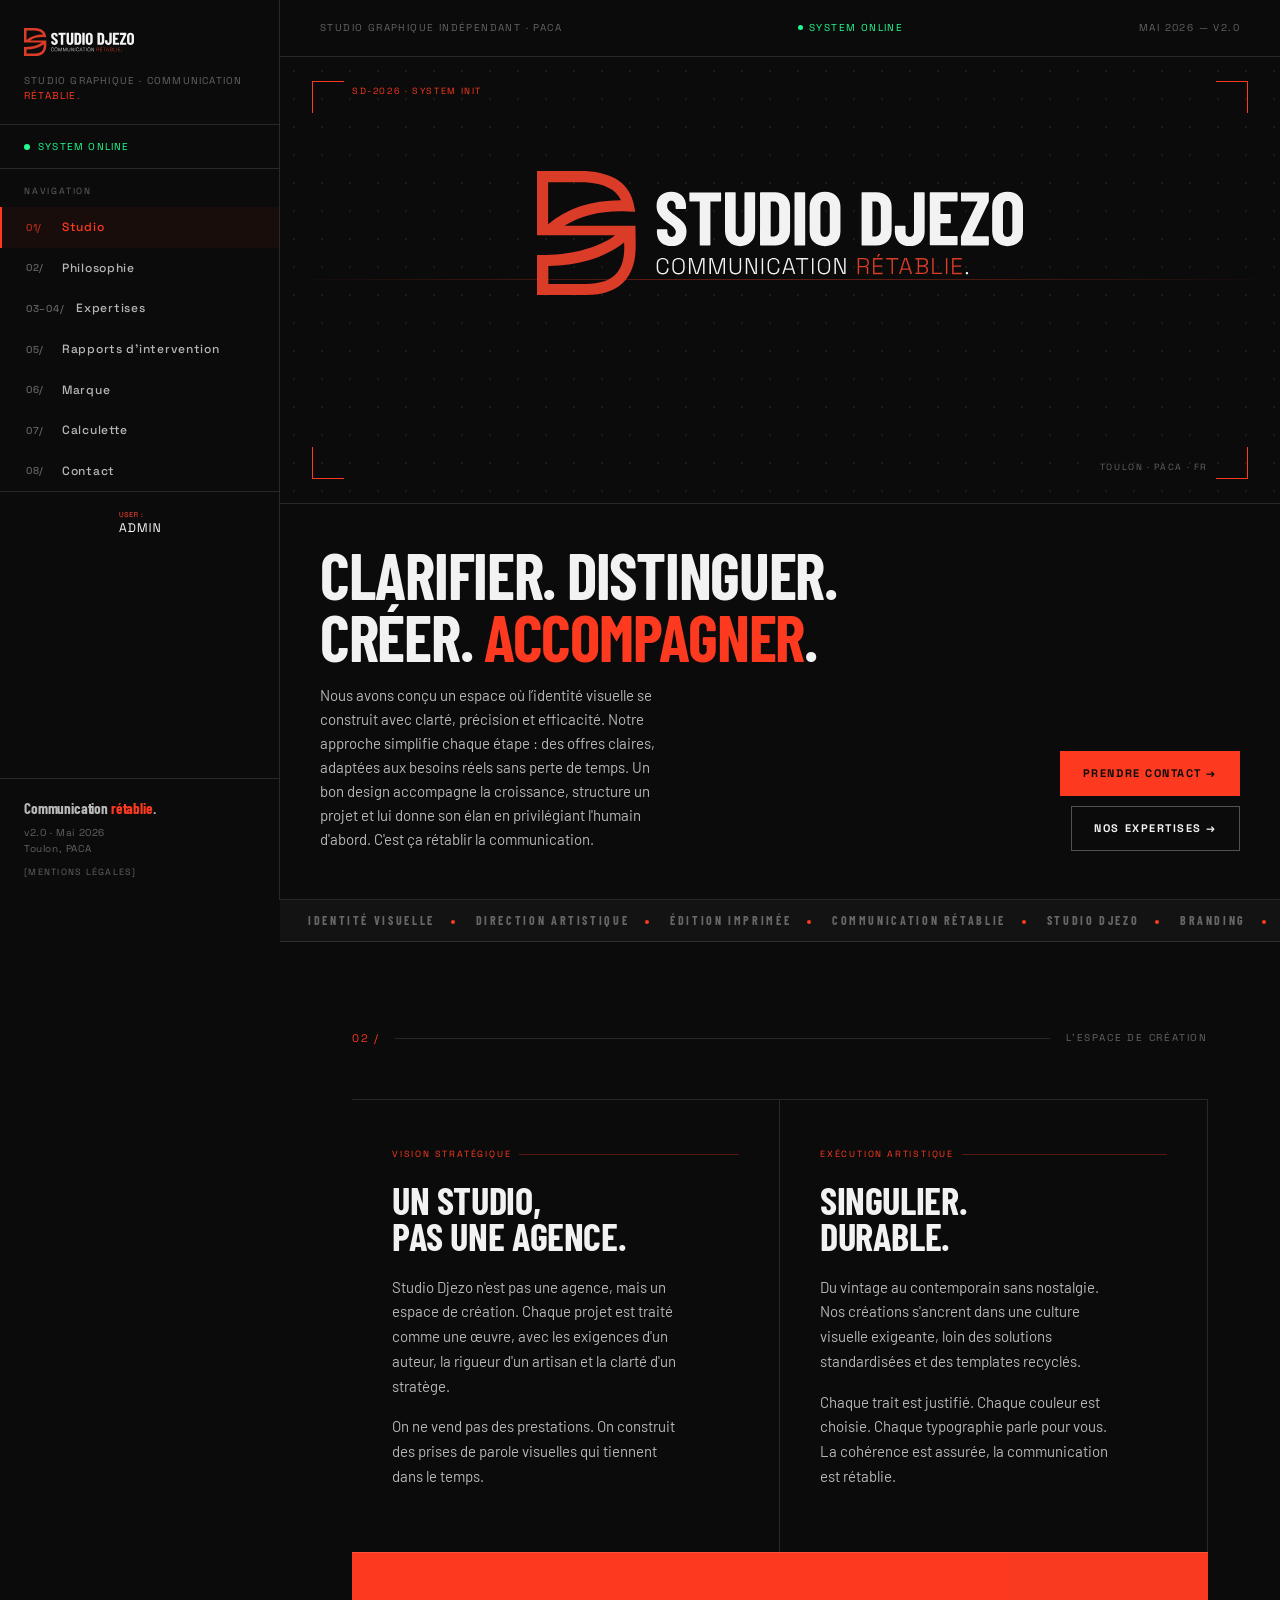
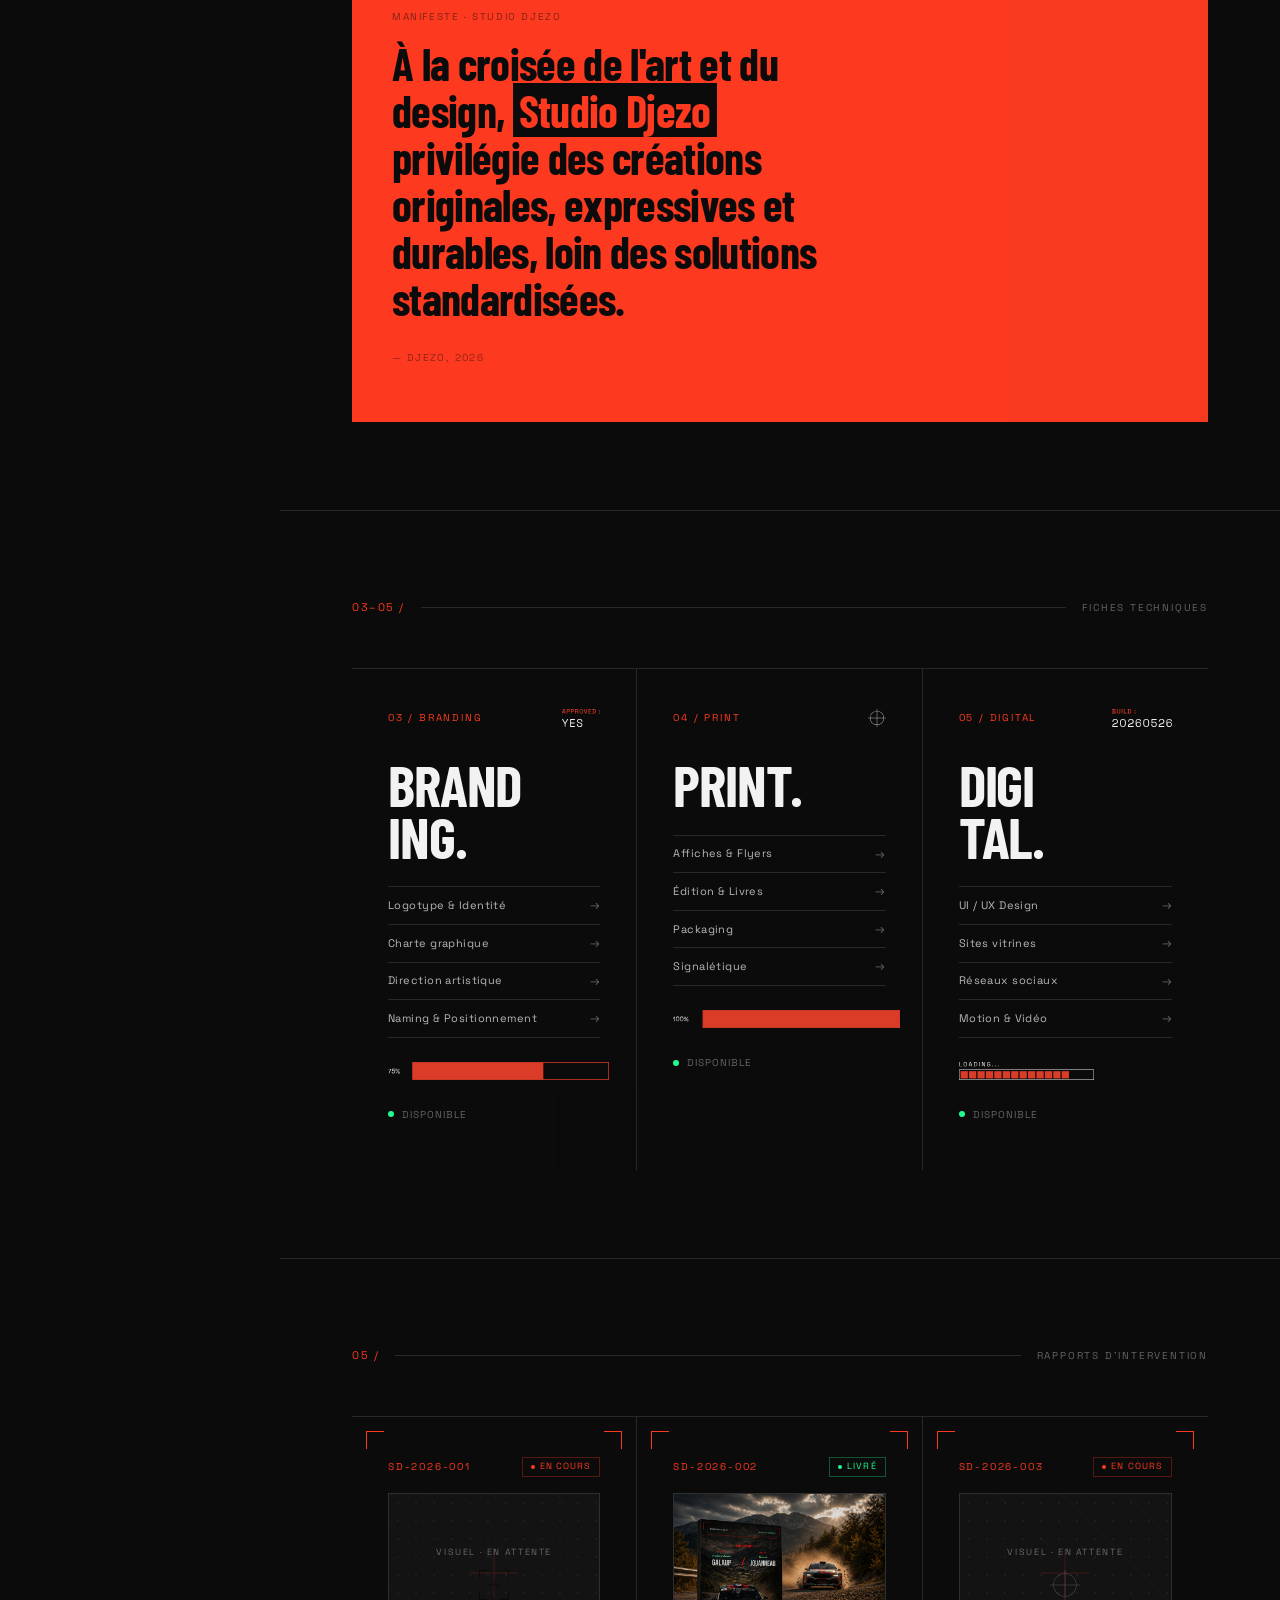
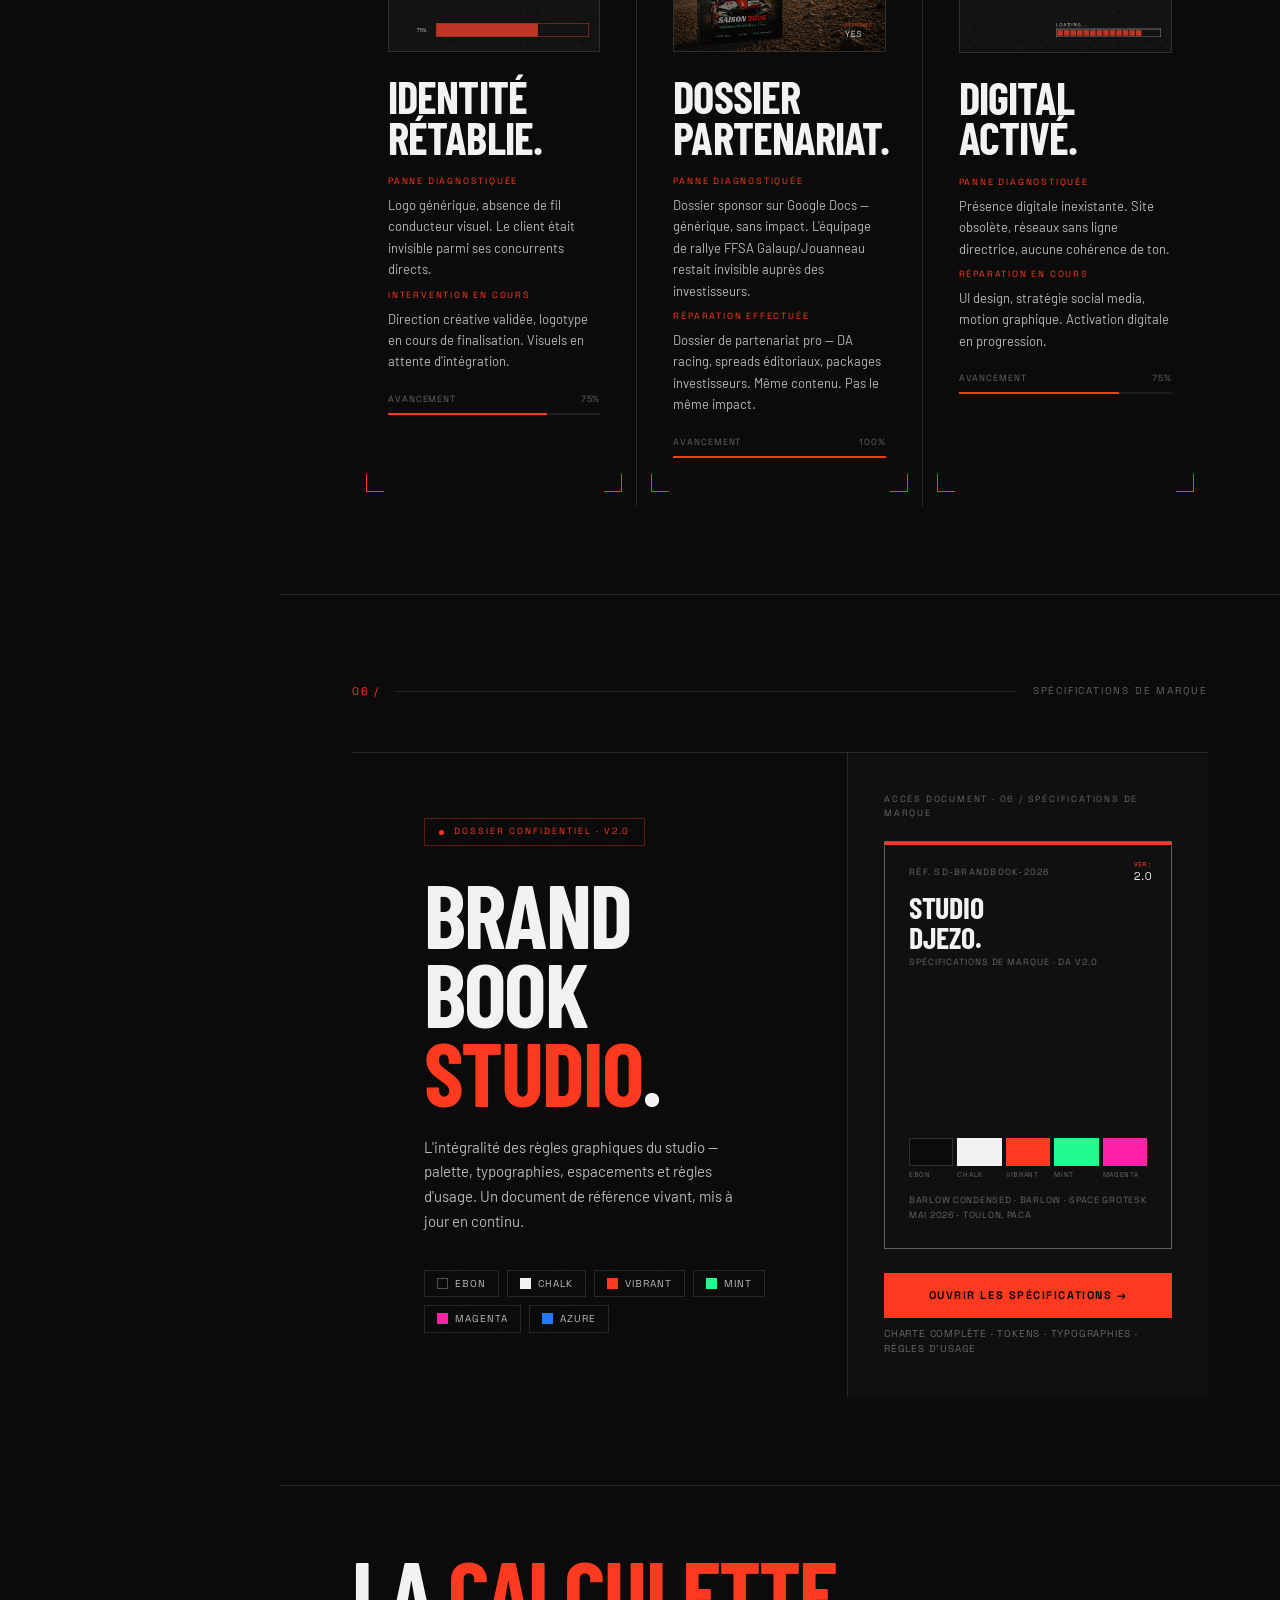
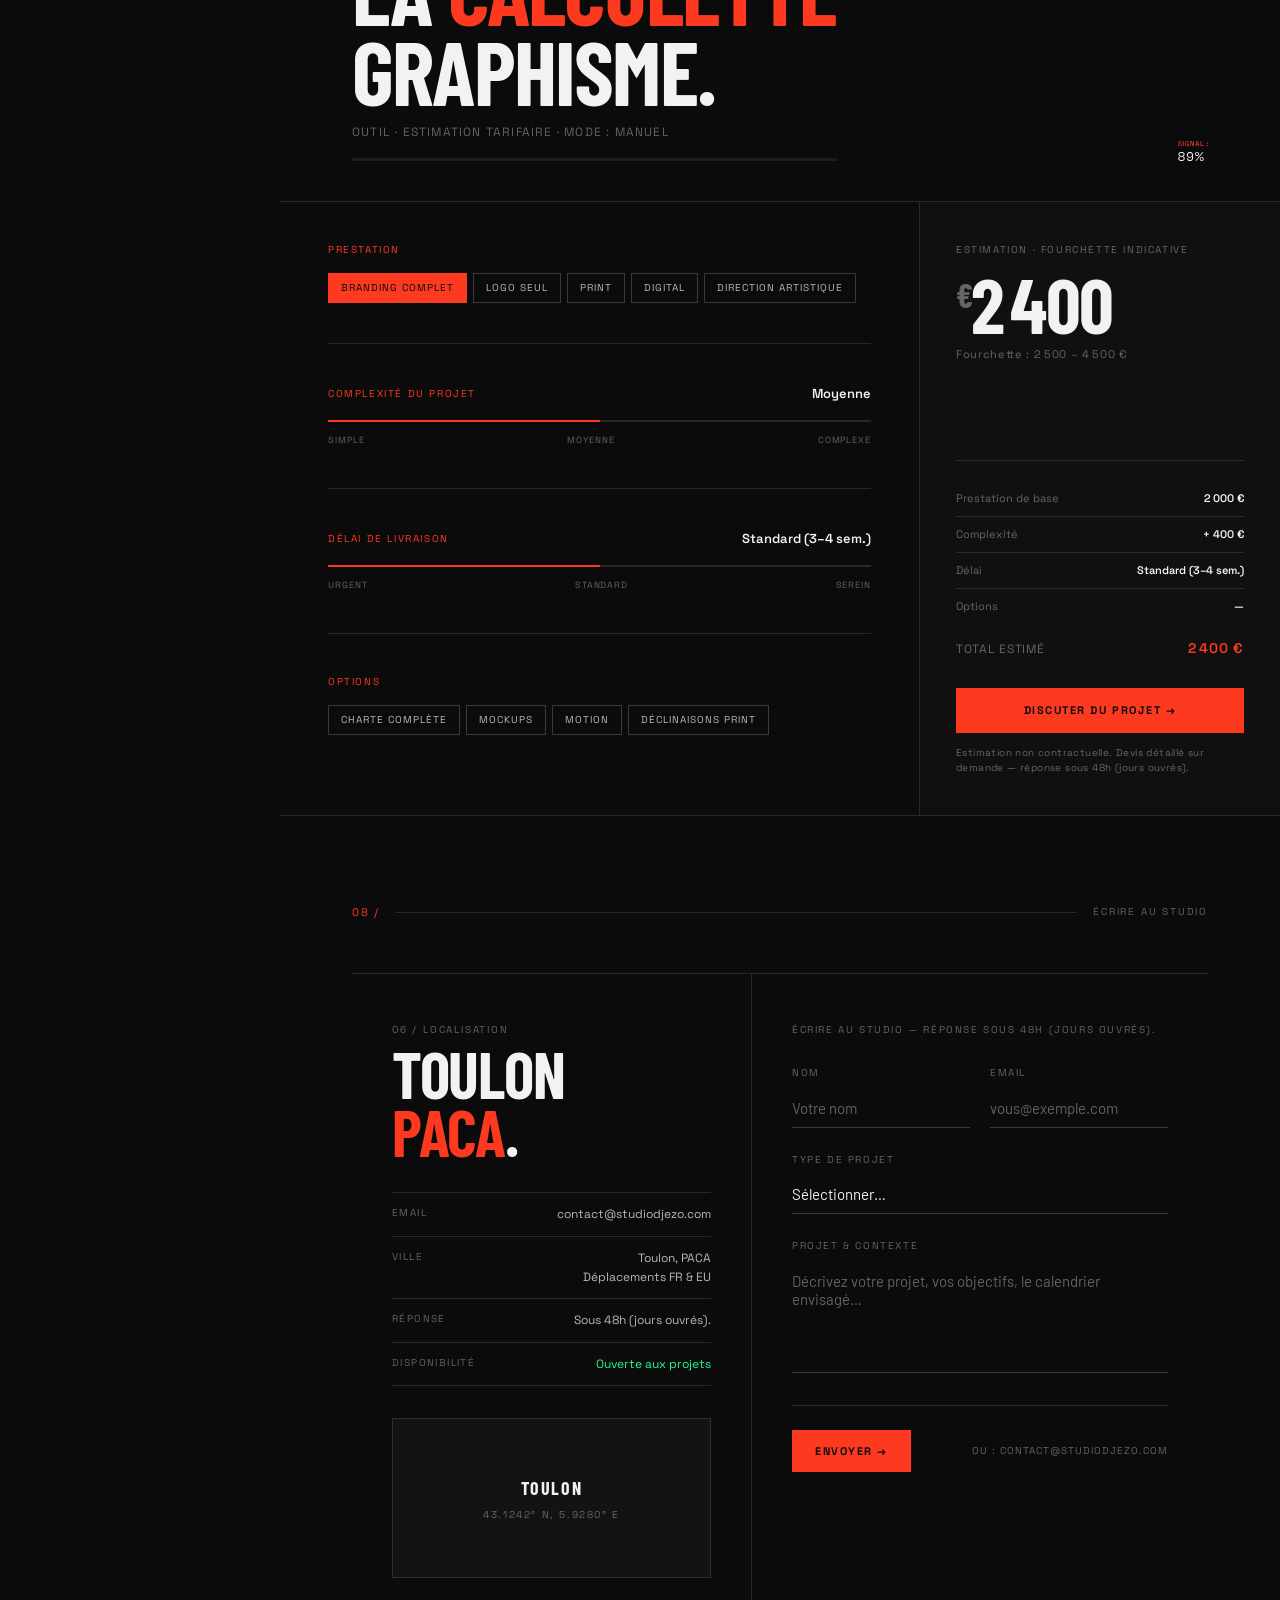
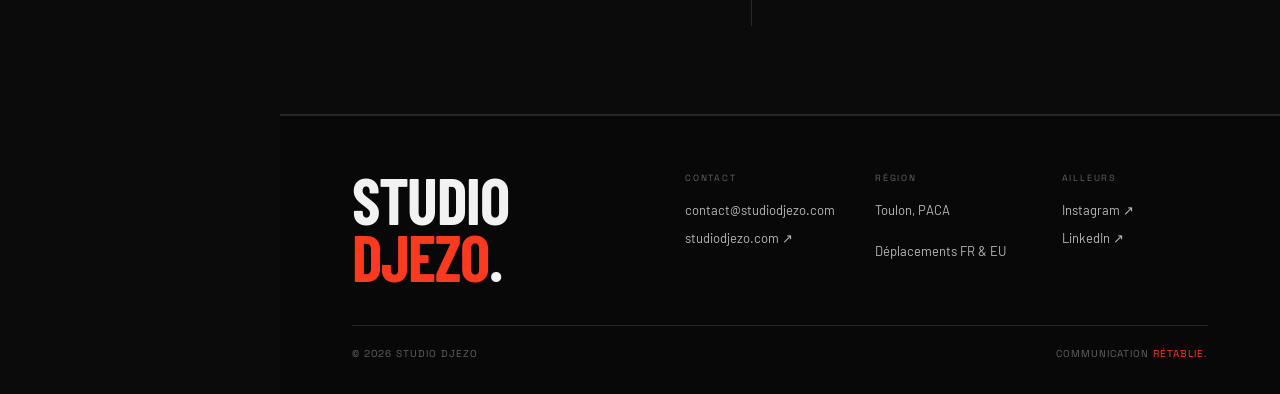
==== index.html @ 8d987d5e "Update index.html" ====
<!DOCTYPE html>
<html lang="fr">

<head>
  <meta charset="UTF-8">
  <meta name="viewport" content="width=device-width, initial-scale=1.0">
  <title>Studio Djezo — Communication rétablie.</title>
  <link rel="icon" type="image/svg+xml"
    href="[data-uri]">
  <link rel="stylesheet" href="colors_and_type.css">
  <style>
    /* ============================================================
   FONTS — Barlow Condensed (display) + Barlow (corps) + Space Grotesk (UI)
   Chargés via colors_and_type.css (Google Fonts import)
   ============================================================ */

    :root {
      --font-display: "Barlow Condensed", sans-serif;
      --font-sans: "Barlow", sans-serif;
      --font-ui: "Space Grotesk", sans-serif;
      --border: 1px solid rgba(242, 242, 242, 0.12);
      --border-strong: 1px solid rgba(242, 242, 242, 0.35);
      --hover: rgba(242, 242, 242, 0.04);
      --bg-card: rgba(242, 242, 242, 0.05);
      --bg-elev: rgba(242, 242, 242, 0.03);
      --text-dim: rgba(242, 242, 242, 0.75);
      --text-muted: rgba(242, 242, 242, 0.38);
      --ebon: #0B0B0B;
      --chalk: #F2F2F2;
      --vibrant: #FD3A20;
      --mint: #21FC91;
      --magenta: #FC21A5;
      --azure: #2179FC;
    }

    /* ============================================================
   RESET & BASE
   ============================================================ */
    *,
    *::before,
    *::after {
      box-sizing: border-box;
      margin: 0;
      padding: 0;
    }

    html {
      scroll-behavior: smooth;
    }

    body {
      background: var(--ebon);
      color: var(--chalk);
      font-family: var(--font-sans);
      font-size: 16px;
      line-height: 1.55;
      -webkit-font-smoothing: antialiased;
      overflow-x: hidden;
    }

    ::selection {
      background: var(--vibrant);
      color: var(--chalk);
    }

    /* ============================================================
   LAYOUT MONOLITHIQUE
   ============================================================ */
    .layout {
      display: grid;
      grid-template-columns: 280px 1fr;
      min-height: 100vh;
    }

    /* ============================================================
   SIDEBAR
   ============================================================ */
    .sidebar {
      position: sticky;
      top: 0;
      height: 100vh;
      border-right: var(--border);
      background: var(--ebon);
      display: flex;
      flex-direction: column;
      overflow-y: auto;
      z-index: 100;
    }

    .sb-brand {
      padding: 28px 24px 20px;
      border-bottom: var(--border);
    }

    .sb-logo {
      height: 28px;
      width: auto;
    }

    .sb-tagline {
      font-family: var(--font-ui);
      font-size: 10px;
      letter-spacing: 0.12em;
      text-transform: uppercase;
      color: var(--text-muted);
      margin-top: 10px;
    }

    .sb-tagline .accent {
      color: var(--vibrant);
    }

    .sb-status {
      padding: 14px 24px;
      border-bottom: var(--border);
      display: flex;
      align-items: center;
      gap: 8px;
    }

    .sb-status-dot {
      width: 6px;
      height: 6px;
      background: var(--mint);
      border-radius: 50%;
      animation: pulse 2s ease-in-out infinite;
    }

    @keyframes pulse {

      0%,
      100% {
        opacity: 1;
      }

      50% {
        opacity: 0.3;
      }
    }

    .sb-status-txt {
      font-family: var(--font-ui);
      font-size: 10px;
      letter-spacing: 0.12em;
      text-transform: uppercase;
      color: var(--mint);
    }

    .sb-nav-label {
      padding: 16px 24px 8px;
      font-family: var(--font-ui);
      font-size: 9px;
      letter-spacing: 0.2em;
      text-transform: uppercase;
      color: var(--text-muted);
    }

    .sb-nav {
      display: flex;
      flex-direction: column;
    }

    .sb-nav a {
      display: flex;
      align-items: center;
      gap: 12px;
      padding: 11px 24px;
      font-family: var(--font-ui);
      font-size: 12px;
      font-weight: 500;
      letter-spacing: 0.06em;
      text-decoration: none;
      color: var(--text-dim);
      border-left: 2px solid transparent;
      transition: color var(--dur-fast), border-color var(--dur-fast), background var(--dur-fast);
    }

    .sb-nav a:hover {
      color: var(--chalk);
      background: var(--hover);
    }

    .sb-nav a.active {
      color: var(--vibrant);
      border-left-color: var(--vibrant);
      background: rgba(253, 58, 32, 0.06);
    }

    .sb-nav a .nav-num {
      font-family: var(--font-ui);
      font-size: 10px;
      color: var(--text-muted);
      min-width: 24px;
    }

    .sb-nav a.active .nav-num {
      color: var(--vibrant);
      opacity: 0.7;
    }

    .sb-wip {
      padding: 20px 24px;
      border-top: var(--border);
      display: flex;
      flex-direction: column;
      gap: 8px;
    }

    .sb-wip img {
      height: 20px;
      width: auto;
    }

    .sb-foot {
      margin-top: auto;
      padding: 20px 24px;
      border-top: var(--border);
    }

    .sb-foot-tagline {
      font-family: var(--font-display);
      font-weight: 700;
      font-size: 15px;
      letter-spacing: -0.01em;
      line-height: 1.2;
      color: var(--text-dim);
    }

    .sb-foot-tagline .o {
      color: var(--vibrant);
    }

    .sb-foot-meta {
      font-family: var(--font-ui);
      font-size: 10px;
      color: var(--text-muted);
      margin-top: 8px;
      letter-spacing: 0.06em;
    }

    .sb-foot-legal {
      display: block;
      margin-top: 10px;
      font-family: var(--font-ui);
      font-size: 9px;
      letter-spacing: 0.14em;
      text-transform: uppercase;
      color: var(--text-muted);
      text-decoration: none;
      transition: color var(--dur-fast);
    }

    .sb-foot-legal:hover {
      color: var(--vibrant);
    }

    /* ============================================================
   MAIN
   ============================================================ */
    .main {
      min-width: 0;
    }

    /* ============================================================
   SECTION COMMON
   ============================================================ */
    .section {
      padding: 88px 72px;
      border-bottom: var(--border);
      position: relative;
    }

    .section-head {
      display: flex;
      align-items: center;
      gap: 16px;
      margin-bottom: 52px;
    }

    .section-num {
      font-family: var(--font-ui);
      font-size: 11px;
      letter-spacing: 0.14em;
      color: var(--vibrant);
    }

    .section-rule {
      flex: 1;
      height: 1px;
      background: rgba(242, 242, 242, 0.12);
    }

    .section-kicker {
      font-family: var(--font-ui);
      font-size: 10px;
      letter-spacing: 0.18em;
      text-transform: uppercase;
      color: var(--text-muted);
    }

    /* ============================================================
   01. HERO
   ============================================================ */
    .hero {
      min-height: 100vh;
      display: flex;
      flex-direction: column;
      justify-content: space-between;
      padding: 0;
      position: relative;
      overflow: hidden;
      border-bottom: var(--border);
      /* Reset typography cascade from colors_and_type.css .hero rule */
      font-family: var(--font-sans);
      font-size: 16px;
      font-weight: 400;
      line-height: 1.55;
      letter-spacing: 0;
      text-transform: none;
    }

    .hero-topbar {
      display: flex;
      justify-content: space-between;
      align-items: center;
      padding: 20px 40px;
      border-bottom: var(--border);
      font-family: var(--font-ui);
      font-size: 10px;
      letter-spacing: 0.14em;
      text-transform: uppercase;
      color: var(--text-muted);
    }

    .hero-topbar .live {
      color: var(--mint);
      display: flex;
      align-items: center;
      gap: 6px;
    }

    .hero-topbar .live::before {
      content: '';
      display: inline-block;
      width: 5px;
      height: 5px;
      background: var(--mint);
      border-radius: 50%;
    }

    .hero-body {
      flex: 1;
      display: grid;
      grid-template-rows: 1fr auto;
      position: relative;
    }

    /* ---- Hero Logo Stage ---- */
    .hero-logo-stage {
      position: relative;
      overflow: hidden;
      min-height: 340px;
      display: flex;
      align-items: center;
      justify-content: center;
      background: var(--ebon);
    }

    /* Dot pattern background */
    .hero-logo-stage::before {
      content: '';
      position: absolute;
      inset: 0;
      background-image: radial-gradient(circle, rgba(242, 242, 242, 0.07) 1px, transparent 1px);
      background-size: 28px 28px;
      pointer-events: none;
    }

    /* Scan line animation */
    .hero-scan-line {
      position: absolute;
      left: 0;
      right: 0;
      height: 1px;
      background: linear-gradient(90deg, transparent 0%, var(--vibrant) 40%, var(--vibrant) 60%, transparent 100%);
      opacity: 0.35;
      pointer-events: none;
      animation: scan-y 4s cubic-bezier(.4, 0, .6, 1) infinite;
    }

    @keyframes scan-y {
      0% {
        top: -2px;
        opacity: 0;
      }

      5% {
        opacity: 0.35;
      }

      95% {
        opacity: 0.35;
      }

      100% {
        top: 100%;
        opacity: 0;
      }
    }

    /* Corner brackets */
    .hero-bracket {
      position: absolute;
      width: 32px;
      height: 32px;
      pointer-events: none;
      opacity: 0;
      animation: bracket-in 0.4s var(--ease-out) forwards;
    }

    .hero-bracket.tl {
      top: 24px;
      left: 32px;
      border-top: 1px solid var(--vibrant);
      border-left: 1px solid var(--vibrant);
      animation-delay: 0.6s;
    }

    .hero-bracket.tr {
      top: 24px;
      right: 32px;
      border-top: 1px solid var(--vibrant);
      border-right: 1px solid var(--vibrant);
      animation-delay: 0.7s;
    }

    .hero-bracket.bl {
      bottom: 24px;
      left: 32px;
      border-bottom: 1px solid var(--vibrant);
      border-left: 1px solid var(--vibrant);
      animation-delay: 0.8s;
    }

    .hero-bracket.br {
      bottom: 24px;
      right: 32px;
      border-bottom: 1px solid var(--vibrant);
      border-right: 1px solid var(--vibrant);
      animation-delay: 0.9s;
    }

    @keyframes bracket-in {
      from {
        opacity: 0;
        transform: scale(0.6);
      }

      to {
        opacity: 1;
        transform: scale(1);
      }
    }

    /* WIP annotations */
    .hero-anno-tl {
      position: absolute;
      top: 28px;
      left: 72px;
      font-family: var(--font-ui);
      font-size: 9px;
      letter-spacing: 0.18em;
      text-transform: uppercase;
      color: var(--vibrant);
      opacity: 0;
      animation: fade-in-up 0.4s var(--ease-out) 1.1s forwards;
    }

    .hero-anno-br {
      position: absolute;
      bottom: 28px;
      right: 72px;
      font-family: var(--font-ui);
      font-size: 9px;
      letter-spacing: 0.18em;
      text-transform: uppercase;
      color: var(--text-muted);
      opacity: 0;
      animation: fade-in-up 0.4s var(--ease-out) 1.2s forwards;
      text-align: right;
    }

    @keyframes fade-in-up {
      from {
        opacity: 0;
        transform: translateY(6px);
      }

      to {
        opacity: 1;
        transform: translateY(0);
      }
    }

    /* The logo itself */
    .hero-logo-wrap {
      position: relative;
      z-index: 2;
      display: flex;
      flex-direction: column;
      align-items: center;
      gap: 0;
    }

    .hero-logo-img {
      width: clamp(220px, 38vw, 520px);
      height: auto;
      opacity: 0;
      animation: logo-reveal 0.7s var(--ease-out) 0.2s forwards;
    }

    @keyframes logo-reveal {
      from {
        opacity: 0;
        transform: translateY(12px) scaleX(0.97);
      }

      to {
        opacity: 1;
        transform: translateY(0) scaleX(1);
      }
    }

    /* Boot sequence lines below logo */
    .hero-boot-lines {
      margin-top: 20px;
      display: flex;
      flex-direction: column;
      gap: 4px;
      width: clamp(220px, 38vw, 520px);
    }

    .hero-boot-line {
      font-family: var(--font-ui);
      font-size: 10px;
      letter-spacing: 0.12em;
      color: var(--text-muted);
      display: flex;
      align-items: center;
      gap: 8px;
      opacity: 0;
      overflow: hidden;
      white-space: nowrap;
    }

    .hero-boot-line .bl-ok {
      color: var(--mint);
      flex-shrink: 0;
    }

    .hero-boot-line .bl-err {
      color: var(--vibrant);
      flex-shrink: 0;
    }

    .hero-boot-line .bl-bar {
      flex: 1;
      height: 1px;
      background: rgba(242, 242, 242, 0.08);
      position: relative;
      overflow: hidden;
    }

    .hero-boot-line .bl-bar::after {
      content: '';
      position: absolute;
      left: 0;
      top: 0;
      bottom: 0;
      width: 0%;
      background: var(--vibrant);
      transition: width 0.6s var(--ease-out);
    }

    .hero-boot-line.loaded .bl-bar::after {
      width: 100%;
    }

    .hero-wip-stack {
      position: absolute;
      top: 20px;
      right: 20px;
      display: flex;
      flex-direction: column;
      gap: 6px;
      pointer-events: none;
    }

    .hero-wip-stack img {
      height: 22px;
      width: auto;
    }

    .hero-text-block {
      padding: 40px 40px 48px;
      border-top: var(--border);
      display: grid;
      grid-template-columns: 1fr auto;
      gap: 40px;
      align-items: end;
    }

    .hero-headline {
      font-family: var(--font-display);
      font-weight: 700;
      font-size: clamp(38px, 5vw, 72px);
      line-height: 0.96;
      letter-spacing: -0.02em;
      text-transform: uppercase;
      color: var(--chalk);
      max-width: 18ch;
    }

    .hero-headline .hl-accent {
      color: var(--vibrant);
    }

    .hero-baseline {
      font-family: var(--font-display);
      font-weight: 700;
      font-size: clamp(22px, 2.5vw, 36px);
      letter-spacing: -0.01em;
      text-transform: uppercase;
      color: var(--text-muted);
      white-space: nowrap;
      text-align: right;
    }

    .hero-baseline .white-dot {
      color: var(--chalk);
    }

    .hero-sub {
      font-family: var(--font-sans);
      font-size: 15px;
      color: var(--text-dim);
      max-width: 44ch;
      margin-top: 16px;
      line-height: 1.6;
    }

    .hero-cta-group {
      display: flex;
      flex-direction: column;
      gap: 10px;
      align-items: flex-end;
      flex-shrink: 0;
    }

    .btn-primary {
      font-family: var(--font-ui);
      font-size: 11px;
      font-weight: 700;
      letter-spacing: 0.14em;
      text-transform: uppercase;
      color: var(--ebon);
      background: var(--vibrant);
      border: 1px solid var(--vibrant);
      padding: 13px 22px;
      cursor: pointer;
      text-decoration: none;
      display: inline-block;
      transition: background var(--dur-fast), color var(--dur-fast), border-color var(--dur-fast);
    }

    .btn-primary:hover {
      background: var(--chalk);
      border-color: var(--chalk);
      color: var(--ebon);
    }

    .btn-outline {
      font-family: var(--font-ui);
      font-size: 11px;
      font-weight: 700;
      letter-spacing: 0.14em;
      text-transform: uppercase;
      color: var(--chalk);
      background: transparent;
      border: 1px solid rgba(242, 242, 242, 0.3);
      padding: 13px 22px;
      cursor: pointer;
      text-decoration: none;
      display: inline-block;
      transition: background var(--dur-fast), color var(--dur-fast), border-color var(--dur-fast);
    }

    .btn-outline:hover {
      background: var(--chalk);
      color: var(--ebon);
      border-color: var(--chalk);
    }

    /* ============================================================
   MARQUEE
   ============================================================ */
    .marquee {
      overflow: hidden;
      white-space: nowrap;
      padding: 11px 0;
      border-bottom: var(--border);
      background: var(--bg-elev);
      font-family: var(--font-display);
      font-weight: 700;
      font-size: 12px;
      letter-spacing: 0.22em;
      text-transform: uppercase;
      color: var(--text-muted);
    }

    .marquee-track {
      display: inline-block;
      animation: marquee-scroll 36s linear infinite;
    }

    .marquee span {
      margin: 0 28px;
    }

    .marquee .mdot {
      display: inline-block;
      width: 4px;
      height: 4px;
      background: var(--vibrant);
      border-radius: 50%;
      vertical-align: middle;
      margin: 0 -12px;
    }

    @keyframes marquee-scroll {
      0% {
        transform: translateX(0);
      }

      100% {
        transform: translateX(-50%);
      }
    }

    /* ============================================================
   02. PHILOSOPHIE
   ============================================================ */
    .philosophie-grid {
      display: grid;
      grid-template-columns: 1fr 1fr;
      gap: 0;
      border-top: var(--border);
    }

    .philo-col {
      padding: 48px 40px;
      border-right: var(--border);
      position: relative;
    }

    .philo-col:last-child {
      border-right: 0;
    }

    .philo-col-label {
      font-family: var(--font-ui);
      font-size: 9px;
      letter-spacing: 0.2em;
      text-transform: uppercase;
      color: var(--vibrant);
      margin-bottom: 20px;
      display: flex;
      align-items: center;
      gap: 8px;
    }

    .philo-col-label::after {
      content: '';
      flex: 1;
      height: 1px;
      background: rgba(253, 58, 32, 0.3);
    }

    .philo-col h3 {
      font-family: var(--font-display);
      font-weight: 700;
      font-size: clamp(28px, 3vw, 44px);
      text-transform: uppercase;
      letter-spacing: -0.01em;
      line-height: 0.95;
      color: var(--chalk);
      margin-bottom: 20px;
    }

    .philo-col p {
      font-size: 15px;
      line-height: 1.65;
      color: var(--text-dim);
      max-width: 36ch;
    }

    .philo-manifest {
      grid-column: 1 / -1;
      padding: 56px 40px;
      background: var(--vibrant);
      border-top: var(--border);
      position: relative;
      overflow: hidden;
    }

    .philo-manifest-pattern {
      position: absolute;
      right: 0;
      top: 0;
      bottom: 0;
      width: 200px;
      background-image: url("assets/v2/wip/pattern-dots-orange.svg");
      background-size: 32px;
      opacity: 0.12;
    }

    .philo-manifest-label {
      font-family: var(--font-ui);
      font-size: 10px;
      letter-spacing: 0.16em;
      text-transform: uppercase;
      color: rgba(11, 11, 11, 0.5);
      margin-bottom: 16px;
    }

    .philo-manifest-quote {
      font-family: var(--font-display);
      font-weight: 700;
      font-size: clamp(28px, 3.5vw, 52px);
      letter-spacing: -0.015em;
      line-height: 1.05;
      color: var(--ebon);
      max-width: 22ch;
    }

    .philo-manifest-quote em {
      font-style: normal;
      background: var(--ebon);
      color: var(--vibrant);
      padding: 0 6px;
    }

    .philo-manifest-sig {
      margin-top: 28px;
      font-family: var(--font-ui);
      font-size: 10px;
      letter-spacing: 0.14em;
      text-transform: uppercase;
      color: rgba(11, 11, 11, 0.45);
    }

    /* ============================================================
   03-05. EXPERTISES
   ============================================================ */
    .expertises-grid {
      display: grid;
      grid-template-columns: repeat(3, 1fr);
      border-top: var(--border);
    }

    .expertise-card {
      padding: 40px 36px 48px;
      border-right: var(--border);
      position: relative;
      overflow: hidden;
      cursor: default;
      transition: background var(--dur-fast);
    }

    .expertise-card:last-child {
      border-right: 0;
    }

    .expertise-card:hover {
      background: var(--hover);
    }

    .exp-number {
      font-family: var(--font-ui);
      font-size: 10px;
      letter-spacing: 0.18em;
      text-transform: uppercase;
      color: var(--vibrant);
      margin-bottom: 32px;
      display: flex;
      align-items: center;
      justify-content: space-between;
    }

    .exp-number img {
      height: 18px;
      width: auto;
    }

    .exp-title {
      font-family: var(--font-display);
      font-weight: 700;
      font-size: clamp(40px, 4.5vw, 68px);
      text-transform: uppercase;
      letter-spacing: -0.02em;
      line-height: 0.9;
      color: var(--chalk);
      margin-bottom: 24px;
    }

    .exp-tags {
      display: flex;
      flex-direction: column;
      gap: 0;
      margin-bottom: 24px;
      border-top: var(--border);
    }

    .exp-tag {
      display: flex;
      align-items: center;
      justify-content: space-between;
      padding: 9px 0;
      border-bottom: var(--border);
      font-family: var(--font-ui);
      font-size: 11px;
      color: var(--text-dim);
      letter-spacing: 0.04em;
    }

    .exp-tag-arrow {
      color: var(--text-muted);
      font-size: 12px;
    }

    .exp-status {
      display: flex;
      align-items: center;
      gap: 8px;
      font-family: var(--font-ui);
      font-size: 10px;
      letter-spacing: 0.1em;
      text-transform: uppercase;
      color: var(--text-muted);
      margin-top: 20px;
    }

    .exp-status-dot {
      width: 6px;
      height: 6px;
      background: var(--mint);
      border-radius: 50%;
      flex-shrink: 0;
      animation: pulse 2s ease-in-out infinite;
    }

    .exp-pattern {
      position: absolute;
      bottom: 0;
      right: 0;
      width: 80px;
      height: 80px;
      opacity: 0.06;
      background-image: url("assets/v2/wip/pattern-diagonal-dark.svg");
      background-size: 20px;
    }

    /* ============================================================
   04. CALCULETTE — KEY FEATURE
   ============================================================ */
    .calculette-section {
      background: var(--ebon);
      border-bottom: var(--border);
      position: relative;
      overflow: hidden;
    }

    .calc-header {
      padding: 64px 72px 40px;
      border-bottom: var(--border);
      display: flex;
      justify-content: space-between;
      align-items: flex-end;
    }

    .calc-title-block {}

    .calc-title {
      font-family: var(--font-display);
      font-weight: 700;
      font-size: clamp(48px, 7vw, 96px);
      text-transform: uppercase;
      letter-spacing: -0.02em;
      line-height: 0.9;
      color: var(--chalk);
    }

    .calc-title .accent {
      color: var(--vibrant);
    }

    .calc-sub {
      font-family: var(--font-ui);
      font-size: 12px;
      letter-spacing: 0.1em;
      text-transform: uppercase;
      color: var(--text-muted);
      margin-top: 12px;
    }

    .calc-wip {
      display: flex;
      flex-direction: column;
      gap: 8px;
      align-items: flex-end;
    }

    .calc-wip img {
      height: 20px;
      width: auto;
    }

    .calc-body {
      display: grid;
      grid-template-columns: 1fr 360px;
      min-height: 500px;
    }

    .calc-controls {
      padding: 40px 48px;
      border-right: var(--border);
    }

    .calc-control-group {
      margin-bottom: 40px;
      padding-bottom: 40px;
      border-bottom: var(--border);
    }

    .calc-control-group:last-child {
      border-bottom: 0;
      margin-bottom: 0;
    }

    .calc-label {
      font-family: var(--font-ui);
      font-size: 10px;
      letter-spacing: 0.16em;
      text-transform: uppercase;
      color: var(--vibrant);
      margin-bottom: 16px;
      display: flex;
      align-items: center;
      justify-content: space-between;
    }

    .calc-label-val {
      font-family: var(--font-ui);
      font-size: 13px;
      font-weight: 600;
      color: var(--chalk);
      letter-spacing: 0;
      text-transform: none;
    }

    .calc-slider-track {
      position: relative;
      height: 2px;
      background: rgba(242, 242, 242, 0.12);
      margin: 12px 0;
    }

    .calc-slider-fill {
      position: absolute;
      left: 0;
      top: 0;
      height: 2px;
      background: var(--vibrant);
      pointer-events: none;
    }

    .calc-slider {
      position: absolute;
      left: 0;
      top: 50%;
      transform: translateY(-50%);
      width: 100%;
      height: 24px;
      opacity: 0;
      cursor: pointer;
      margin: 0;
      -webkit-appearance: none;
    }

    .calc-options {
      display: flex;
      flex-wrap: wrap;
      gap: 6px;
      margin-top: 4px;
    }

    .calc-option {
      font-family: var(--font-ui);
      font-size: 10px;
      letter-spacing: 0.1em;
      text-transform: uppercase;
      padding: 6px 12px;
      border: 1px solid rgba(242, 242, 242, 0.2);
      cursor: pointer;
      color: var(--text-dim);
      background: transparent;
      transition: all var(--dur-fast);
      user-select: none;
    }

    .calc-option:hover {
      border-color: rgba(242, 242, 242, 0.5);
      color: var(--chalk);
    }

    .calc-option.active {
      background: var(--vibrant);
      border-color: var(--vibrant);
      color: var(--ebon);
    }

    .calc-result {
      padding: 40px 36px;
      display: flex;
      flex-direction: column;
      justify-content: space-between;
      background: rgba(242, 242, 242, 0.02);
    }

    .calc-result-label {
      font-family: var(--font-ui);
      font-size: 10px;
      letter-spacing: 0.16em;
      text-transform: uppercase;
      color: var(--text-muted);
      margin-bottom: 12px;
    }

    .calc-result-price {
      font-family: var(--font-display);
      font-weight: 700;
      font-size: clamp(56px, 6vw, 88px);
      letter-spacing: -0.02em;
      line-height: 0.9;
      color: var(--chalk);
    }

    .calc-result-price .cur {
      font-size: 0.45em;
      color: var(--text-muted);
      vertical-align: top;
      margin-top: 10px;
      display: inline-block;
    }

    .calc-result-range {
      font-family: var(--font-ui);
      font-size: 11px;
      color: var(--text-muted);
      margin-top: 8px;
      letter-spacing: 0.06em;
    }

    .calc-result-breakdown {
      margin-top: 32px;
      border-top: var(--border);
      padding-top: 20px;
      display: flex;
      flex-direction: column;
      gap: 0;
    }

    .calc-breakdown-row {
      display: flex;
      justify-content: space-between;
      align-items: center;
      padding: 9px 0;
      border-bottom: var(--border);
      font-family: var(--font-ui);
      font-size: 11px;
      color: var(--text-muted);
    }

    .calc-breakdown-row:last-child {
      border-bottom: 0;
    }

    .calc-breakdown-val {
      color: var(--chalk);
      font-weight: 600;
    }

    .calc-breakdown-total {
      display: flex;
      justify-content: space-between;
      align-items: center;
      padding: 14px 0 0;
      font-family: var(--font-ui);
      font-size: 12px;
      letter-spacing: 0.06em;
      text-transform: uppercase;
      color: var(--text-muted);
    }

    .calc-breakdown-total .calc-breakdown-val {
      color: var(--vibrant);
      font-size: 14px;
    }

    .calc-cta {
      margin-top: 28px;
    }

    .calc-cta .btn-primary {
      width: 100%;
      text-align: center;
      display: block;
    }

    .calc-disclaimer {
      font-family: var(--font-ui);
      font-size: 10px;
      color: var(--text-muted);
      margin-top: 12px;
      letter-spacing: 0.04em;
      line-height: 1.5;
    }

    .calc-progress-bar {
      height: 3px;
      background: rgba(242, 242, 242, 0.08);
      margin-top: 16px;
      position: relative;
      overflow: hidden;
    }

    .calc-progress-bar::after {
      content: '';
      position: absolute;
      left: -100%;
      top: 0;
      width: 40%;
      height: 100%;
      background: var(--vibrant);
      animation: progress-scan 3s ease-in-out infinite;
    }

    @keyframes progress-scan {
      0% {
        left: -40%;
      }

      100% {
        left: 100%;
      }
    }

    /* ============================================================
   05. CONTACT
   ============================================================ */
    .contact-layout {
      display: grid;
      grid-template-columns: 1fr 1fr;
      gap: 0;
      border-top: var(--border);
    }

    .contact-info {
      padding: 48px 40px;
      border-right: var(--border);
      display: flex;
      flex-direction: column;
      justify-content: space-between;
    }

    .contact-location-label {
      font-family: var(--font-ui);
      font-size: 10px;
      letter-spacing: 0.18em;
      text-transform: uppercase;
      color: var(--text-muted);
      margin-bottom: 8px;
    }

    .contact-city {
      font-family: var(--font-display);
      font-weight: 700;
      font-size: clamp(40px, 5vw, 72px);
      text-transform: uppercase;
      letter-spacing: -0.02em;
      line-height: 0.9;
      color: var(--chalk);
    }

    .contact-city .accent {
      color: var(--vibrant);
    }

    .contact-details {
      margin-top: 32px;
      display: flex;
      flex-direction: column;
      gap: 0;
    }

    .contact-detail-row {
      display: flex;
      align-items: flex-start;
      justify-content: space-between;
      padding: 12px 0;
      border-bottom: var(--border);
    }

    .contact-detail-row:first-child {
      border-top: var(--border);
    }

    .contact-detail-label {
      font-family: var(--font-ui);
      font-size: 10px;
      letter-spacing: 0.14em;
      text-transform: uppercase;
      color: var(--text-muted);
    }

    .contact-detail-val {
      font-family: var(--font-ui);
      font-size: 12px;
      color: var(--text-dim);
      text-align: right;
    }

    .contact-detail-val a {
      color: inherit;
      text-decoration: none;
    }

    .contact-detail-val a:hover {
      color: var(--vibrant);
    }

    .contact-map-placeholder {
      margin-top: 32px;
      height: 160px;
      background: rgba(242, 242, 242, 0.03);
      border: var(--border);
      display: flex;
      align-items: center;
      justify-content: center;
      position: relative;
      overflow: hidden;
    }

    .contact-map-inner {
      font-family: var(--font-ui);
      font-size: 10px;
      letter-spacing: 0.16em;
      text-transform: uppercase;
      color: var(--text-muted);
      text-align: center;
    }

    .contact-map-cross {
      position: absolute;
      top: 50%;
      left: 50%;
      transform: translate(-50%, -50%);
      opacity: 0.25;
    }

    .contact-map-cross img {
      width: 60px;
      height: 60px;
    }

    .contact-form {
      padding: 48px 40px;
    }

    .contact-form-label {
      font-family: var(--font-ui);
      font-size: 10px;
      letter-spacing: 0.16em;
      text-transform: uppercase;
      color: var(--text-muted);
      margin-bottom: 28px;
    }

    .form-grid {
      display: flex;
      flex-direction: column;
      gap: 24px;
    }

    .form-row {
      display: grid;
      grid-template-columns: 1fr 1fr;
      gap: 20px;
    }

    .field {
      display: flex;
      flex-direction: column;
      gap: 8px;
    }

    .field label {
      font-family: var(--font-ui);
      font-size: 10px;
      letter-spacing: 0.16em;
      text-transform: uppercase;
      color: var(--text-muted);
    }

    .field input,
    .field textarea,
    .field select {
      background: transparent;
      border: 0;
      border-bottom: 1px solid rgba(242, 242, 242, 0.2);
      padding: 10px 0;
      font-family: var(--font-sans);
      font-size: 15px;
      color: var(--chalk);
      outline: 0;
      resize: none;
      border-radius: 0;
      appearance: none;
      transition: border-color var(--dur-fast);
    }

    .field input::placeholder,
    .field textarea::placeholder {
      color: var(--text-muted);
    }

    .field input:focus,
    .field textarea:focus,
    .field select:focus {
      border-bottom-color: var(--vibrant);
    }

    .field-wide {
      grid-column: 1 / -1;
    }

    .field select option {
      background: #1a1a1a;
      color: var(--chalk);
    }

    .form-foot {
      display: flex;
      align-items: center;
      justify-content: space-between;
      margin-top: 8px;
      padding-top: 24px;
      border-top: var(--border);
    }

    .form-hint {
      font-family: var(--font-ui);
      font-size: 10px;
      letter-spacing: 0.1em;
      text-transform: uppercase;
      color: var(--text-muted);
    }

    #form-sent {
      display: none;
    }

    #form-error {
      display: none;
      margin-top: 16px;
      padding: 12px 16px;
      border: 1px solid var(--vibrant);
      font-family: var(--font-ui);
      font-size: 10px;
      letter-spacing: 0.1em;
      text-transform: uppercase;
      color: var(--vibrant);
    }

    .sent-block {
      display: flex;
      align-items: center;
      gap: 20px;
      padding: 28px 0;
    }

    .sent-check {
      width: 56px;
      height: 56px;
      background: var(--vibrant);
      color: var(--ebon);
      display: flex;
      align-items: center;
      justify-content: center;
      font-family: var(--font-display);
      font-size: 28px;
      font-weight: 700;
      flex-shrink: 0;
    }

    .sent-text {
      font-family: var(--font-display);
      font-weight: 700;
      font-size: 32px;
      line-height: 1;
      text-transform: uppercase;
      color: var(--chalk);
    }

    /* ============================================================
   FOOTER
   ============================================================ */
    .footer {
      background: #080808;
      padding: 56px 72px 32px;
      border-top: var(--border);
    }

    .footer-top {
      display: grid;
      grid-template-columns: 2fr 1fr 1fr 1fr;
      gap: 40px;
      padding-bottom: 40px;
      border-bottom: var(--border);
    }

    .footer-big {
      font-family: var(--font-display);
      font-weight: 700;
      font-size: clamp(40px, 5vw, 72px);
      text-transform: uppercase;
      letter-spacing: -0.02em;
      line-height: 0.88;
    }

    .footer-big span {
      display: block;
      color: var(--chalk);
    }

    .footer-big span:last-child {
      color: var(--vibrant);
    }

    .footer-col {
      display: flex;
      flex-direction: column;
      gap: 8px;
    }

    .footer-col-label {
      font-family: var(--font-ui);
      font-size: 9px;
      letter-spacing: 0.2em;
      text-transform: uppercase;
      color: var(--text-muted);
      margin-bottom: 6px;
    }

    .footer-col a,
    .footer-col p {
      font-size: 13px;
      color: var(--text-dim);
      text-decoration: none;
      font-family: var(--font-sans);
    }

    .footer-col a:hover {
      color: var(--vibrant);
    }

    .footer-btm {
      display: flex;
      justify-content: space-between;
      align-items: center;
      padding-top: 20px;
      font-family: var(--font-ui);
      font-size: 10px;
      letter-spacing: 0.1em;
      text-transform: uppercase;
      color: var(--text-muted);
    }

    .footer-btm .tagline .o {
      color: var(--vibrant);
    }

    /* ============================================================
   MOBILE — burger sidebar
   ============================================================ */
    .mobile-topbar {
      display: none;
      position: sticky;
      top: 0;
      z-index: 200;
      background: var(--ebon);
      border-bottom: var(--border);
      padding: 0 20px;
      height: 52px;
      align-items: center;
      justify-content: space-between;
    }

    .mobile-topbar img {
      height: 24px;
    }

    .burger {
      background: transparent;
      border: var(--border);
      padding: 8px 12px;
      cursor: pointer;
      display: flex;
      flex-direction: column;
      gap: 4px;
    }

    .burger span {
      display: block;
      width: 18px;
      height: 1.5px;
      background: var(--chalk);
      transition: all var(--dur-fast);
    }

    .mobile-menu {
      display: none;
      position: fixed;
      inset: 52px 0 0 0;
      z-index: 150;
      background: var(--ebon);
      border-top: var(--border);
      padding: 24px 20px;
      flex-direction: column;
      gap: 4px;
    }

    .mobile-menu.open {
      display: flex;
    }

    .mobile-menu a {
      display: flex;
      align-items: center;
      gap: 12px;
      padding: 14px 0;
      border-bottom: var(--border);
      font-family: var(--font-ui);
      font-size: 14px;
      font-weight: 600;
      text-decoration: none;
      color: var(--chalk);
      letter-spacing: 0.04em;
    }

    .mobile-menu a:hover {
      color: var(--vibrant);
    }

    .mobile-menu .mn-num {
      font-size: 10px;
      color: var(--text-muted);
      min-width: 28px;
    }

    /* ============================================================
   REVEAL ANIMATIONS
   ============================================================ */
    .reveal {
      opacity: 0;
      transform: translateY(16px);
      transition: opacity var(--dur-slow) var(--ease-out), transform var(--dur-slow) var(--ease-out);
    }

    .reveal.visible {
      opacity: 1;
      transform: translateY(0);
    }

    /* ============================================================
   RESPONSIVE
   ============================================================ */
    @media (max-width: 1100px) {
      .section {
        padding: 64px 40px;
      }

      .hero-text-block {
        padding: 32px 32px 40px;
      }

      .calc-header {
        padding: 48px 40px 32px;
      }

      .calc-body {
        grid-template-columns: 1fr;
      }

      .calc-result {
        border-top: var(--border);
        border-right: 0;
      }

      .footer {
        padding: 48px 40px 28px;
      }
    }

    @media (max-width: 900px) {
      .layout {
        grid-template-columns: 1fr;
      }

      .sidebar {
        display: none;
      }

      .mobile-topbar {
        display: flex;
      }

      .hero-text-block {
        grid-template-columns: 1fr;
        gap: 24px;
      }

      .hero-headline {
        max-width: none;
      }

      .hero-baseline {
        text-align: left;
      }

      .hero-cta-group {
        align-items: flex-start;
        flex-direction: row;
      }

      .philosophie-grid {
        grid-template-columns: 1fr;
      }

      .philo-col {
        border-right: 0;
        border-bottom: var(--border);
      }

      .expertises-grid {
        grid-template-columns: 1fr;
      }

      .expertise-card {
        border-right: 0;
        border-bottom: var(--border);
      }

      .contact-layout {
        grid-template-columns: 1fr;
      }

      .contact-info {
        border-right: 0;
        border-bottom: var(--border);
      }

      .footer-top {
        grid-template-columns: 1fr 1fr;
      }

      .section {
        padding: 48px 24px;
      }

      .calc-header {
        padding: 40px 24px 28px;
      }

      .calc-controls {
        padding: 32px 24px;
      }

      .calc-result {
        padding: 32px 24px;
      }

      .contact-info,
      .contact-form {
        padding: 36px 24px;
      }

      .footer {
        padding: 40px 24px 24px;
      }
    }

    @media (max-width: 600px) {
      .hero-topbar {
        padding: 14px 20px;
      }

      .hero-text-block {
        padding: 24px 20px 32px;
      }

      .hero-image-block {
        min-height: 280px;
      }

      .form-row {
        grid-template-columns: 1fr;
      }

      .footer-top {
        grid-template-columns: 1fr;
      }

      .hero-cta-group {
        flex-direction: column;
      }
    }

    /* ============================================================
   05. RAPPORTS D'INTERVENTION
   ============================================================ */
    .rapports-grid {
      display: grid;
      grid-template-columns: repeat(3, 1fr);
      border-top: var(--border);
    }

    .rapport-card {
      padding: 40px 36px 48px;
      border-right: var(--border);
      position: relative;
      overflow: hidden;
      transition: background var(--dur-fast);
    }

    .rapport-card:last-child {
      border-right: 0;
    }

    .rapport-card:hover {
      background: var(--hover);
    }

    .rapport-bracket {
      position: absolute;
      width: 18px;
      height: 18px;
      pointer-events: none;
    }

    .rapport-bracket.tl {
      top: 14px;
      left: 14px;
      border-top: 1px solid var(--vibrant);
      border-left: 1px solid var(--vibrant);
    }

    .rapport-bracket.tr {
      top: 14px;
      right: 14px;
      border-top: 1px solid var(--vibrant);
      border-right: 1px solid var(--vibrant);
    }

    .rapport-bracket.bl {
      bottom: 14px;
      left: 14px;
      border-bottom: 1px solid var(--vibrant);
      border-left: 1px solid var(--vibrant);
    }

    .rapport-bracket.br {
      bottom: 14px;
      right: 14px;
      border-bottom: 1px solid var(--vibrant);
      border-right: 1px solid var(--vibrant);
    }

    .rapport-id {
      font-family: var(--font-ui);
      font-size: 10px;
      letter-spacing: 0.18em;
      text-transform: uppercase;
      color: var(--vibrant);
      margin-bottom: 16px;
      display: flex;
      align-items: center;
      justify-content: space-between;
    }

    .rapport-status-ok {
      font-family: var(--font-ui);
      font-size: 9px;
      letter-spacing: 0.12em;
      text-transform: uppercase;
      color: var(--mint);
      border: 1px solid rgba(33, 252, 145, 0.3);
      padding: 2px 8px;
      display: flex;
      align-items: center;
      gap: 5px;
    }

    .rapport-status-ok::before {
      content: '';
      width: 4px;
      height: 4px;
      background: var(--mint);
      border-radius: 50%;
    }

    .rapport-status-wip {
      font-family: var(--font-ui);
      font-size: 9px;
      letter-spacing: 0.12em;
      text-transform: uppercase;
      color: var(--vibrant);
      border: 1px solid rgba(253, 58, 32, 0.3);
      padding: 2px 8px;
      display: flex;
      align-items: center;
      gap: 5px;
    }

    .rapport-status-wip::before {
      content: '';
      width: 4px;
      height: 4px;
      background: var(--vibrant);
      border-radius: 50%;
      animation: pulse 2s ease-in-out infinite;
    }

    .rapport-visual {
      width: 100%;
      aspect-ratio: 4/3;
      background: var(--bg-elev);
      border: var(--border);
      position: relative;
      overflow: hidden;
      margin-bottom: 24px;
    }

    .rapport-visual::before {
      content: '';
      position: absolute;
      inset: 0;
      background-image: radial-gradient(circle, rgba(242, 242, 242, 0.045) 1px, transparent 1px);
      background-size: 18px 18px;
      pointer-events: none;
    }

    .rapport-visual-stripes {
      position: absolute;
      inset: 0;
      background-image: repeating-linear-gradient(45deg, transparent, transparent 22px,
          rgba(242, 242, 242, 0.012) 22px, rgba(242, 242, 242, 0.012) 23px);
    }

    .rapport-visual-cross {
      position: absolute;
      top: 50%;
      left: 50%;
      transform: translate(-50%, -50%);
      width: 48px;
      height: 48px;
      opacity: 0.18;
    }

    .rapport-visual-cross::before,
    .rapport-visual-cross::after {
      content: '';
      position: absolute;
      background: var(--vibrant);
    }

    .rapport-visual-cross::before {
      width: 1px;
      height: 100%;
      left: 50%;
      transform: translateX(-50%);
    }

    .rapport-visual-cross::after {
      height: 1px;
      width: 100%;
      top: 50%;
      transform: translateY(-50%);
    }

    .rapport-visual-inner {
      position: absolute;
      inset: 0;
      display: flex;
      align-items: center;
      justify-content: center;
      z-index: 2;
    }

    .rapport-visual-label {
      font-family: var(--font-ui);
      font-size: 9px;
      letter-spacing: 0.18em;
      text-transform: uppercase;
      color: var(--text-muted);
      text-align: center;
    }

    .rapport-visual-wip {
      position: absolute;
      bottom: 8px;
      right: 10px;
      z-index: 3;
    }

    .rapport-visual-wip img {
      height: 14px;
      width: auto;
      opacity: 0.85;
    }

    .rapport-title {
      font-family: var(--font-display);
      font-weight: 700;
      font-size: clamp(32px, 3.5vw, 52px);
      text-transform: uppercase;
      letter-spacing: -0.02em;
      line-height: 0.9;
      color: var(--chalk);
      margin-bottom: 18px;
    }

    .rapport-brief-kicker {
      font-family: var(--font-ui);
      font-size: 9px;
      letter-spacing: 0.2em;
      text-transform: uppercase;
      color: var(--vibrant);
      margin-bottom: 6px;
    }

    .rapport-brief {
      font-family: var(--font-sans);
      font-size: 13px;
      line-height: 1.65;
      color: var(--text-dim);
      margin-bottom: 8px;
    }

    .rapport-progress-wrap {
      margin-top: 20px;
    }

    .rapport-progress-head {
      display: flex;
      justify-content: space-between;
      font-family: var(--font-ui);
      font-size: 9px;
      letter-spacing: 0.1em;
      text-transform: uppercase;
      color: var(--text-muted);
      margin-bottom: 6px;
    }

    .rapport-progress-bar {
      height: 2px;
      background: rgba(242, 242, 242, 0.08);
      position: relative;
    }

    .rapport-progress-fill {
      position: absolute;
      left: 0;
      top: 0;
      bottom: 0;
      background: var(--vibrant);
    }

    /* ---- Rapport card links ---- */
    a.rapport-card {
      display: block;
      text-decoration: none;
      color: inherit;
      cursor: crosshair;
    }

    .rapport-hover-overlay {
      position: absolute;
      bottom: 48px;
      left: 50%;
      transform: translateX(-50%) translateY(10px);
      opacity: 0;
      transition: opacity 0.18s ease, transform 0.18s ease;
      z-index: 5;
      pointer-events: none;
      white-space: nowrap;
    }

    .rapport-hover-overlay span {
      font-family: var(--font-ui);
      font-size: 9px;
      letter-spacing: 0.22em;
      text-transform: uppercase;
      color: var(--vibrant);
      border: 1px solid rgba(253, 58, 32, 0.5);
      padding: 6px 16px;
      background: var(--ebon);
      display: inline-flex;
      align-items: center;
      gap: 8px;
    }

    .rapport-hover-overlay span::before {
      content: '→';
    }

    a.rapport-card:hover .rapport-hover-overlay {
      opacity: 1;
      transform: translateX(-50%) translateY(0);
    }

    a.rapport-card:hover {
      background: var(--hover);
    }

    /* ============================================================
   06. SPÉCIFICATIONS DE MARQUE (BRANDBOOK CTA)
   ============================================================ */
    .brandbook-section {
      border-bottom: var(--border);
    }

    .brandbook-inner {
      display: grid;
      grid-template-columns: 1fr 360px;
      border-top: var(--border);
      min-height: 500px;
    }

    .brandbook-left {
      padding: 64px 72px;
      border-right: var(--border);
      display: flex;
      flex-direction: column;
      justify-content: space-between;
      position: relative;
      overflow: hidden;
    }

    .brandbook-left::before {
      content: '';
      position: absolute;
      inset: 0;
      background-image: repeating-linear-gradient(-45deg, transparent, transparent 36px,
          rgba(242, 242, 242, 0.016) 36px, rgba(242, 242, 242, 0.016) 37px);
      pointer-events: none;
    }

    .bb-stamp {
      display: inline-flex;
      align-items: center;
      gap: 10px;
      border: 1px solid rgba(253, 58, 32, 0.35);
      padding: 6px 14px;
      width: fit-content;
      margin-bottom: 28px;
      position: relative;
      z-index: 2;
    }

    .bb-stamp-dot {
      width: 5px;
      height: 5px;
      background: var(--vibrant);
      border-radius: 50%;
    }

    .bb-stamp-txt {
      font-family: var(--font-ui);
      font-size: 9px;
      letter-spacing: 0.22em;
      text-transform: uppercase;
      color: var(--vibrant);
    }

    .brandbook-headline {
      font-family: var(--font-display);
      font-weight: 700;
      font-size: clamp(56px, 7vw, 96px);
      text-transform: uppercase;
      letter-spacing: -0.02em;
      line-height: 0.88;
      color: var(--chalk);
      position: relative;
      z-index: 2;
      margin-bottom: 24px;
    }

    .brandbook-headline em {
      font-style: normal;
      color: var(--vibrant);
    }

    .brandbook-sub {
      font-family: var(--font-sans);
      font-size: 15px;
      line-height: 1.65;
      color: var(--text-dim);
      max-width: 42ch;
      position: relative;
      z-index: 2;
      margin-bottom: 36px;
    }

    .bb-tokens {
      display: flex;
      flex-wrap: wrap;
      gap: 8px;
      position: relative;
      z-index: 2;
    }

    .bb-token {
      display: flex;
      align-items: center;
      gap: 7px;
      border: var(--border);
      padding: 5px 12px;
      font-family: var(--font-ui);
      font-size: 10px;
      letter-spacing: 0.1em;
      text-transform: uppercase;
      color: var(--text-dim);
      transition: border-color var(--dur-fast);
    }

    .bb-token:hover {
      border-color: rgba(242, 242, 242, 0.35);
      color: var(--chalk);
    }

    .bb-token-swatch {
      width: 11px;
      height: 11px;
      flex-shrink: 0;
    }

    .brandbook-right {
      padding: 40px 36px;
      display: flex;
      flex-direction: column;
      justify-content: space-between;
      background: rgba(242, 242, 242, 0.02);
    }

    .bb-dossier-label {
      font-family: var(--font-ui);
      font-size: 9px;
      letter-spacing: 0.2em;
      text-transform: uppercase;
      color: var(--text-muted);
      margin-bottom: 20px;
    }

    .bb-cover {
      flex: 1;
      border: var(--border-strong);
      position: relative;
      overflow: hidden;
      margin-bottom: 24px;
      padding: 24px;
      display: flex;
      flex-direction: column;
      justify-content: space-between;
      min-height: 260px;
    }

    .bb-cover::before {
      content: '';
      position: absolute;
      top: 0;
      left: 0;
      right: 0;
      height: 3px;
      background: var(--vibrant);
    }

    .bb-cover-wip {
      position: absolute;
      top: 20px;
      right: 20px;
      display: flex;
      flex-direction: column;
      gap: 6px;
    }

    .bb-cover-wip img {
      height: 18px;
      width: auto;
    }

    .bb-cover-ref {
      font-family: var(--font-ui);
      font-size: 9px;
      letter-spacing: 0.14em;
      text-transform: uppercase;
      color: var(--text-muted);
    }

    .bb-cover-title {
      font-family: var(--font-display);
      font-weight: 700;
      font-size: 30px;
      text-transform: uppercase;
      letter-spacing: -0.01em;
      line-height: 1;
      color: var(--chalk);
      margin-top: 12px;
    }

    .bb-cover-subtitle {
      font-family: var(--font-ui);
      font-size: 9px;
      letter-spacing: 0.1em;
      text-transform: uppercase;
      color: var(--text-muted);
      margin-top: 4px;
    }

    .bb-cover-swatches {
      display: flex;
      gap: 4px;
      margin-top: 20px;
    }

    .bb-swatch-wrap {
      flex: 1;
    }

    .bb-swatch {
      height: 28px;
    }

    .bb-swatch-name {
      font-family: var(--font-ui);
      font-size: 7px;
      letter-spacing: 0.1em;
      text-transform: uppercase;
      color: var(--text-muted);
      margin-top: 4px;
      white-space: nowrap;
    }

    .bb-cover-meta {
      font-family: var(--font-ui);
      font-size: 9px;
      letter-spacing: 0.08em;
      text-transform: uppercase;
      color: var(--text-muted);
      line-height: 1.7;
      margin-top: 12px;
    }

    .bb-cta-hint {
      font-family: var(--font-ui);
      font-size: 10px;
      letter-spacing: 0.08em;
      text-transform: uppercase;
      color: var(--text-muted);
      margin-top: 8px;
    }

    @media (max-width: 1100px) {
      .rapports-grid {
        grid-template-columns: 1fr;
      }

      .rapport-card {
        border-right: 0;
        border-bottom: var(--border);
      }

      .brandbook-inner {
        grid-template-columns: 1fr;
      }

      .brandbook-left {
        padding: 48px 40px;
        border-right: 0;
        border-bottom: var(--border);
      }
    }

    @media (max-width: 900px) {
      .brandbook-left {
        padding: 40px 24px;
      }

      .brandbook-right {
        padding: 36px 24px;
      }
    }
  </style>
</head>

<body>

  <!-- ========== MOBILE TOPBAR ========== -->
  <div class="mobile-topbar">
    <img src="assets/v2/sd-logo-h-main-chalk.svg" alt="Studio Djezo">
    <button class="burger" id="burgerBtn" aria-label="Menu">
      <span></span><span></span><span></span>
    </button>
  </div>

  <nav class="mobile-menu" id="mobileMenu">
    <a href="#hero" onclick="closeMobile()"><span class="mn-num">01/</span>Studio</a>
    <a href="#philosophie" onclick="closeMobile()"><span class="mn-num">02/</span>Philosophie</a>
    <a href="#expertises" onclick="closeMobile()"><span class="mn-num">03–04/</span>Expertises</a>
    <a href="#interventions" onclick="closeMobile()"><span class="mn-num">05/</span>Rapports d'intervention</a>
    <a href="#brandbook" onclick="closeMobile()"><span class="mn-num">06/</span>Marque</a>
    <a href="#calculette" onclick="closeMobile()"><span class="mn-num">07/</span>Calculette</a>
    <a href="#contact" onclick="closeMobile()"><span class="mn-num">08/</span>Contact</a>
  </nav>

  <!-- ========== LAYOUT ========== -->
  <div class="layout">

    <!-- ========== SIDEBAR ========== -->
    <aside class="sidebar" id="sidebar">
      <div class="sb-brand">
        <img class="sb-logo" src="assets/v2/sd-logo-h-main-chalk.svg" alt="Studio Djezo">
        <div class="sb-tagline">Studio graphique · Communication <span class="accent">rétablie</span>.</div>
      </div>

      <div class="sb-status">
        <div class="sb-status-dot"></div>
        <div class="sb-status-txt">System Online</div>
      </div>

      <div class="sb-nav-label">Navigation</div>
      <nav class="sb-nav" id="sbnav">
        <a href="#hero" class="active"><span class="nav-num">01/</span>Studio</a>
        <a href="#philosophie"><span class="nav-num">02/</span>Philosophie</a>
        <a href="#expertises"><span class="nav-num">03–04/</span>Expertises</a>
        <a href="#interventions"><span class="nav-num">05/</span>Rapports d'intervention</a>
        <a href="#brandbook"><span class="nav-num">06/</span>Marque</a>
        <a href="#calculette"><span class="nav-num">07/</span>Calculette</a>
        <a href="#contact"><span class="nav-num">08/</span>Contact</a>
      </nav>

      <div class="sb-wip">
        <img src="assets/v2/wip/label-user-admin-orange.svg" alt="v2.0">
      </div>

      <div class="sb-foot">
        <div class="sb-foot-tagline">Communication <span class="o">rétablie</span>.</div>
        <div class="sb-foot-meta">v2.0 · Mai 2026<br>Toulon, PACA</div>
        <a href="legal.html" class="sb-foot-legal">[Mentions légales]</a>
      </div>
    </aside>

    <!-- ========== MAIN ========== -->
    <main class="main" id="main">

      <!-- ============================================================
         01. HERO
         ============================================================ -->
      <section id="hero" data-screen-label="01 Studio">
        <div class="hero">
          <div class="hero-topbar">
            <span>Studio graphique indépendant · PACA</span>
            <span class="live">System online</span>
            <span>MAI 2026 — V2.0</span>
          </div>

          <div class="hero-body">
            <!-- Logo stage animé -->
            <div class="hero-logo-stage">
              <div class="hero-scan-line"></div>

              <!-- Brackets de focus -->
              <div class="hero-bracket tl"></div>
              <div class="hero-bracket tr"></div>
              <div class="hero-bracket bl"></div>
              <div class="hero-bracket br"></div>

              <!-- Annotations techniques -->
              <div class="hero-anno-tl">SD-2026 · SYSTEM INIT</div>
              <div class="hero-anno-br">Toulon · PACA · FR</div>


              <!-- Logo + boot lines -->
              <div class="hero-logo-wrap">
                <img class="hero-logo-img" src="assets/v2/sd-logo-h-main-chalk.svg" alt="Studio Djezo">
                <div class="hero-boot-lines" id="bootLines">
                  <div class="hero-boot-line" data-delay="900">
                    <span class="bl-ok">✓</span>
                    <span>Identité visuelle</span>
                    <span class="bl-bar"></span>
                  </div>
                  <div class="hero-boot-line" data-delay="1100">
                    <span class="bl-ok">✓</span>
                    <span>Direction artistique</span>
                    <span class="bl-bar"></span>
                  </div>
                  <div class="hero-boot-line" data-delay="1300">
                    <span class="bl-ok">✓</span>
                    <span>Print &amp; Édition</span>
                    <span class="bl-bar"></span>
                  </div>
                  <div class="hero-boot-line" data-delay="1500">
                    <span class="bl-err">→</span>
                    <span>Communication rétablie.</span>
                    <span class="bl-bar"></span>
                  </div>
                </div>
              </div>
            </div>

            <div class="hero-text-block">
              <div>
                <div class="hero-headline reveal">
                  Clarifier. Distinguer.<br>
                  Créer. <span class="hl-accent">Accompagner</span>.
                </div>
                <div class="hero-sub reveal" style="transition-delay:80ms">
                  Nous avons conçu un espace où l’identité visuelle se construit avec clarté, précision et efficacité.
                  Notre approche simplifie chaque étape : des offres claires, adaptées aux besoins réels sans perte de
                  temps.

                  Un bon design accompagne la croissance, structure un
                  projet et lui donne son élan en privilégiant l'humain d'abord. C'est ça rétablir la
                  communication.
                </div>
              </div>
              <div class="hero-cta-group reveal" style="transition-delay:160ms">
                <a href="#contact" class="btn-primary">Prendre contact →</a>
                <a href="#expertises" class="btn-outline">Nos expertises →</a>
              </div>
            </div>
          </div>
        </div>
      </section>

      <!-- MARQUEE -->
      <div class="marquee">
        <div class="marquee-track">
          <span>Identité visuelle</span><span class="mdot"></span>
          <span>Direction artistique</span><span class="mdot"></span>
          <span>Édition imprimée</span><span class="mdot"></span>
          <span>Communication rétablie</span><span class="mdot"></span>
          <span>Studio Djezo</span><span class="mdot"></span>
          <span>Branding</span><span class="mdot"></span>
          <span>Print</span><span class="mdot"></span>
          <span>Digital</span><span class="mdot"></span>
          <span>Logo</span><span class="mdot"></span>
          <span>Projet éditoriaux</span><span class="mdot"></span>
          <span>Flyers</span><span class="mdot"></span>
          <span>Toulon · PACA</span><span class="mdot"></span>
          <span>Identité visuelle</span><span class="mdot"></span>
          <span>Direction artistique</span><span class="mdot"></span>
          <span>Édition imprimée</span><span class="mdot"></span>
          <span>Communication rétablie</span><span class="mdot"></span>
          <span>Studio Djezo</span><span class="mdot"></span>
          <span>Branding</span><span class="mdot"></span>
          <span>Print</span><span class="mdot"></span>
          <span>Digital</span><span class="mdot"></span>
          <span>Logo</span><span class="mdot"></span>
          <span>Projet éditoriaux</span><span class="mdot"></span>
          <span>Flyers</span><span class="mdot"></span>
          <span>Toulon · PACA</span><span class="mdot"></span>
        </div>
      </div>

      <!-- ============================================================
         02. PHILOSOPHIE
         ============================================================ -->
      <section class="section" id="philosophie" data-screen-label="02 Philosophie">
        <div class="section-head">
          <span class="section-num">02 /</span>
          <span class="section-rule"></span>
          <span class="section-kicker">L'espace de création</span>
        </div>

        <div class="philosophie-grid reveal">
          <div class="philo-col">
            <div class="philo-col-label">Vision stratégique</div>
            <h3>Un studio,<br>pas une agence.</h3>
            <p>Studio Djezo n'est pas une agence, mais un espace de création. Chaque projet est traité comme une œuvre,
              avec les exigences d'un auteur, la rigueur d'un artisan et la clarté d'un stratège.</p>
            <p style="margin-top:16px">On ne vend pas des prestations. On construit des prises de parole visuelles qui
              tiennent dans le temps.</p>
          </div>
          <div class="philo-col">
            <div class="philo-col-label">Exécution artistique</div>
            <h3>Singulier.<br>Durable.</h3>
            <p>Du vintage au contemporain sans nostalgie. Nos créations s'ancrent dans une culture visuelle exigeante,
              loin des solutions standardisées et des templates recyclés.</p>
            <p style="margin-top:16px">Chaque trait est justifié. Chaque couleur est choisie. Chaque typographie parle
              pour vous. La cohérence est assurée, la communication est rétablie.</p>
          </div>

          <div class="philo-manifest">
            <div class="philo-manifest-pattern"></div>
            <div class="philo-manifest-label">Manifeste · Studio Djezo</div>
            <div class="philo-manifest-quote">
              À la croisée de l'art et du design, <em>Studio Djezo</em> privilégie des créations originales, expressives
              et durables, loin des solutions standardisées.
            </div>
            <div class="philo-manifest-sig">— Djezo, 2026</div>
          </div>
        </div>
      </section>

      <!-- ============================================================
         03-05. EXPERTISES
         ============================================================ -->
      <section class="section" id="expertises" data-screen-label="03 Expertises">
        <div class="section-head">
          <span class="section-num">03–05 /</span>
          <span class="section-rule"></span>
          <span class="section-kicker">Fiches techniques</span>
        </div>

        <div class="expertises-grid reveal">
          <!-- 03 BRANDING -->
          <div class="expertise-card">
            <div class="exp-number">
              <span>03 / Branding</span>
              <img src="assets/v2/wip/label-approved-yes-orange.svg" alt="">
            </div>
            <div class="exp-title">Brand<br>ing.</div>
            <div class="exp-tags">
              <div class="exp-tag"><span>Logotype & Identité</span><span class="exp-tag-arrow">→</span></div>
              <div class="exp-tag"><span>Charte graphique</span><span class="exp-tag-arrow">→</span></div>
              <div class="exp-tag"><span>Direction artistique</span><span class="exp-tag-arrow">→</span></div>
              <div class="exp-tag"><span>Naming & Positionnement</span><span class="exp-tag-arrow">→</span></div>
            </div>
            <img src="assets/v2/wip/bar-progress-75-orange.svg" style="height:18px;width:auto" alt="">
            <div class="exp-status">
              <span class="exp-status-dot"></span>
              Disponible
            </div>
            <div class="exp-pattern"></div>
          </div>

          <!-- 04 PRINT -->
          <div class="expertise-card">
            <div class="exp-number">
              <span>04 / Print</span>
              <img src="assets/v2/wip/marker-focus-brackets-white.svg" alt="">
            </div>
            <div class="exp-title">Print.</div>
            <div class="exp-tags">
              <div class="exp-tag"><span>Affiches & Flyers</span><span class="exp-tag-arrow">→</span></div>
              <div class="exp-tag"><span>Édition & Livres</span><span class="exp-tag-arrow">→</span></div>
              <div class="exp-tag"><span>Packaging</span><span class="exp-tag-arrow">→</span></div>
              <div class="exp-tag"><span>Signalétique</span><span class="exp-tag-arrow">→</span></div>
            </div>
            <img src="assets/v2/wip/bar-progress-100-orange.svg" style="height:18px;width:auto" alt="">
            <div class="exp-status">
              <span class="exp-status-dot"></span>
              Disponible
            </div>
            <div class="exp-pattern"></div>
          </div>

          <!-- 05 DIGITAL -->
          <div class="expertise-card">
            <div class="exp-number">
              <span>05 / Digital</span>
              <img src="assets/v2/wip/label-build-version-orange.svg" alt="">
            </div>
            <div class="exp-title">Digi<br>tal.</div>
            <div class="exp-tags">
              <div class="exp-tag"><span>UI / UX Design</span><span class="exp-tag-arrow">→</span></div>
              <div class="exp-tag"><span>Sites vitrines</span><span class="exp-tag-arrow">→</span></div>
              <div class="exp-tag"><span>Réseaux sociaux</span><span class="exp-tag-arrow">→</span></div>
              <div class="exp-tag"><span>Motion & Vidéo</span><span class="exp-tag-arrow">→</span></div>
            </div>
            <img src="assets/v2/wip/bar-loading-orange.svg" style="height:18px;width:auto" alt="">
            <div class="exp-status">
              <span class="exp-status-dot"></span>
              Disponible
            </div>
            <div class="exp-pattern"></div>
          </div>
        </div>
      </section>

      <!-- ============================================================
         05. RAPPORTS D'INTERVENTION (PORTFOLIO)
         ============================================================ -->
      <section class="section" id="interventions" data-screen-label="05 Interventions">
        <div class="section-head">
          <span class="section-num">05 /</span>
          <span class="section-rule"></span>
          <span class="section-kicker">Rapports d'intervention</span>
        </div>

        <div class="rapports-grid reveal">

          <!-- SD-2026-001 -->
          <a href="interventions/projet-01.html" class="rapport-card">
            <div class="rapport-bracket tl"></div>
            <div class="rapport-bracket tr"></div>
            <div class="rapport-bracket bl"></div>
            <div class="rapport-bracket br"></div>

            <div class="rapport-id">
              <span>SD-2026-001</span>
              <div class="rapport-status-wip">En cours</div>
            </div>

            <div class="rapport-visual">
              <div class="rapport-visual-stripes"></div>
              <div class="rapport-visual-cross"></div>
              <div class="rapport-visual-inner">
                <div>
                  <div class="rapport-visual-label">Visuel · En attente</div>
                  <div style="display:flex;justify-content:center;margin-top:10px">
                    <img src="assets/v2/wip/marker-focus-brackets-orange.svg"
                      style="height:30px;width:auto;opacity:0.55" alt="">
                  </div>
                </div>
              </div>
              <div class="rapport-visual-wip">
                <img src="assets/v2/wip/bar-progress-75-orange.svg" alt="">
              </div>
            </div>

            <div class="rapport-title">Identité<br>Rétablie.</div>

            <div class="rapport-brief-kicker">Panne diagnostiquée</div>
            <div class="rapport-brief">Logo générique, absence de fil conducteur visuel. Le client était invisible parmi
              ses concurrents directs.</div>

            <div class="rapport-brief-kicker">Intervention en cours</div>
            <div class="rapport-brief">Direction créative validée, logotype en cours de finalisation. Visuels en attente d'intégration.</div>

            <div class="rapport-progress-wrap">
              <div class="rapport-progress-head"><span>Avancement</span><span>75%</span></div>
              <div class="rapport-progress-bar">
                <div class="rapport-progress-fill" style="width:75%"></div>
              </div>
            </div>
            <div class="rapport-hover-overlay"><span>Voir le rapport</span></div>
          </a>

          <!-- SD-2026-002 -->
          <a href="interventions/projet-02.html" class="rapport-card">
            <div class="rapport-bracket tl"></div>
            <div class="rapport-bracket tr"></div>
            <div class="rapport-bracket bl"></div>
            <div class="rapport-bracket br"></div>

            <div class="rapport-id">
              <span>SD-2026-002</span>
              <div class="rapport-status-ok">Livré</div>
            </div>

            <div class="rapport-visual">
              <img src="assets/v2/imagery/projet2/principal.png" alt="Dossier Galaup / Jouanneau — Saison 2026"
                style="position:absolute;inset:0;width:100%;height:100%;object-fit:cover;object-position:center;z-index:1;display:block">
              <div
                style="position:absolute;inset:0;background:linear-gradient(to bottom,rgba(11,11,11,0.15) 0%,rgba(11,11,11,0) 45%,rgba(11,11,11,0.45) 100%);z-index:2;pointer-events:none">
              </div>
              <div class="rapport-visual-wip" style="z-index:3">
                <img src="assets/v2/wip/label-approved-yes-orange.svg" alt="">
              </div>
            </div>

            <div class="rapport-title">Dossier<br>Partenariat.</div>

            <div class="rapport-brief-kicker">Panne diagnostiquée</div>
            <div class="rapport-brief">Dossier sponsor sur Google Docs — générique, sans impact. L'équipage de rallye
              FFSA Galaup/Jouanneau restait invisible auprès des investisseurs.</div>

            <div class="rapport-brief-kicker">Réparation effectuée</div>
            <div class="rapport-brief">Dossier de partenariat pro — DA racing, spreads éditoriaux, packages
              investisseurs. Même contenu. Pas le même impact.</div>

            <div class="rapport-progress-wrap">
              <div class="rapport-progress-head"><span>Avancement</span><span>100%</span></div>
              <div class="rapport-progress-bar">
                <div class="rapport-progress-fill" style="width:100%"></div>
              </div>
            </div>
            <div class="rapport-hover-overlay"><span>Voir le rapport</span></div>
          </a>

          <!-- SD-2026-003 -->
          <a href="interventions/projet-03.html" class="rapport-card">
            <div class="rapport-bracket tl"></div>
            <div class="rapport-bracket tr"></div>
            <div class="rapport-bracket bl"></div>
            <div class="rapport-bracket br"></div>

            <div class="rapport-id">
              <span>SD-2026-003</span>
              <div class="rapport-status-wip">En cours</div>
            </div>

            <div class="rapport-visual">
              <div class="rapport-visual-stripes"></div>
              <div class="rapport-visual-cross"></div>
              <div class="rapport-visual-inner">
                <div>
                  <div class="rapport-visual-label">Visuel · En attente</div>
                  <div style="display:flex;justify-content:center;margin-top:10px">
                    <img src="assets/v2/wip/marker-focus-brackets-white.svg" style="height:30px;width:auto;opacity:0.25"
                      alt="">
                  </div>
                </div>
              </div>
              <div class="rapport-visual-wip">
                <img src="assets/v2/wip/bar-loading-orange.svg" alt="">
              </div>
            </div>

            <div class="rapport-title">Digital<br>Activé.</div>

            <div class="rapport-brief-kicker">Panne diagnostiquée</div>
            <div class="rapport-brief">Présence digitale inexistante. Site obsolète, réseaux sans ligne directrice,
              aucune cohérence de ton.</div>

            <div class="rapport-brief-kicker">Réparation en cours</div>
            <div class="rapport-brief">UI design, stratégie social media, motion graphique. Activation digitale en
              progression.</div>

            <div class="rapport-progress-wrap">
              <div class="rapport-progress-head"><span>Avancement</span><span>75%</span></div>
              <div class="rapport-progress-bar">
                <div class="rapport-progress-fill" style="width:75%"></div>
              </div>
            </div>
            <div class="rapport-hover-overlay"><span>Voir le rapport</span></div>
          </a>

        </div>
      </section>

      <!-- ============================================================
         06. SPÉCIFICATIONS DE MARQUE (BRANDBOOK CTA)
         ============================================================ -->
      <section class="section brandbook-section" id="brandbook" data-screen-label="06 Marque">
        <div class="section-head">
          <span class="section-num">06 /</span>
          <span class="section-rule"></span>
          <span class="section-kicker">Spécifications de marque</span>
        </div>

        <div class="brandbook-inner reveal">

          <!-- GAUCHE — présentation éditoriale -->
          <div class="brandbook-left">
            <div>
              <div class="bb-stamp">
                <div class="bb-stamp-dot"></div>
                <div class="bb-stamp-txt">Dossier confidentiel · v2.0</div>
              </div>
              <div class="brandbook-headline">Brand<br>Book<br><em>Studio<span
                    style="color:var(--chalk);display:inline">.</span></em></div>
              <div class="brandbook-sub">L'intégralité des règles graphiques du studio — palette, typographies,
                espacements et règles d'usage. Un document de référence vivant, mis à jour en continu.</div>
            </div>
            <div class="bb-tokens">
              <div class="bb-token">
                <div class="bb-token-swatch" style="background:#0B0B0B;border:1px solid rgba(242,242,242,0.3)"></div>
                Ebon
              </div>
              <div class="bb-token">
                <div class="bb-token-swatch" style="background:#F2F2F2"></div>Chalk
              </div>
              <div class="bb-token">
                <div class="bb-token-swatch" style="background:#FD3A20;border-color:transparent"></div>Vibrant
              </div>
              <div class="bb-token">
                <div class="bb-token-swatch" style="background:#21FC91;border-color:transparent"></div>Mint
              </div>
              <div class="bb-token">
                <div class="bb-token-swatch" style="background:#FC21A5;border-color:transparent"></div>Magenta
              </div>
              <div class="bb-token">
                <div class="bb-token-swatch" style="background:#2179FC;border-color:transparent"></div>Azure
              </div>
            </div>
          </div>

          <!-- DROITE — couverture dossier + CTA -->
          <div class="brandbook-right">
            <div class="bb-dossier-label">Accès document · 06 / Spécifications de marque</div>

            <div class="bb-cover">
              <div class="bb-cover-wip">
                <img src="assets/v2/wip/label-version-20-orange.svg" alt="">
              </div>
              <div>
                <div class="bb-cover-ref">Réf. SD-BRANDBOOK-2026</div>
                <div class="bb-cover-title">Studio<br>Djezo.</div>
                <div class="bb-cover-subtitle">Spécifications de marque · DA v2.0</div>
              </div>
              <div>
                <div class="bb-cover-swatches">
                  <div class="bb-swatch-wrap">
                    <div class="bb-swatch" style="background:#0B0B0B;border:1px solid rgba(242,242,242,0.15)"></div>
                    <div class="bb-swatch-name">Ebon</div>
                  </div>
                  <div class="bb-swatch-wrap">
                    <div class="bb-swatch" style="background:#F2F2F2"></div>
                    <div class="bb-swatch-name">Chalk</div>
                  </div>
                  <div class="bb-swatch-wrap">
                    <div class="bb-swatch" style="background:#FD3A20"></div>
                    <div class="bb-swatch-name">Vibrant</div>
                  </div>
                  <div class="bb-swatch-wrap">
                    <div class="bb-swatch" style="background:#21FC91"></div>
                    <div class="bb-swatch-name">Mint</div>
                  </div>
                  <div class="bb-swatch-wrap">
                    <div class="bb-swatch" style="background:#FC21A5"></div>
                    <div class="bb-swatch-name">Magenta</div>
                  </div>
                </div>
                <div class="bb-cover-meta">
                  Barlow Condensed · Barlow · Space Grotesk<br>
                  Mai 2026 · Toulon, PACA
                </div>
              </div>
            </div>

            <a href="brandbook/index.html" target="_blank" rel="noopener noreferrer" class="btn-primary" style="display:block;text-align:center;">
    Ouvrir les spécifications →</a>
            <div class="bb-cta-hint">Charte complète · Tokens · Typographies · Règles d'usage</div>
          </div>

        </div>
      </section>

      <!-- ============================================================
         07. CALCULETTE GRAPHISME
         ============================================================ -->
      <section class="calculette-section" id="calculette" data-screen-label="07 Calculette">
        <div class="calc-header">
          <div class="calc-title-block">
            <div class="calc-title">La <span class="accent">Calculette</span><br>Graphisme.</div>
            <div class="calc-sub">Outil · Estimation tarifaire · Mode : Manuel</div>
            <div class="calc-progress-bar"></div>
          </div>
          <div class="calc-wip">
            <img src="assets/v2/wip/label-signal-85-orange.svg" alt="">
          </div>
        </div>

        <div class="calc-body">
          <div class="calc-controls">

            <!-- Prestation -->
            <div class="calc-control-group">
              <div class="calc-label">
                <span>Prestation</span>
              </div>
              <div class="calc-options" id="prestOptions">
                <div class="calc-option active" data-val="branding">Branding complet</div>
                <div class="calc-option" data-val="logo">Logo seul</div>
                <div class="calc-option" data-val="print">Print</div>
                <div class="calc-option" data-val="digital">Digital</div>
                <div class="calc-option" data-val="da">Direction artistique</div>
              </div>
            </div>

            <!-- Complexité -->
            <div class="calc-control-group">
              <div class="calc-label">
                <span>Complexité du projet</span>
                <span class="calc-label-val" id="complexiteVal">Moyenne</span>
              </div>
              <div class="calc-slider-track">
                <div class="calc-slider-fill" id="complexiteFill" style="width:50%"></div>
                <input class="calc-slider" type="range" min="1" max="3" step="1" value="2" id="complexiteRange">
              </div>
              <div
                style="display:flex;justify-content:space-between;margin-top:4px;font-family:var(--font-ui);font-size:9px;letter-spacing:0.1em;text-transform:uppercase;color:var(--text-muted)">
                <span>Simple</span><span>Moyenne</span><span>Complexe</span>
              </div>
            </div>

            <!-- Délai -->
            <div class="calc-control-group">
              <div class="calc-label">
                <span>Délai de livraison</span>
                <span class="calc-label-val" id="delaiVal">Standard (3–4 sem.)</span>
              </div>
              <div class="calc-slider-track">
                <div class="calc-slider-fill" id="delaiFill" style="width:50%"></div>
                <input class="calc-slider" type="range" min="1" max="3" step="1" value="2" id="delaiRange">
              </div>
              <div
                style="display:flex;justify-content:space-between;margin-top:4px;font-family:var(--font-ui);font-size:9px;letter-spacing:0.1em;text-transform:uppercase;color:var(--text-muted)">
                <span>Urgent</span><span>Standard</span><span>Serein</span>
              </div>
            </div>

            <!-- Options -->
            <div class="calc-control-group">
              <div class="calc-label"><span>Options</span></div>
              <div class="calc-options" id="optionsList">
                <div class="calc-option" data-val="charte">Charte complète</div>
                <div class="calc-option" data-val="mockup">Mockups</div>
                <div class="calc-option" data-val="motion">Motion</div>
                <div class="calc-option" data-val="print-col">Déclinaisons print</div>
              </div>
            </div>

          </div>

          <!-- RÉSULTAT -->
          <div class="calc-result">
            <div>
              <div class="calc-result-label">Estimation · Fourchette indicative</div>
              <div class="calc-result-price">
                <span class="cur">€</span><span id="priceDisplay">2 800</span>
              </div>
              <div class="calc-result-range" id="priceRange">Fourchette : 2 500 – 3 200 €</div>
            </div>

            <div>
              <div class="calc-result-breakdown">
                <div class="calc-breakdown-row">
                  <span>Prestation de base</span>
                  <span class="calc-breakdown-val" id="bdBase">2 000 €</span>
                </div>
                <div class="calc-breakdown-row">
                  <span>Complexité</span>
                  <span class="calc-breakdown-val" id="bdComplexite">+ 400 €</span>
                </div>
                <div class="calc-breakdown-row">
                  <span>Délai</span>
                  <span class="calc-breakdown-val" id="bdDelai">Standard</span>
                </div>
                <div class="calc-breakdown-row">
                  <span>Options</span>
                  <span class="calc-breakdown-val" id="bdOptions">— €</span>
                </div>
              </div>
              <div class="calc-breakdown-total">
                <span>Total estimé</span>
                <span class="calc-breakdown-val" id="bdTotal">2 800 €</span>
              </div>

              <div class="calc-cta">
                <a href="#contact" class="btn-primary">Discuter du projet →</a>
              </div>
              <div class="calc-disclaimer">
                Estimation non contractuelle. Devis détaillé sur demande — réponse sous 48h (jours ouvrés).
              </div>
            </div>
          </div>
        </div>
      </section>

      <!-- ============================================================
         07. CONTACT
         ============================================================ -->
      <section class="section" id="contact" data-screen-label="08 Contact">
        <div class="section-head">
          <span class="section-num">08 /</span>
          <span class="section-rule"></span>
          <span class="section-kicker">Écrire au studio</span>
        </div>

        <div class="contact-layout reveal">
          <!-- Infos -->
          <div class="contact-info">
            <div>
              <div class="contact-location-label">06 / Localisation</div>
              <div class="contact-city">Toulon<br><span class="accent">PACA</span><span
                  style="color:var(--chalk)">.</span></div>
            </div>
            <div>
              <div class="contact-details">
                <div class="contact-detail-row">
                  <span class="contact-detail-label">Email</span>
                  <span class="contact-detail-val"><a
                      href="mailto:contact@studiodjezo.com">contact@studiodjezo.com</a></span>
                </div>
                <div class="contact-detail-row">
                  <span class="contact-detail-label">Ville</span>
                  <span class="contact-detail-val">Toulon, PACA<br>Déplacements FR &amp; EU</span>
                </div>
                <div class="contact-detail-row">
                  <span class="contact-detail-label">Réponse</span>
                  <span class="contact-detail-val">Sous 48h (jours ouvrés).</span>
                </div>
                <div class="contact-detail-row">
                  <span class="contact-detail-label">Disponibilité</span>
                  <span class="contact-detail-val" style="color:var(--mint)">Ouverte aux projets</span>
                </div>
              </div>
              <div class="contact-map-placeholder">
                <div class="contact-map-cross">
                  <img src="assets/v2/wip/marker-cross-white.svg" alt="">
                </div>
                <div class="contact-map-inner">
                  <div
                    style="font-family:var(--font-display);font-weight:700;font-size:18px;text-transform:uppercase;color:var(--chalk);margin-bottom:4px">
                    Toulon</div>
                  <div>43.1242° N, 5.9280° E</div>
                </div>
              </div>
            </div>
          </div>

          <!-- Formulaire -->
          <div class="contact-form">
            <div class="contact-form-label">Écrire au studio — Réponse sous 48h (jours ouvrés).</div>

            <div id="form-area">
              <form id="contact-form" class="form-grid" onsubmit="submitForm(event)" novalidate>
                <div class="form-row">
                  <div class="field">
                    <label for="f-nom">Nom</label>
                    <input id="f-nom" name="nom" type="text" placeholder="Votre nom" required>
                  </div>
                  <div class="field">
                    <label for="f-email">Email</label>
                    <input id="f-email" name="email" type="email" placeholder="vous@exemple.com" required>
                  </div>
                </div>
                <div class="field field-wide">
                  <label for="f-type">Type de projet</label>
                  <select id="f-type" name="type_projet">
                    <option value="">Sélectionner…</option>
                    <option>Identité visuelle / Branding</option>
                    <option>Print &amp; Édition</option>
                    <option>Digital / Site web</option>
                    <option>Direction artistique</option>
                    <option>Autre</option>
                  </select>
                </div>
                <div class="field field-wide">
                  <label for="f-msg">Projet &amp; contexte</label>
                  <textarea id="f-msg" name="message" rows="5"
                    placeholder="Décrivez votre projet, vos objectifs, le calendrier envisagé…" required></textarea>
                </div>
                <div class="form-foot">
                  <button id="form-btn" type="submit" class="btn-primary">Envoyer →</button>
                  <span class="form-hint">Ou : contact@studiodjezo.com</span>
                </div>
              </form>
              <div id="form-error">Erreur d'envoi — Réessayez ou écrivez à contact@studiodjezo.com</div>
            </div>

            <div id="form-sent">
              <div class="sent-block">
                <div class="sent-check">✓</div>
                <div class="sent-text">Message<br>envoyé.</div>
              </div>
              <div
                style="margin-top:8px;font-family:var(--font-ui);font-size:11px;letter-spacing:0.1em;text-transform:uppercase;color:var(--text-muted)">
                À très vite — Studio Djezo.</div>
            </div>
          </div>
        </div>
      </section>

      <!-- ============================================================
         FOOTER
         ============================================================ -->
      <footer class="footer" data-screen-label="Footer">
        <div class="footer-top">
          <div class="footer-big"><span>Studio</span><span>Djezo<span
                style="color:var(--chalk);display:inline">.</span></span></div>
          <div class="footer-col">
            <div class="footer-col-label">Contact</div>
            <a href="mailto:contact@studiodjezo.com">contact@studiodjezo.com</a>
            <a href="https://studiodjezo.com" target="_blank">studiodjezo.com ↗</a>
          </div>
          <div class="footer-col">
            <div class="footer-col-label">Région</div>
            <p>Toulon, PACA</p>
            <p>Déplacements FR &amp; EU</p>
          </div>
          <div class="footer-col">
            <div class="footer-col-label">Ailleurs</div>
            <a target="_blank" href="https://www.instagram.com/studiodjezo/">Instagram ↗</a>
            <a target="_blank" href="https://www.linkedin.com/company/studio-djezo/">LinkedIn ↗</a>
          </div>
        </div>
        <div class="footer-btm">
          <span>© 2026 Studio Djezo</span>
          <span class="tagline">Communication <span class="o">rétablie</span>.</span>
        </div>
      </footer>

    </main>
  </div>

  <script>
    /* ============================================================
       BOOT SEQUENCE — rejoue à chaque fois que le hero devient visible
       ============================================================ */
    let bootTimeouts = [];

    function playBootSequence() {
      // Annule tout timer en cours
      bootTimeouts.forEach(clearTimeout);
      bootTimeouts = [];

      const lines = document.querySelectorAll('.hero-boot-line');

      // Reset immédiat
      lines.forEach(line => {
        line.style.transition = 'none';
        line.style.opacity = '0';
        line.classList.remove('loaded');
      });

      // Relance après un micro-délai pour que le reset soit peint
      requestAnimationFrame(() => {
        requestAnimationFrame(() => {
          lines.forEach(line => {
            const delay = parseInt(line.dataset.delay) || 900;
            const t1 = setTimeout(() => {
              line.style.transition = 'opacity 0.3s ease';
              line.style.opacity = '1';
              const t2 = setTimeout(() => line.classList.add('loaded'), 80);
              bootTimeouts.push(t2);
            }, delay);
            bootTimeouts.push(t1);
          });
        });
      });
    }

    // Observer sur le hero : joue à l'entrée, reset à la sortie
    const heroEl = document.getElementById('hero');
    let heroHasPlayed = false;

    const bootObserver = new IntersectionObserver(entries => {
      entries.forEach(entry => {
        if (entry.isIntersecting) {
          // Rejoue uniquement si on revient dessus (pas le tout premier chargement géré ci-dessous)
          if (heroHasPlayed) playBootSequence();
          heroHasPlayed = true;
        }
      });
    }, { threshold: 0.4 });

    if (heroEl) bootObserver.observe(heroEl);

    // Premier lancement au chargement
    playBootSequence();

    /* ============================================================
       SCROLL SPY + REVEAL
       ============================================================ */
    const navLinks = document.querySelectorAll('.sb-nav a');
    const sections = ['hero', 'philosophie', 'expertises', 'interventions', 'brandbook', 'calculette', 'contact'];

    function setActive(id) {
      navLinks.forEach(a => {
        a.classList.toggle('active', a.getAttribute('href') === '#' + id);
      });
    }

    const spyObserver = new IntersectionObserver(entries => {
      entries.forEach(e => {
        if (e.isIntersecting) setActive(e.target.id);
      });
    }, { threshold: 0.25 });

    sections.forEach(id => {
      const el = document.getElementById(id);
      if (el) spyObserver.observe(el);
    });

    navLinks.forEach(a => {
      a.addEventListener('click', e => {
        e.preventDefault();
        const id = a.getAttribute('href').slice(1);
        const el = document.getElementById(id);
        if (el) {
          const top = el.getBoundingClientRect().top + window.scrollY - 0;
          window.scrollTo({ top, behavior: 'smooth' });
        }
        setActive(id);
      });
    });

    /* ============================================================
       REVEAL ON SCROLL
       ============================================================ */
    const revealEls = document.querySelectorAll('.reveal');
    const revealObserver = new IntersectionObserver(entries => {
      entries.forEach(e => {
        if (e.isIntersecting) {
          e.target.classList.add('visible');
          revealObserver.unobserve(e.target);
        }
      });
    }, { threshold: 0.1 });
    revealEls.forEach(el => revealObserver.observe(el));

    // Trigger visible for elements already in view
    setTimeout(() => {
      revealEls.forEach(el => {
        const rect = el.getBoundingClientRect();
        if (rect.top < window.innerHeight) el.classList.add('visible');
      });
    }, 100);

    /* ============================================================
       MOBILE MENU
       ============================================================ */
    const burgerBtn = document.getElementById('burgerBtn');
    const mobileMenu = document.getElementById('mobileMenu');

    burgerBtn.addEventListener('click', () => {
      mobileMenu.classList.toggle('open');
    });

    function closeMobile() {
      mobileMenu.classList.remove('open');
    }

    /* ============================================================
       CALCULETTE
       ============================================================ */
    const PRESTATION_BASE = {
      branding: { base: 2000, label: 'Branding complet', min: 2500, max: 4500 },
      logo: { base: 800, label: 'Logo seul', min: 700, max: 1600 },
      print: { base: 600, label: 'Print', min: 500, max: 1800 },
      digital: { base: 1500, label: 'Digital', min: 1200, max: 3500 },
      da: { base: 1200, label: 'Direction artistique', min: 1000, max: 2800 },
    };

    const COMPLEXITE = {
      1: { mult: 0.8, label: 'Simple', add: 0 },
      2: { mult: 1.0, label: 'Moyenne', add: 400 },
      3: { mult: 1.35, label: 'Complexe', add: 900 },
    };

    const DELAI = {
      1: { mult: 1.25, label: 'Urgent (+25%)', add: 0 },
      2: { mult: 1.0, label: 'Standard (3–4 sem.)', add: 0 },
      3: { mult: 0.95, label: 'Serein (–5%)', add: 0 },
    };

    const OPTIONS_PRICE = {
      charte: 400,
      mockup: 250,
      motion: 600,
      'print-col': 350,
    };

    let currentPrestation = 'branding';
    let currentComplexite = 2;
    let currentDelai = 2;
    let activeOptions = new Set();

    function formatPrice(n) {
      return Math.round(n).toLocaleString('fr-FR').replace(/\s/g, '\u202f');
    }

    function updateCalc() {
      const prest = PRESTATION_BASE[currentPrestation];
      const comp = COMPLEXITE[currentComplexite];
      const delai = DELAI[currentDelai];

      let base = prest.base;
      let complexiteAdd = comp.add;
      let optionsTotal = 0;
      activeOptions.forEach(k => { optionsTotal += (OPTIONS_PRICE[k] || 0); });

      let total = (base + complexiteAdd + optionsTotal) * delai.mult;
      let minP = prest.min * comp.mult * delai.mult + optionsTotal;
      let maxP = prest.max * comp.mult * delai.mult + optionsTotal;

      document.getElementById('priceDisplay').textContent = formatPrice(total);
      document.getElementById('priceRange').textContent = `Fourchette : ${formatPrice(minP)} – ${formatPrice(maxP)} €`;
      document.getElementById('bdBase').textContent = formatPrice(base) + ' €';
      document.getElementById('bdComplexite').textContent = complexiteAdd ? '+ ' + formatPrice(complexiteAdd) + ' €' : '—';
      document.getElementById('bdDelai').textContent = delai.label;
      document.getElementById('bdOptions').textContent = optionsTotal ? '+ ' + formatPrice(optionsTotal) + ' €' : '—';
      document.getElementById('bdTotal').textContent = formatPrice(total) + ' €';
    }

    // Prestation options
    document.querySelectorAll('#prestOptions .calc-option').forEach(opt => {
      opt.addEventListener('click', () => {
        document.querySelectorAll('#prestOptions .calc-option').forEach(o => o.classList.remove('active'));
        opt.classList.add('active');
        currentPrestation = opt.dataset.val;
        updateCalc();
      });
    });

    // Complexité slider
    const compRange = document.getElementById('complexiteRange');
    const compFill = document.getElementById('complexiteFill');
    const compVal = document.getElementById('complexiteVal');
    compRange.addEventListener('input', () => {
      currentComplexite = parseInt(compRange.value);
      const pct = ((currentComplexite - 1) / 2) * 100;
      compFill.style.width = pct + '%';
      compVal.textContent = COMPLEXITE[currentComplexite].label;
      updateCalc();
    });

    // Délai slider
    const delaiRange = document.getElementById('delaiRange');
    const delaiFill = document.getElementById('delaiFill');
    const delaiVal = document.getElementById('delaiVal');
    delaiRange.addEventListener('input', () => {
      currentDelai = parseInt(delaiRange.value);
      const pct = ((currentDelai - 1) / 2) * 100;
      delaiFill.style.width = pct + '%';
      delaiVal.textContent = DELAI[currentDelai].label;
      updateCalc();
    });

    // Options (multi-select)
    document.querySelectorAll('#optionsList .calc-option').forEach(opt => {
      opt.addEventListener('click', () => {
        const k = opt.dataset.val;
        if (activeOptions.has(k)) {
          activeOptions.delete(k);
          opt.classList.remove('active');
        } else {
          activeOptions.add(k);
          opt.classList.add('active');
        }
        updateCalc();
      });
    });

    updateCalc();

    /* ============================================================
       CONTACT FORM
       ============================================================ */
    async function submitForm(e) {
      e.preventDefault();

      const form = document.getElementById('contact-form');
      const btn = document.getElementById('form-btn');
      const errDiv = document.getElementById('form-error');

      if (!form.checkValidity()) {
        form.reportValidity();
        return;
      }

      btn.disabled = true;
      btn.textContent = 'Envoi en cours…';
      errDiv.style.display = 'none';

      const data = {
        nom: document.getElementById('f-nom').value,
        email: document.getElementById('f-email').value,
        type_projet: document.getElementById('f-type').value,
        message: document.getElementById('f-msg').value,
      };

      try {
        const res = await fetch('https://formspree.io/f/xpqbrbbo', {
          method: 'POST',
          headers: { 'Accept': 'application/json', 'Content-Type': 'application/json' },
          body: JSON.stringify(data),
        });

        if (res.ok) {
          document.getElementById('form-area').style.display = 'none';
          document.getElementById('form-sent').style.display = 'block';
        } else {
          throw new Error('server');
        }
      } catch {
        btn.disabled = false;
        btn.textContent = 'Envoyer →';
        errDiv.style.display = 'block';
      }
    }
  </script>
</body>

</html>
---- colors_and_type.css ----
/* ============================================================
   Studio Djezo — Design Tokens (DA v2.0)
   ------------------------------------------------------------
   Source of truth: studio-djezo-brandbook.html (April 2026)
   
   FONT SYSTEM (Trio):
   - Titres / Impact: "Barlow Condensed" (Google Fonts)
   - Corps de texte / Editorial: "Barlow" (Google Fonts)
   - Interface / Logo: "Space Grotesk" (Google Fonts)
   ============================================================ */

@import url('https://fonts.googleapis.com/css2?family=Barlow+Condensed:wght@400;500;700;800;900&family=Barlow:ital,wght@0,400;0,500;0,700;1,400&family=Space+Grotesk:wght@400;500;600;700&display=swap');

/* -----  If you install the real fonts, uncomment these -----
@font-face {
  font-family: "Aktiv Grotesk";
  src: url("./fonts/AktivGrotesk-Regular.woff2") format("woff2");
  font-weight: 400; font-style: normal; font-display: swap;
}
@font-face {
  font-family: "Aktiv Grotesk";
  src: url("./fonts/AktivGrotesk-Bold.woff2") format("woff2");
  font-weight: 700; font-style: normal; font-display: swap;
}
@font-face {
  font-family: "Bryant Compressed";
  src: url("./fonts/BryantCompressed-Bold.woff2") format("woff2");
  font-weight: 700; font-style: normal; font-display: swap;
}
------------------------------------------------------------- */

:root {
  /* ---------- Base palette (DA v2.0) ---------- */
  --dj-black:    #0B0B0B;   /* Noir Ebon (Profondeur) */
  --dj-white:    #F2F2F2;   /* Blanc Chalk (Confort) */
  --dj-red:      #FD3A20;   /* Pantone Bright Red C — primary accent */

  /* ---------- Secondary palette (par touches) ---------- */
  --dj-green:    #21FC91;
  --dj-magenta:  #FC21A5;
  --dj-yellow:   #FFE828;
  --dj-blue:     #2179FC;

  /* ---------- Semantic surface + text (Dark Default) ---------- */
  --bg:          var(--dj-black);
  --bg-inverse:  var(--dj-white);
  --fg1:         var(--dj-white);   /* primary text */
  --fg2:         #e5e5e5;           /* near-white, subtle variation */
  --fg3:         #888888;           /* secondary / meta text */
  --fg-inverse:  var(--dj-black);
  --accent:      var(--dj-red);
  --rule:        var(--dj-white);
  --rule-subtle: #2a2a2a;

  /* ---------- Typography families (Trio v2.0) ---------- */
  --font-display: "Barlow Condensed", sans-serif;
  --font-sans:    "Barlow", sans-serif;
  --font-ui:      "Space Grotesk", sans-serif;
  --font-mono:    ui-monospace, "SFMono-Regular", "JetBrains Mono", Menlo, monospace;

  /* ---------- Type scale (fluid, generous) ---------- */
  --fs-hero:   clamp(72px, 12vw, 220px);   /* display / poster headline */
  --fs-h1:     clamp(48px, 7vw, 104px);
  --fs-h2:     clamp(36px, 5vw, 72px);
  --fs-h3:     clamp(24px, 3vw, 40px);
  --fs-h4:     22px;
  --fs-body:   17px;
  --fs-small:  14px;
  --fs-xs:     12px;

  /* ---------- Weights ---------- */
  --fw-reg:    400;
  --fw-med:    500;
  --fw-semi:   600;
  --fw-bold:   700;
  --fw-black:  900;

  /* ---------- Line heights ---------- */
  --lh-tight:    0.9;    /* display */
  --lh-snug:     1.05;
  --lh-body:     1.5;
  --lh-loose:    1.7;

  /* ---------- Tracking ---------- */
  --tr-tight:    -0.02em;
  --tr-normal:   0;
  --tr-caps:     0.08em;  /* used for small uppercase labels */

  /* ---------- Spacing (8-pt base) ---------- */
  --sp-1:  4px;
  --sp-2:  8px;
  --sp-3:  12px;
  --sp-4:  16px;
  --sp-5:  24px;
  --sp-6:  32px;
  --sp-7:  48px;
  --sp-8:  64px;
  --sp-9:  96px;
  --sp-10: 128px;

  /* ---------- Radius ---------- */
  --radius-0: 0px;      /* default — Djezo is overwhelmingly flat/square */
  --radius-sm: 2px;
  --radius-md: 6px;
  --radius-pill: 999px; /* used sparingly, on badges */

  /* ---------- Borders ---------- */
  --border-hair:  1px solid var(--rule-subtle);
  --border-rule:  2px solid var(--rule);
  --border-bold:  4px solid var(--rule);

  /* ---------- Shadows ---------- */
  --shadow-0: none;
  --shadow-1: 0 1px 0 var(--dj-black);
  --shadow-hard: 6px 6px 0 var(--dj-black); /* offset shadow */

  /* ---------- Motion ---------- */
  --ease-standard: cubic-bezier(.2,.8,.2,1);
  --ease-out:      cubic-bezier(.16,1,.3,1);
  --dur-fast:   120ms;
  --dur-base:   220ms;
  --dur-slow:   420ms;
}

/* ============================================================
   Semantic element defaults
   ============================================================ */

html, body {
  background: var(--bg);
  color: var(--fg1);
  font-family: var(--font-sans);
  font-size: var(--fs-body);
  line-height: var(--lh-body);
  -webkit-font-smoothing: antialiased;
  text-rendering: optimizeLegibility;
}

h1, h2, h3, h4, .display {
  font-family: var(--font-display);
  font-weight: var(--fw-bold);
  letter-spacing: var(--tr-tight);
  line-height: var(--lh-tight);
  text-transform: uppercase;
  margin: 0;
}

h1 { font-size: var(--fs-h1); }
h2 { font-size: var(--fs-h2); }
h3 { font-size: var(--fs-h3); line-height: var(--lh-snug); }
h4 { font-size: var(--fs-h4); line-height: var(--lh-snug); letter-spacing: var(--tr-normal); }

.hero {
  font-family: var(--font-display);
  font-weight: var(--fw-black);
  font-size: var(--fs-hero);
  line-height: var(--lh-tight);
  letter-spacing: var(--tr-tight);
  text-transform: uppercase;
}

p   { margin: 0 0 1em; }
a   { color: inherit; text-decoration: underline; text-underline-offset: 3px; text-decoration-thickness: 1px; }
a:hover { color: var(--accent); }

small, .small { font-size: var(--fs-small); }
.meta  { font-family: var(--font-ui); font-size: var(--fs-xs); letter-spacing: var(--tr-caps); text-transform: uppercase; font-weight: var(--fw-med); }

code, pre { font-family: var(--font-mono); font-size: 0.95em; }

hr {
  border: 0;
  border-top: var(--border-rule);
  margin: var(--sp-6) 0;
}

::selection { background: var(--dj-red); color: var(--dj-white); }
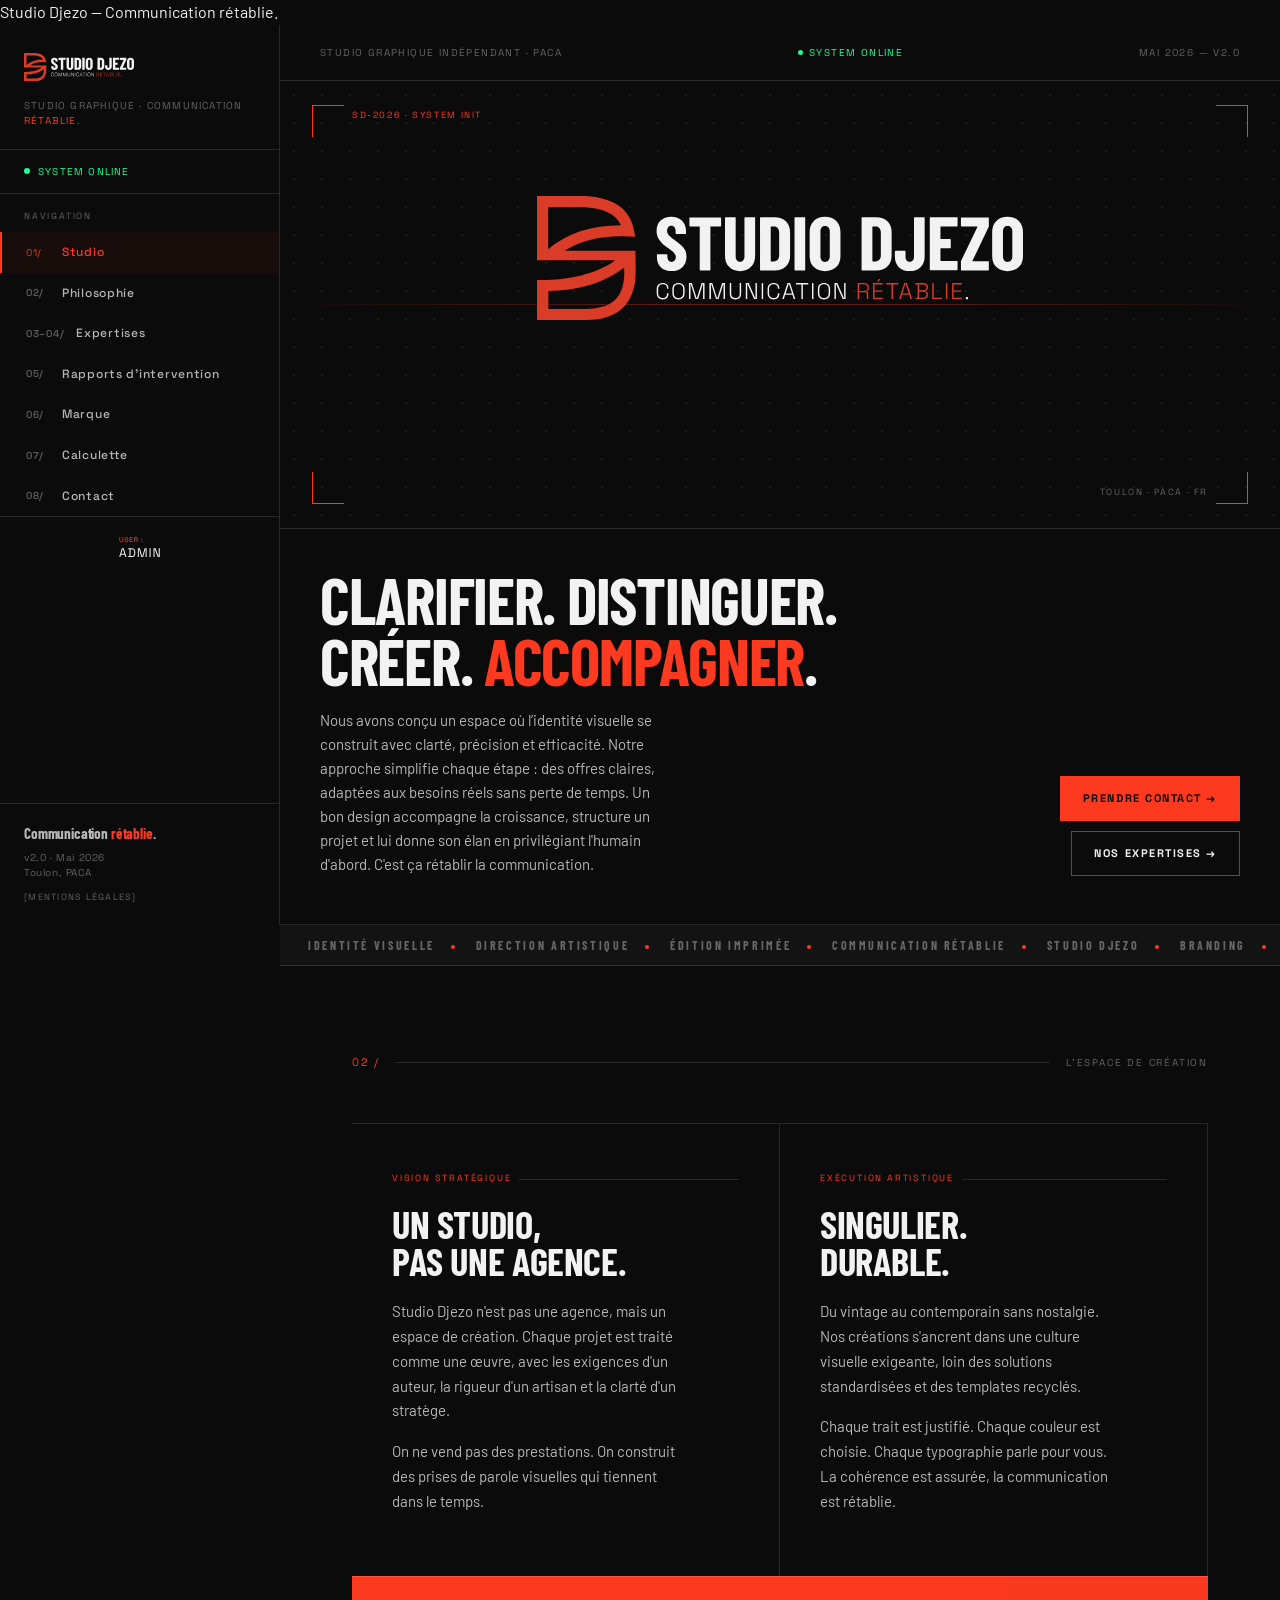
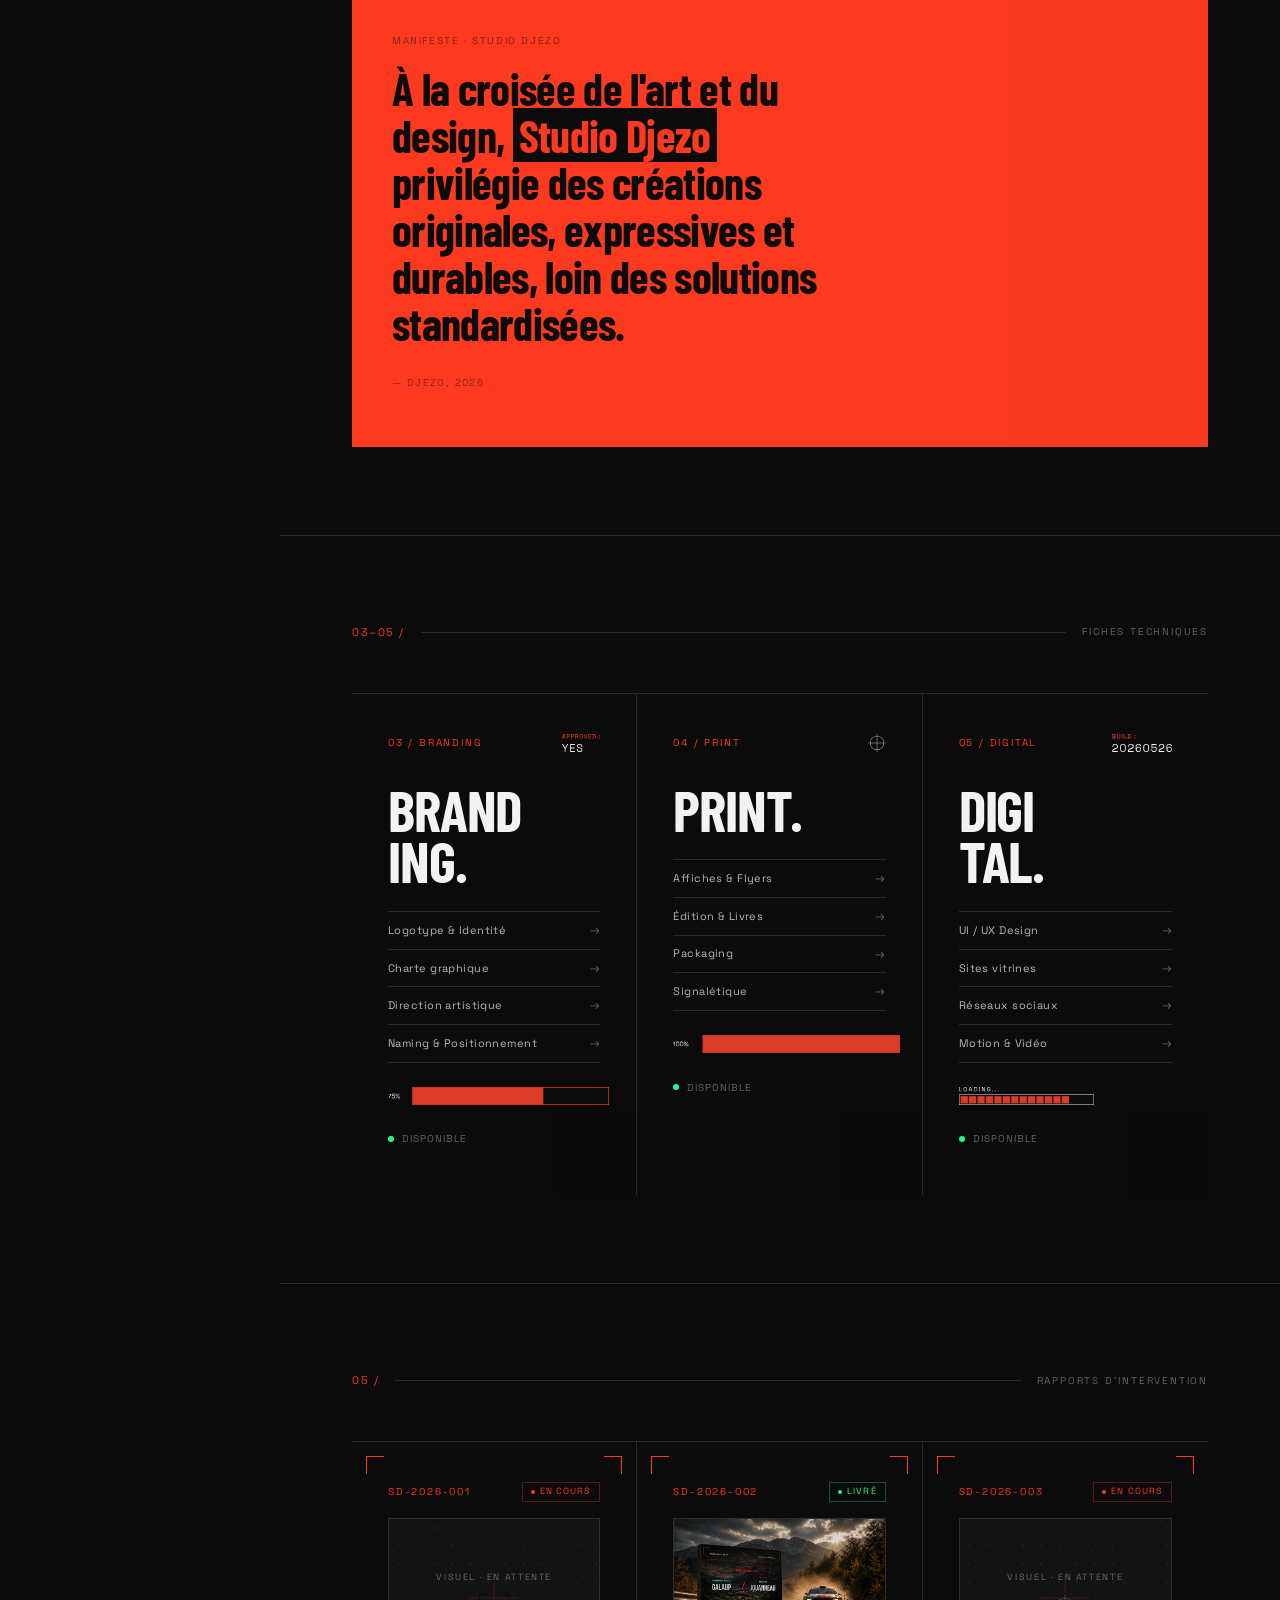
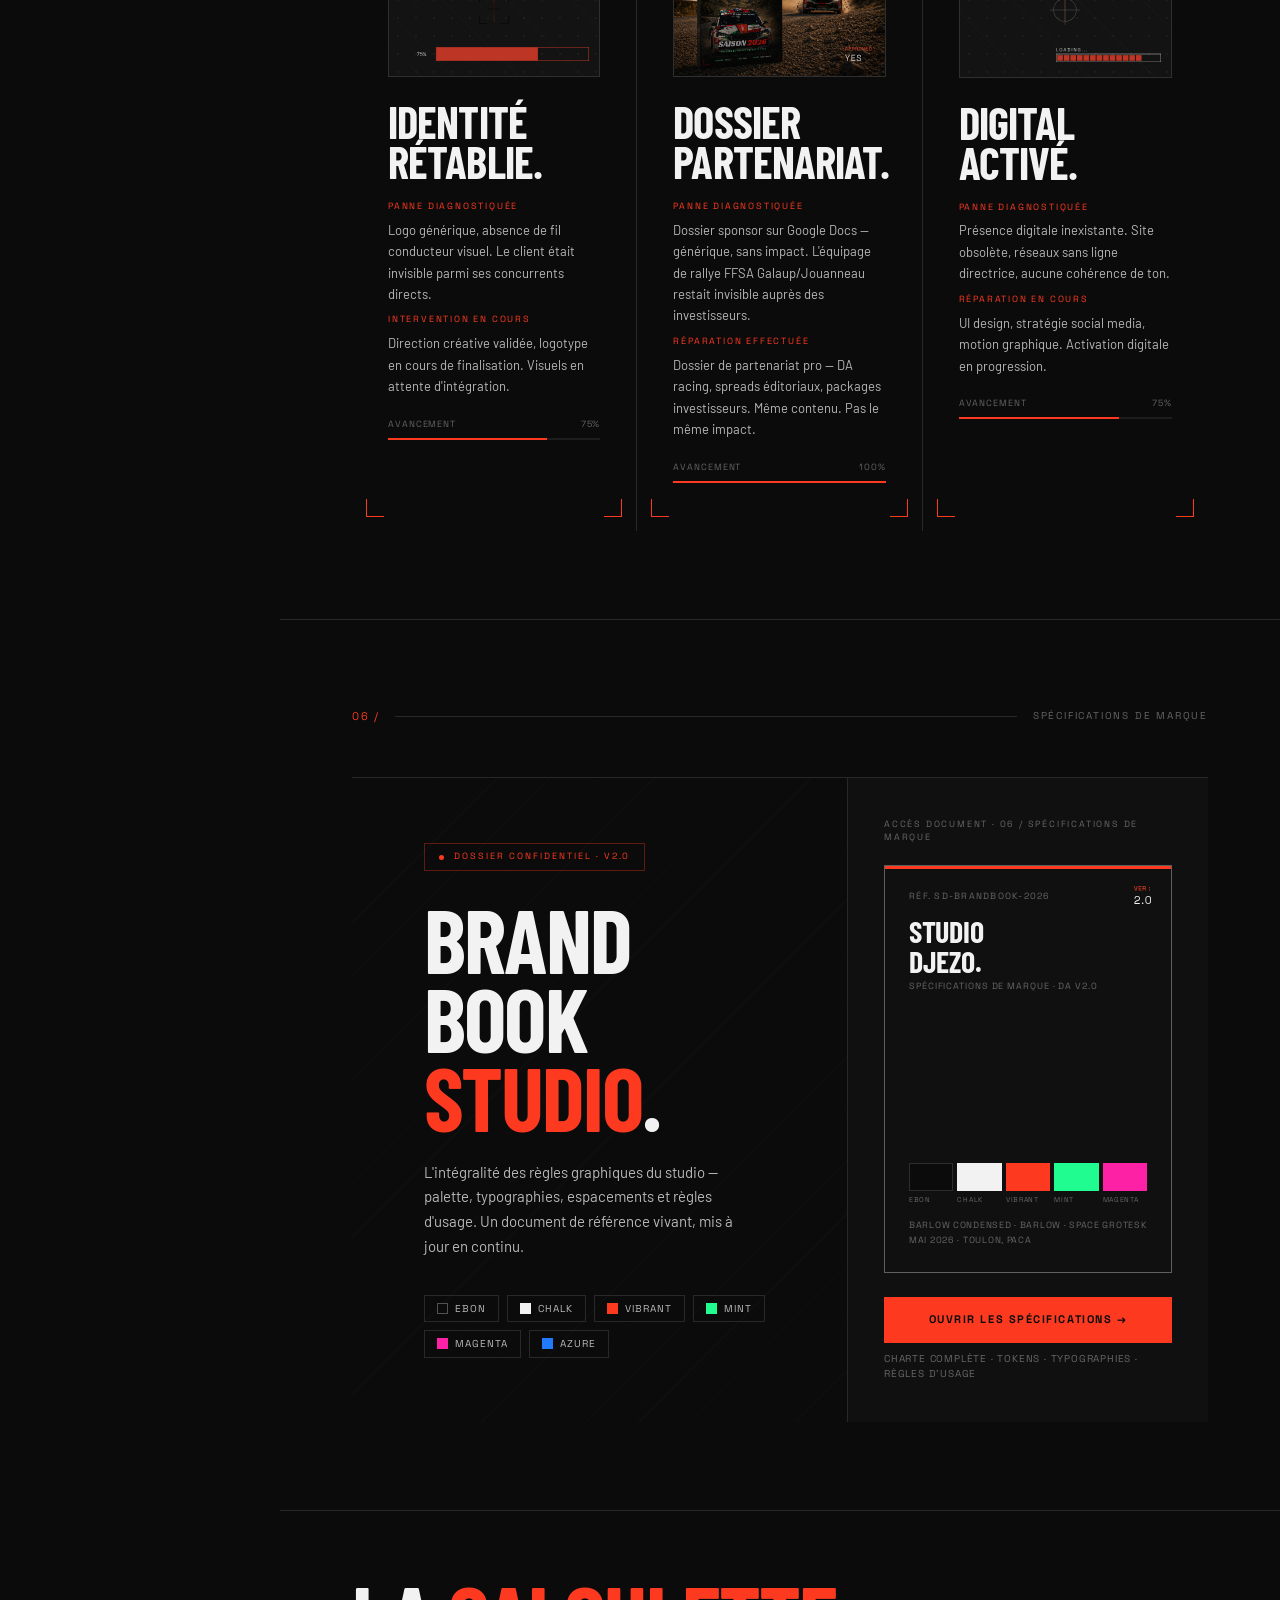
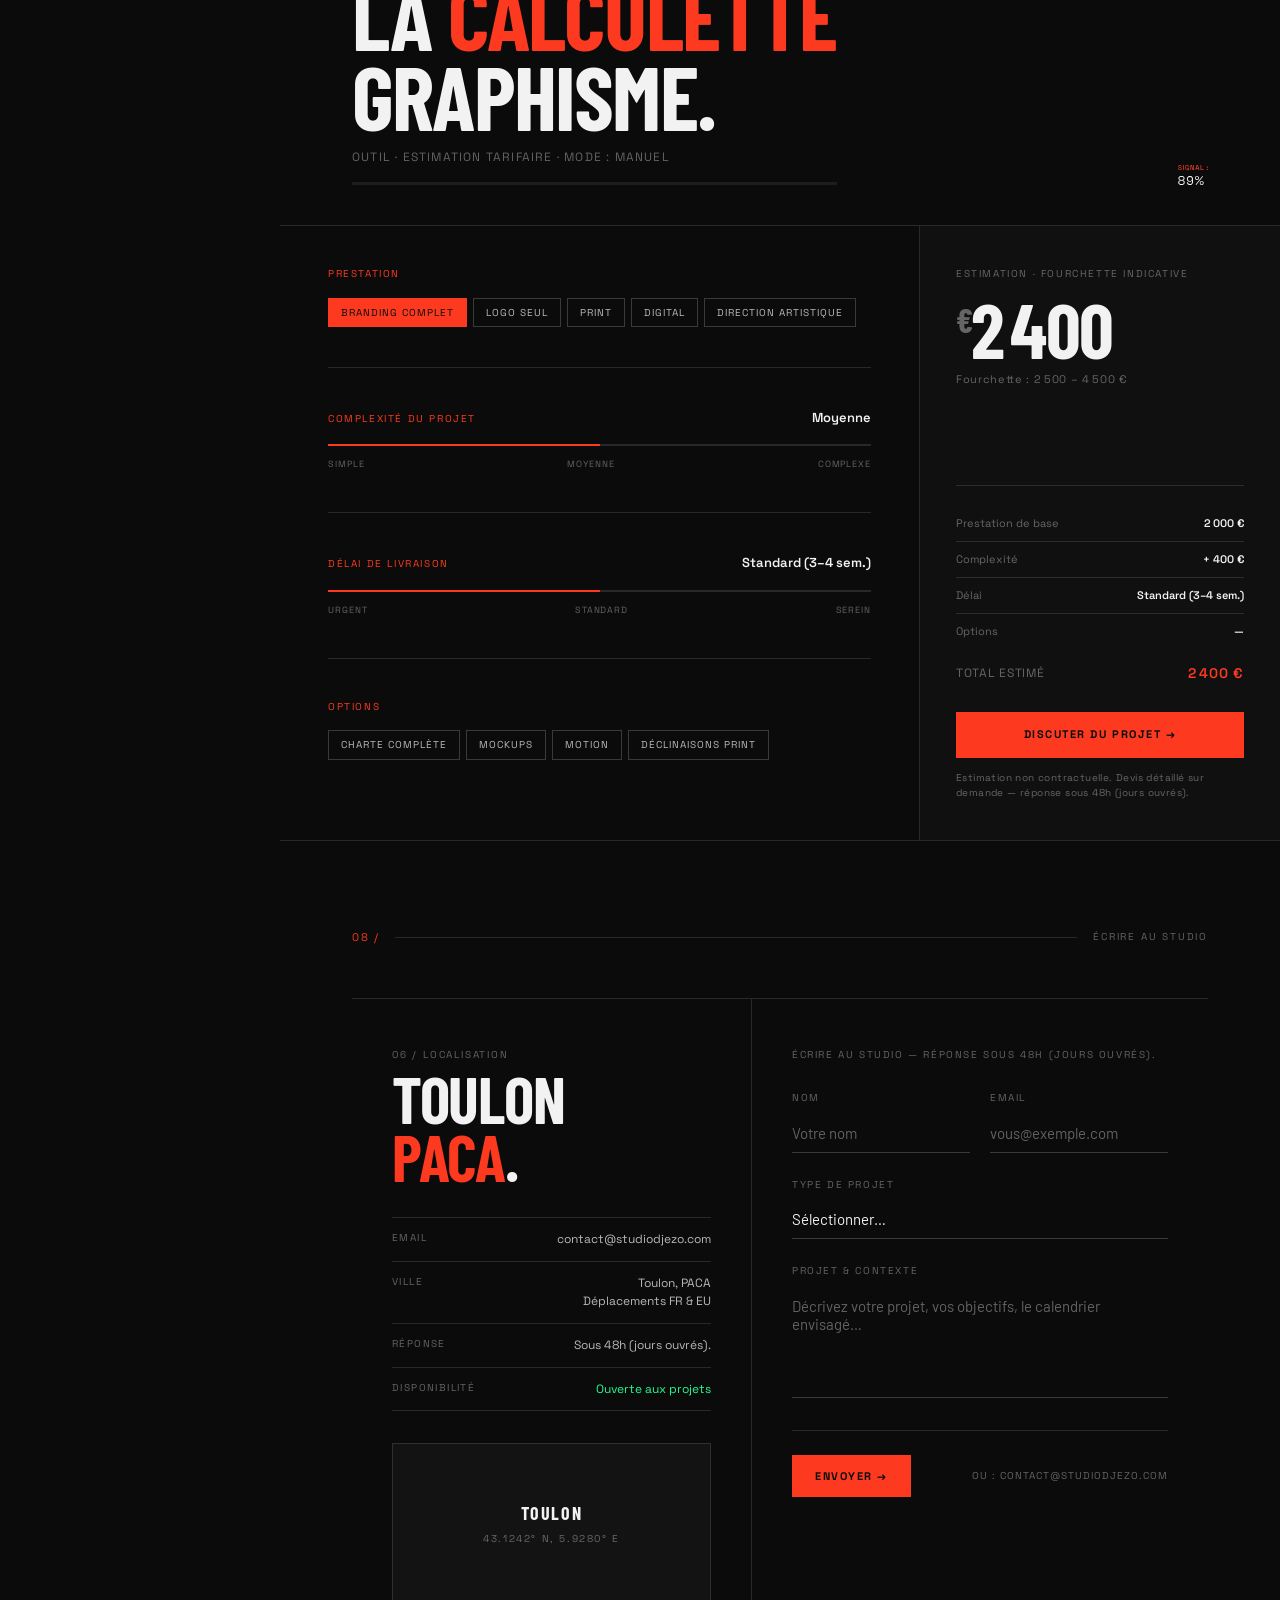
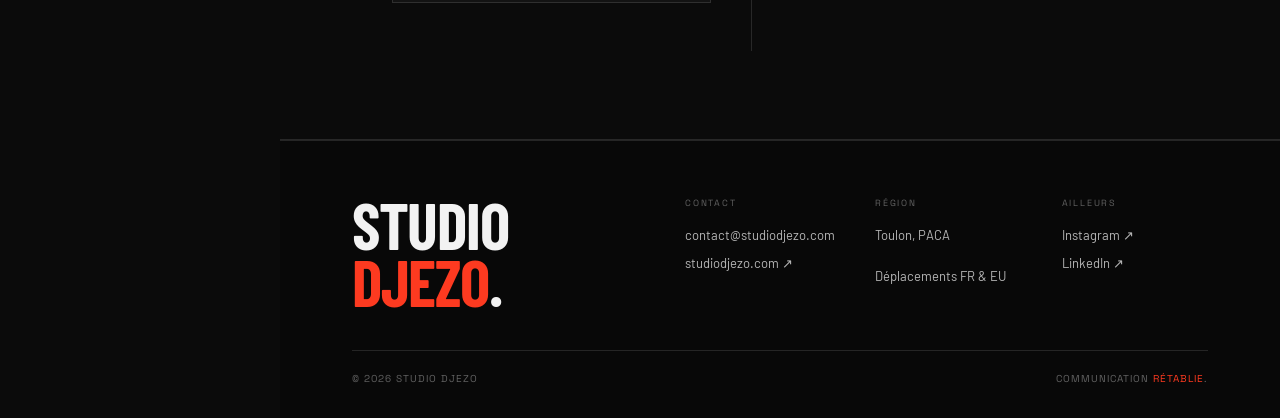
==== commit f8fd044a: "Final SEO Polish: Meta tags and Semantic Titles" ====
--- a/index.html
+++ b/index.html
@@ -4,6 +4,7 @@
 <head>
   <meta charset="UTF-8">
   <meta name="viewport" content="width=device-width, initial-scale=1.0">
+      <meta name="description" content="Studio Djezo - Studio graphique ependant a Toulon, PACA. Identite visuelle, branding, direction artistique et edition imprimee pour une communication retablie."nd
   <title>Studio Djezo — Communication rétablie.</title>
   <link rel="icon" type="image/svg+xml"
     href="[data-uri]">
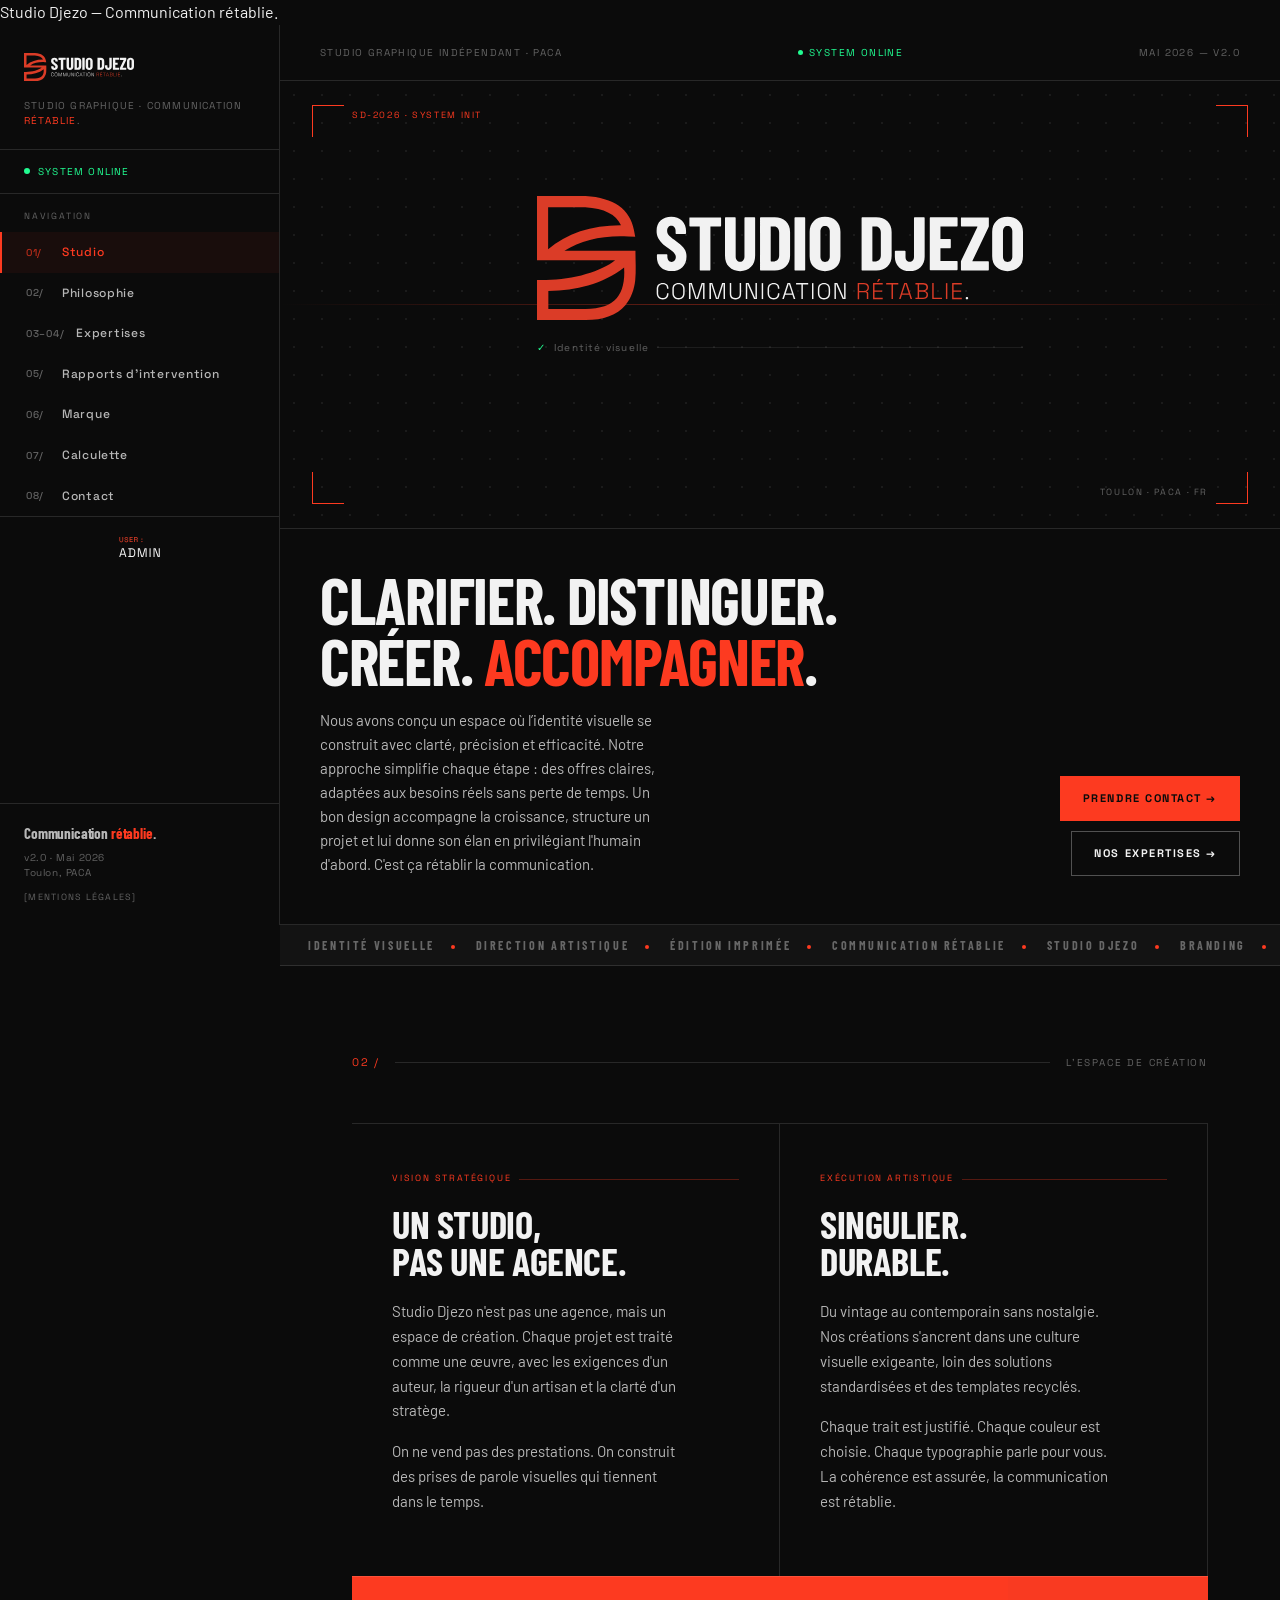
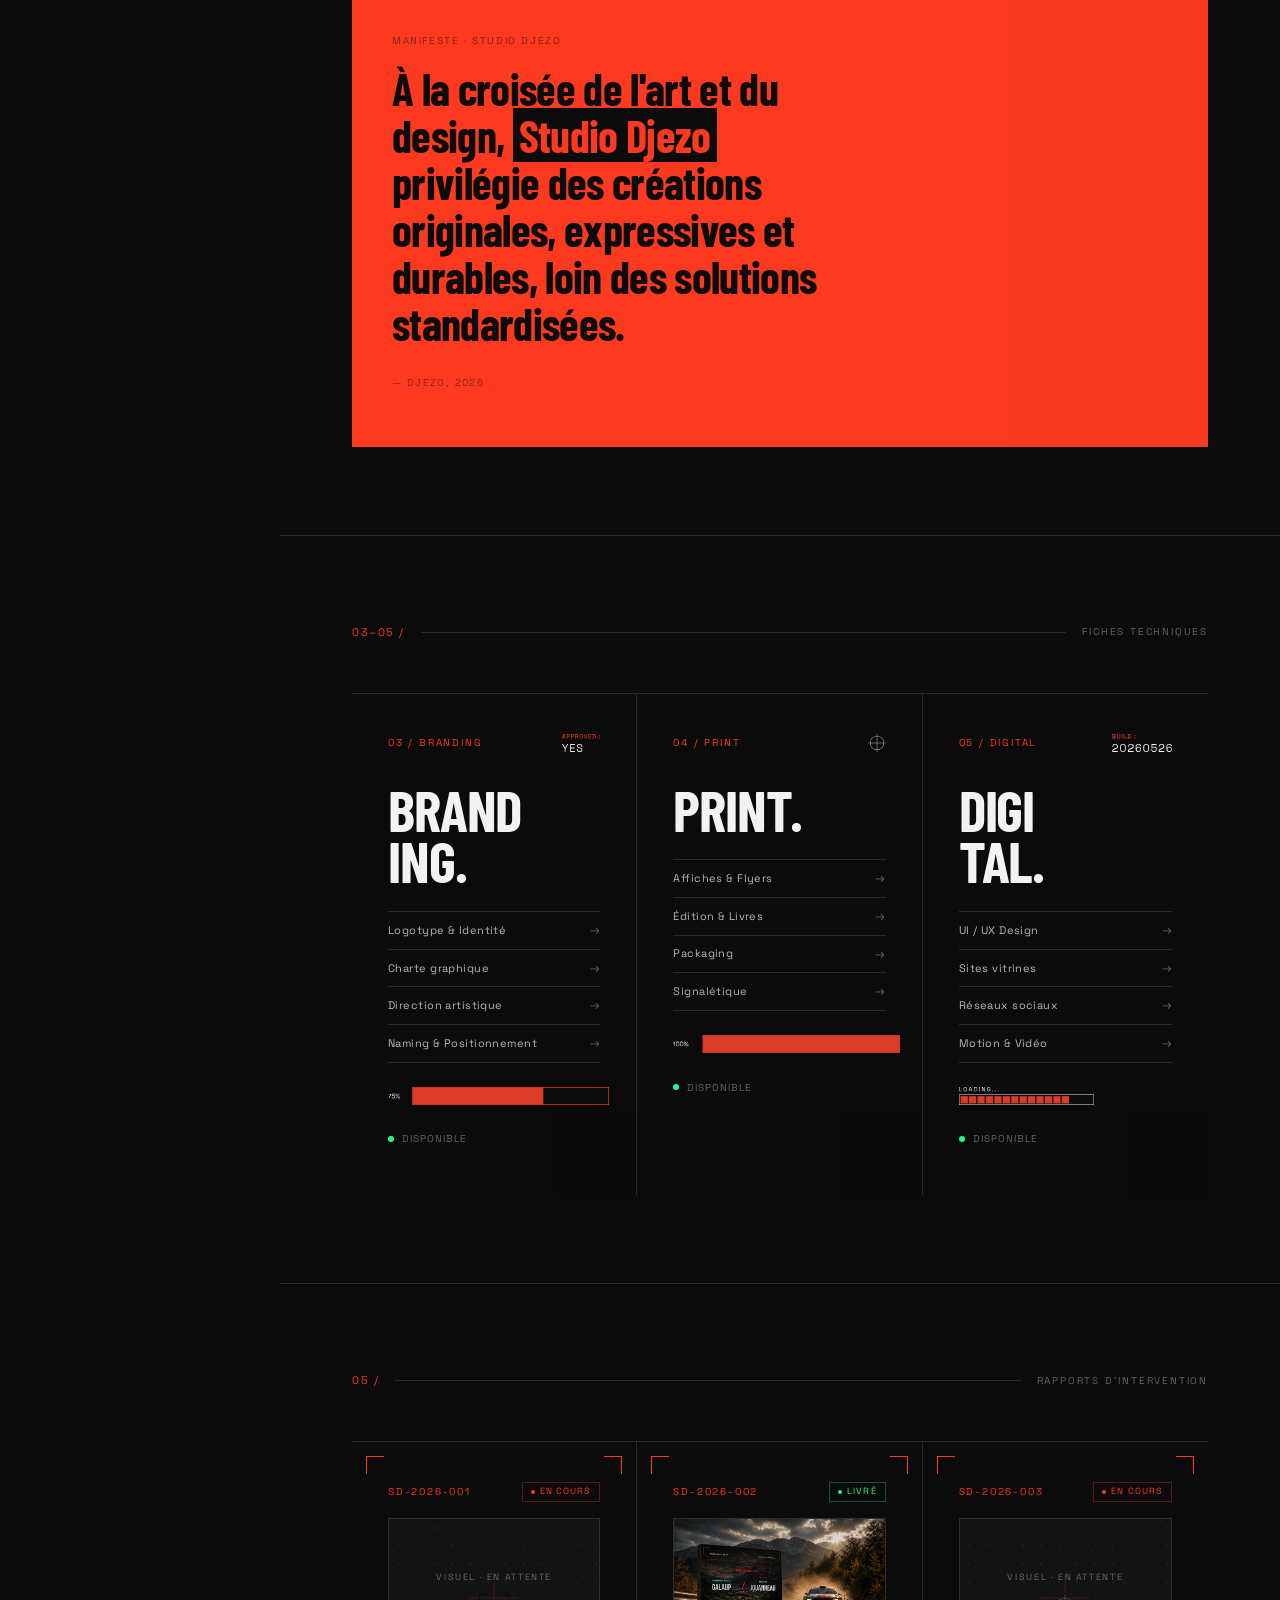
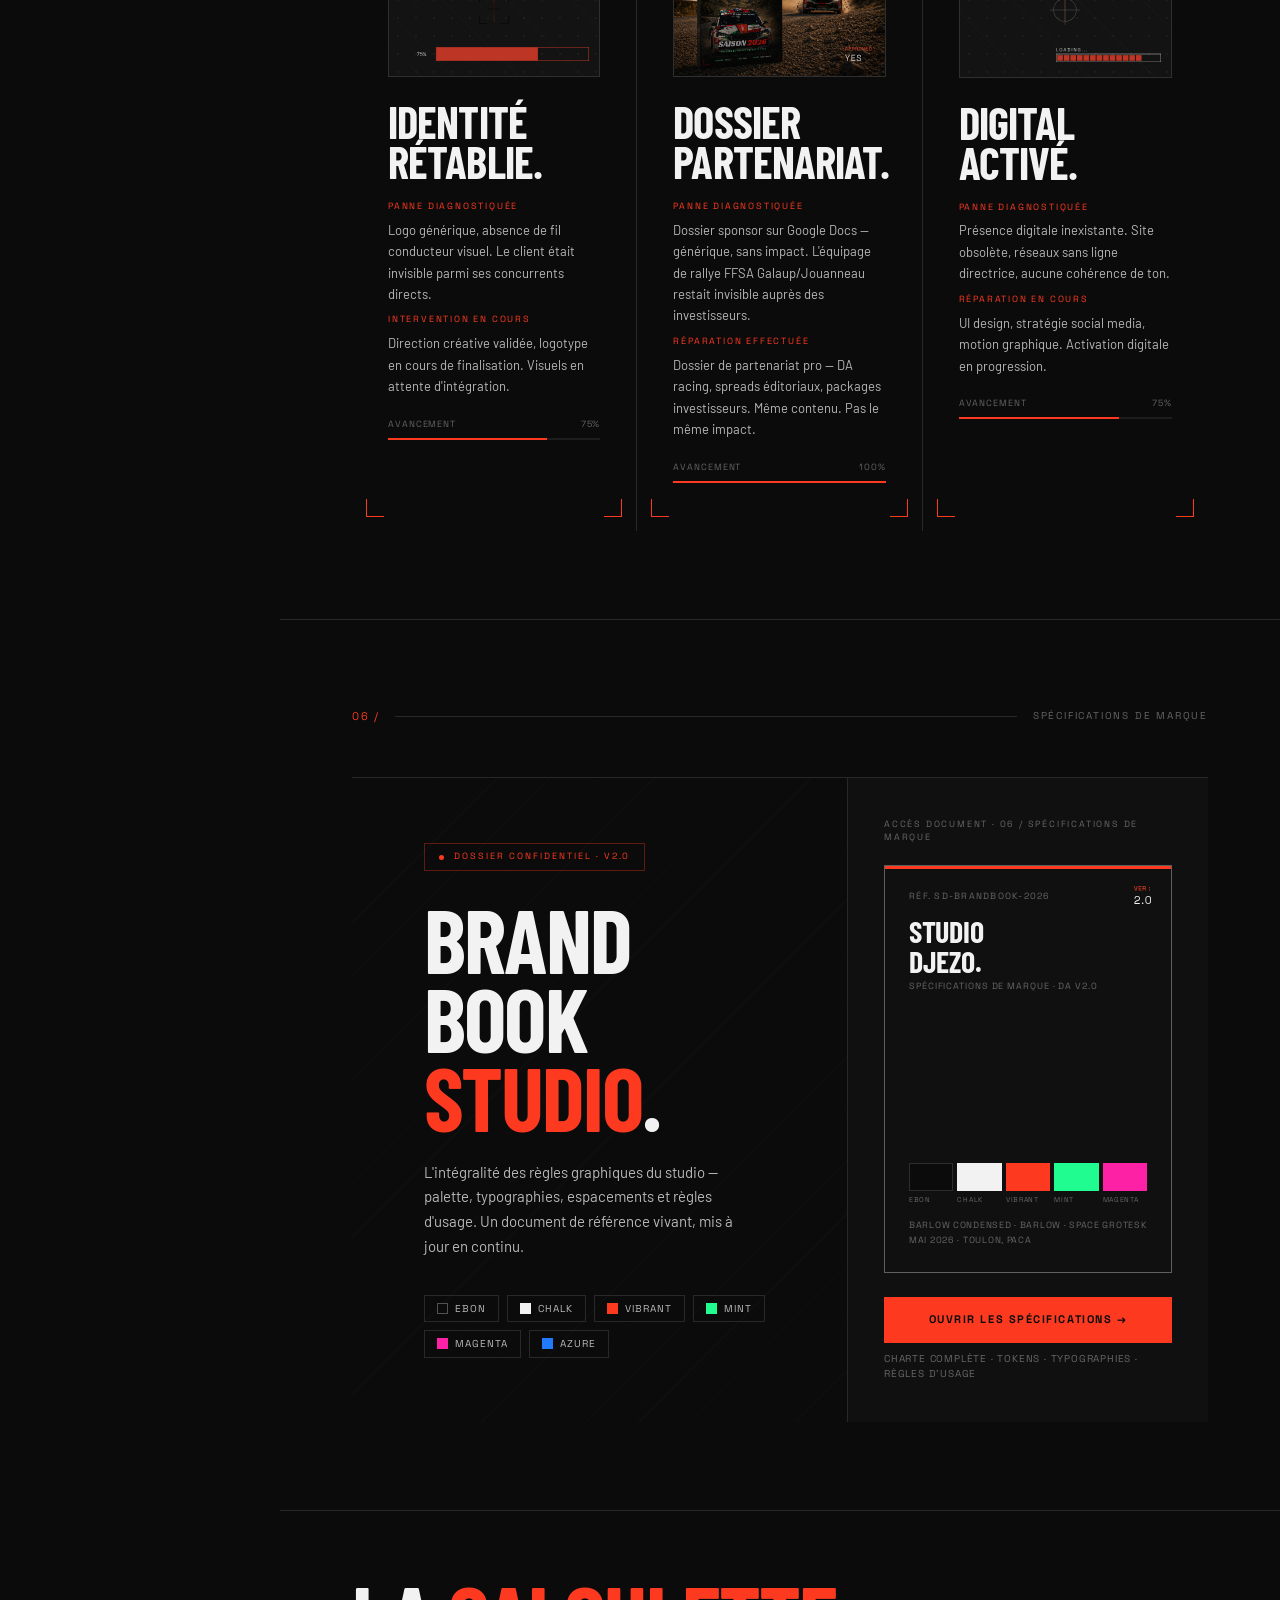
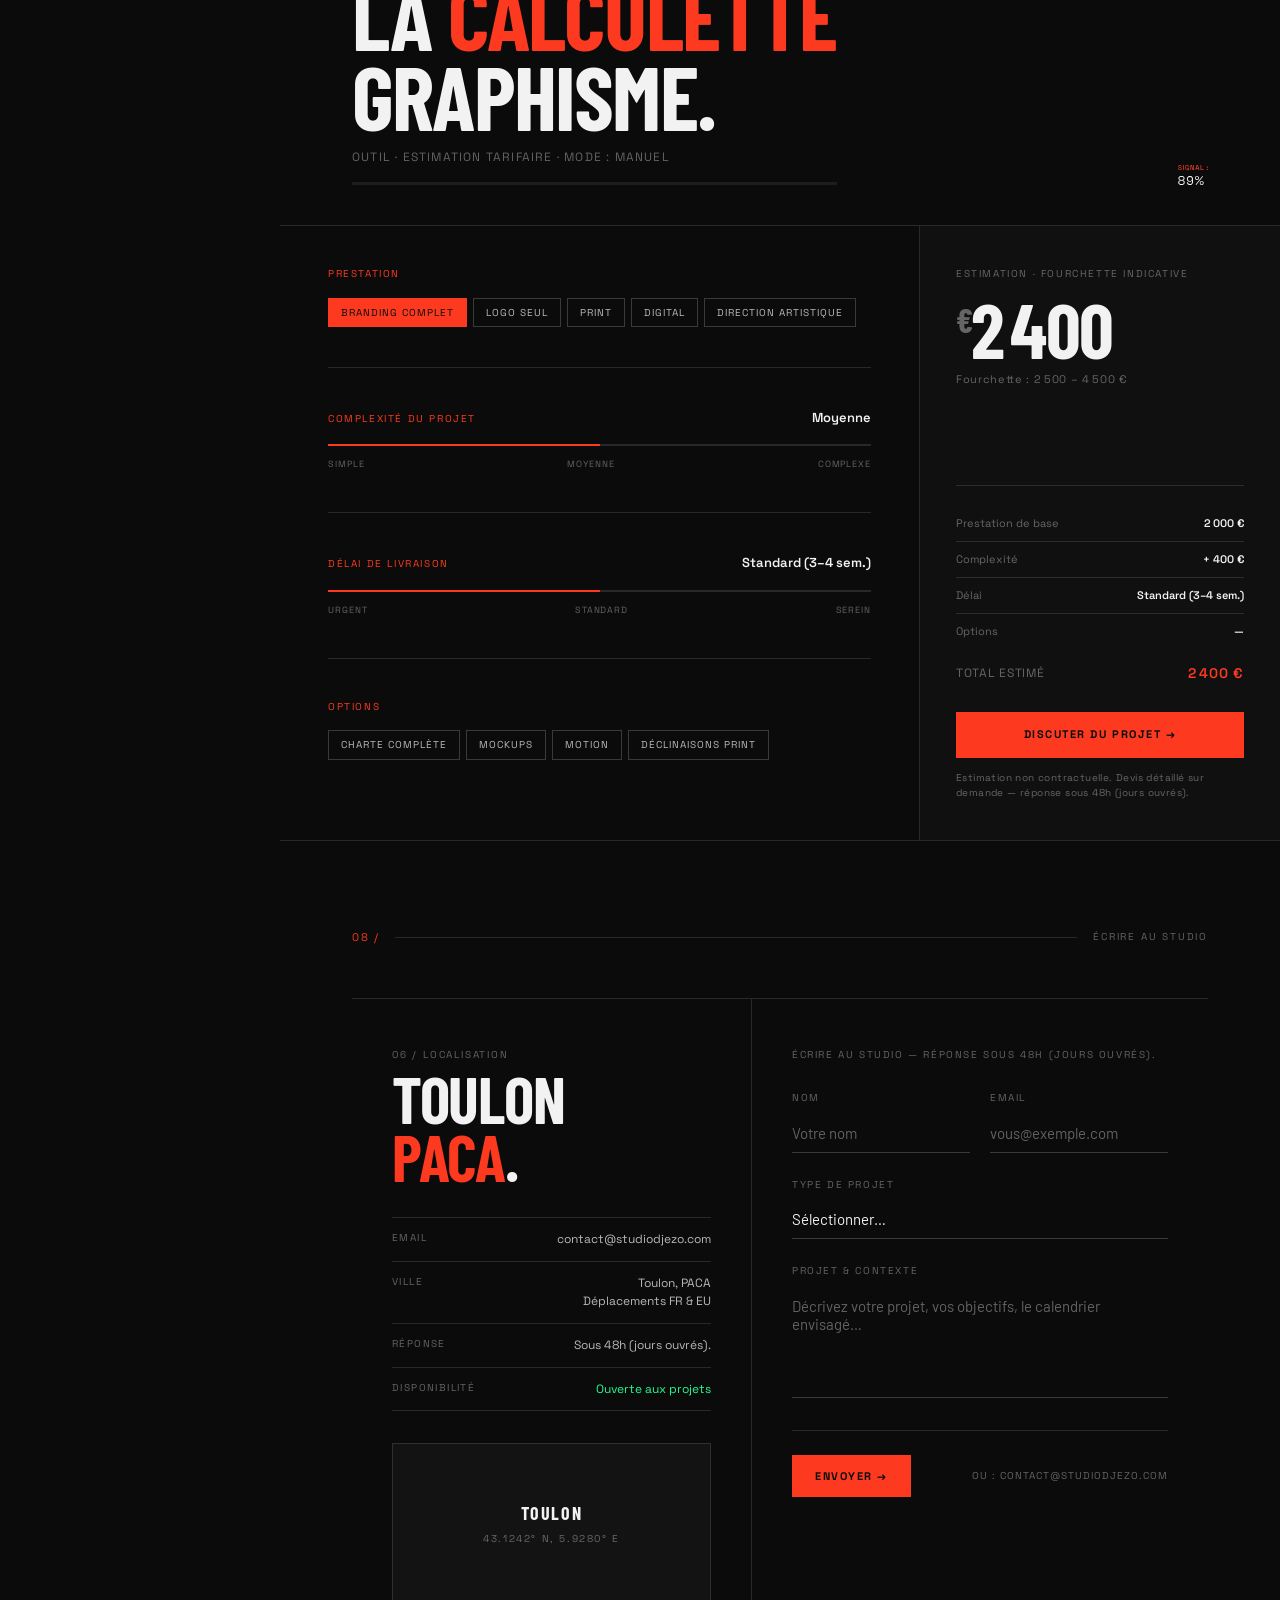
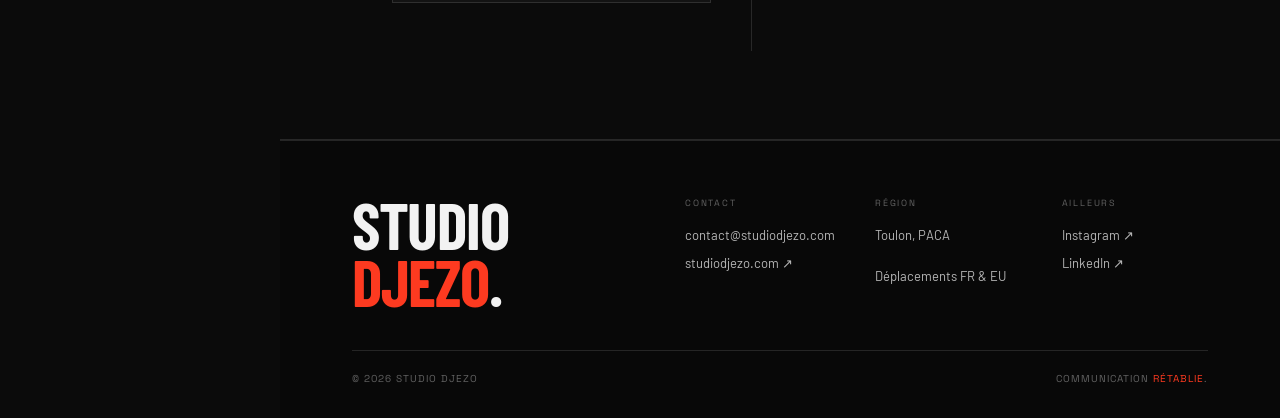
==== commit e9b92b7d: "Update index.html" ====
--- a/index.html
+++ b/index.html
@@ -4,7 +4,7 @@
 <head>
   <meta charset="UTF-8">
   <meta name="viewport" content="width=device-width, initial-scale=1.0">
-      <meta name="description" content="Studio Djezo - Studio graphique ependant a Toulon, PACA. Identite visuelle, branding, direction artistique et edition imprimee pour une communication retablie."nd
+      <meta name="description" content="Studio Djezo - Studio graphique independant a Toulon, PACA. Identite visuelle, branding, direction artistique et edition imprimee pour une communication retablie."nd
   <title>Studio Djezo — Communication rétablie.</title>
   <link rel="icon" type="image/svg+xml"
     href="[data-uri]">
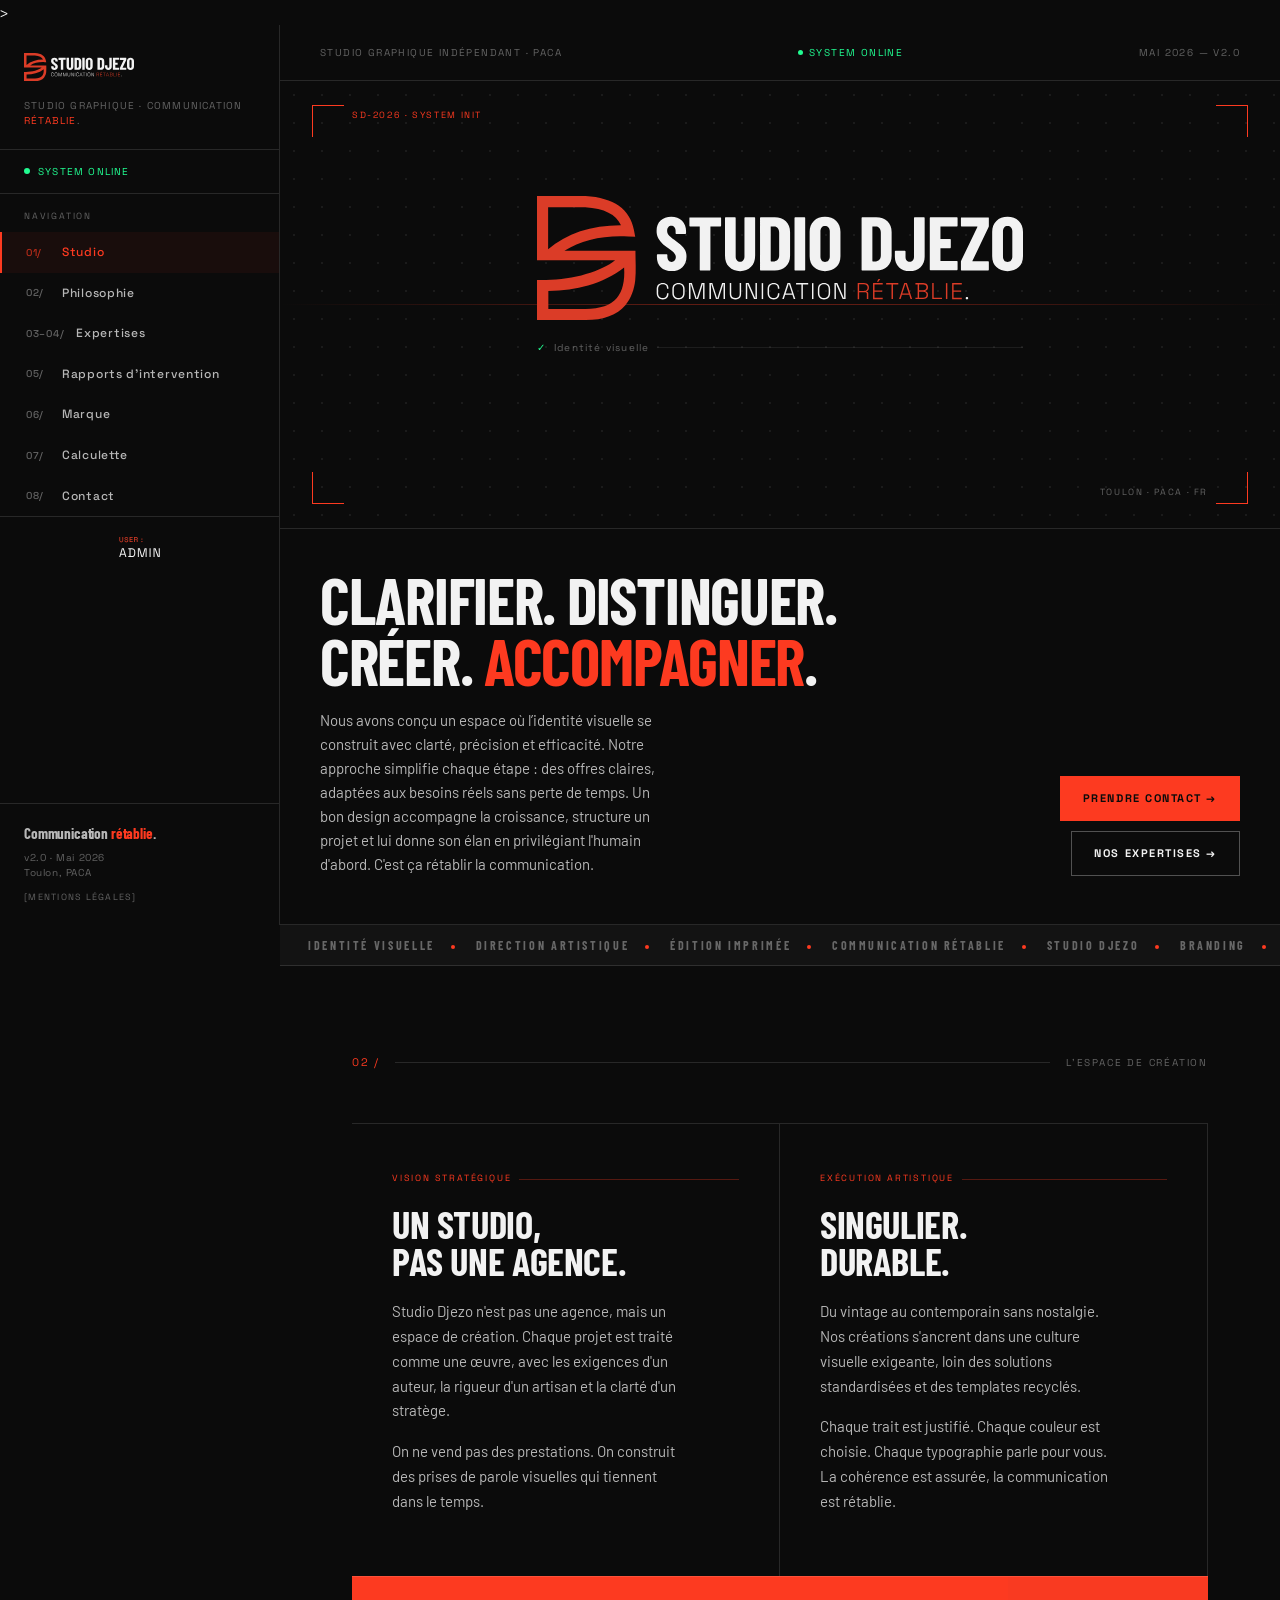
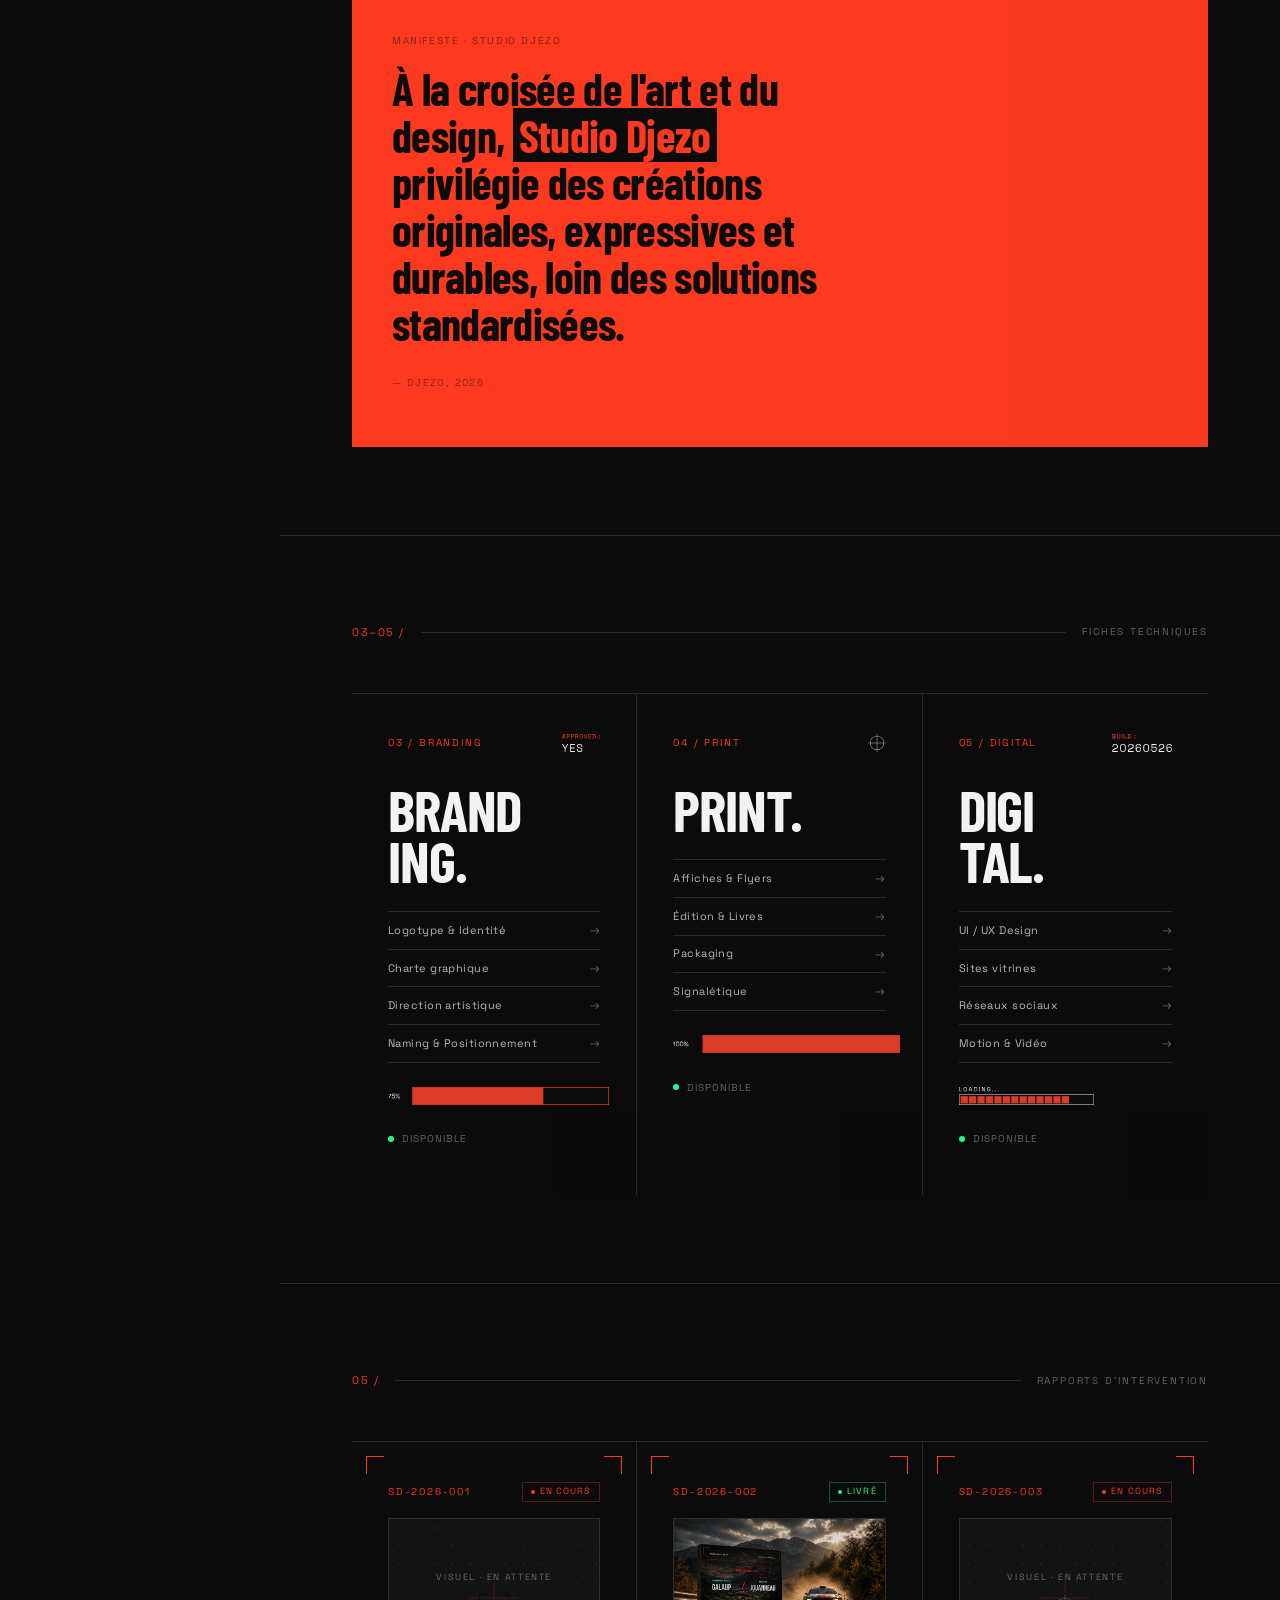
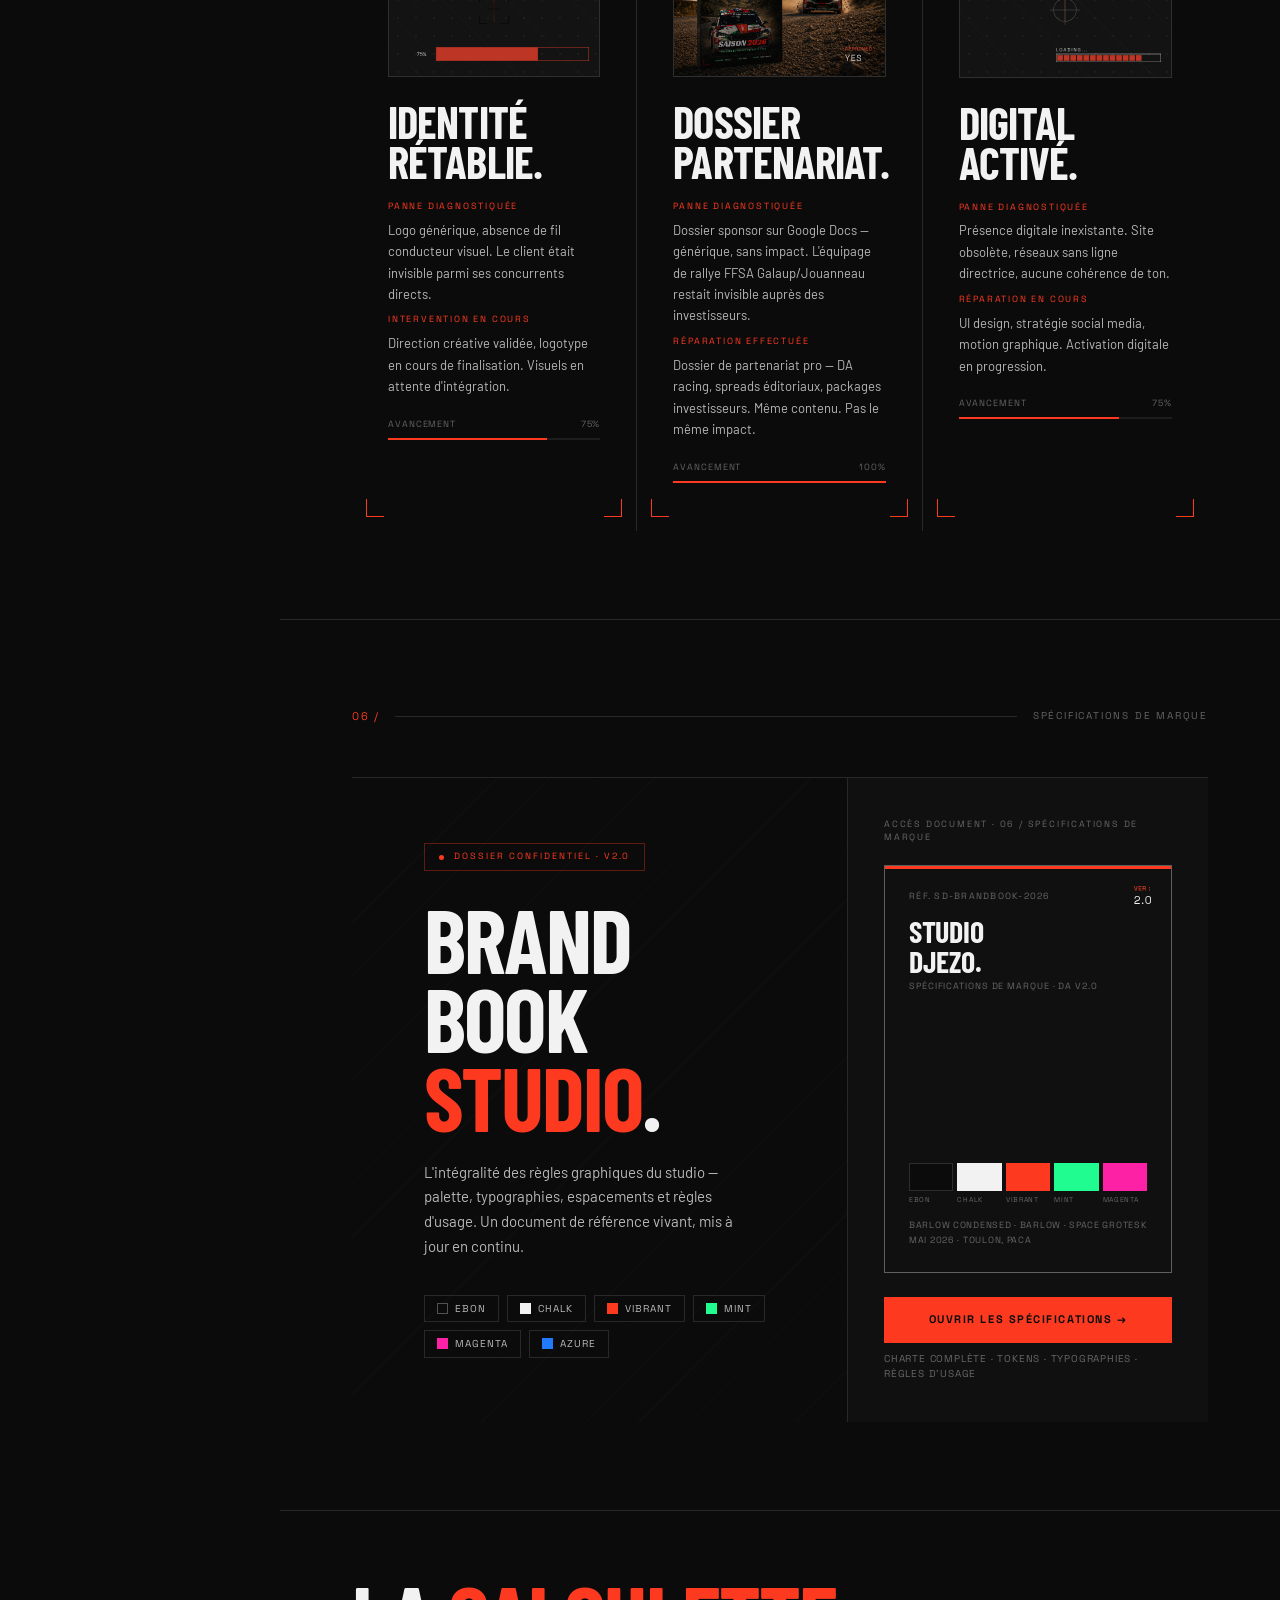
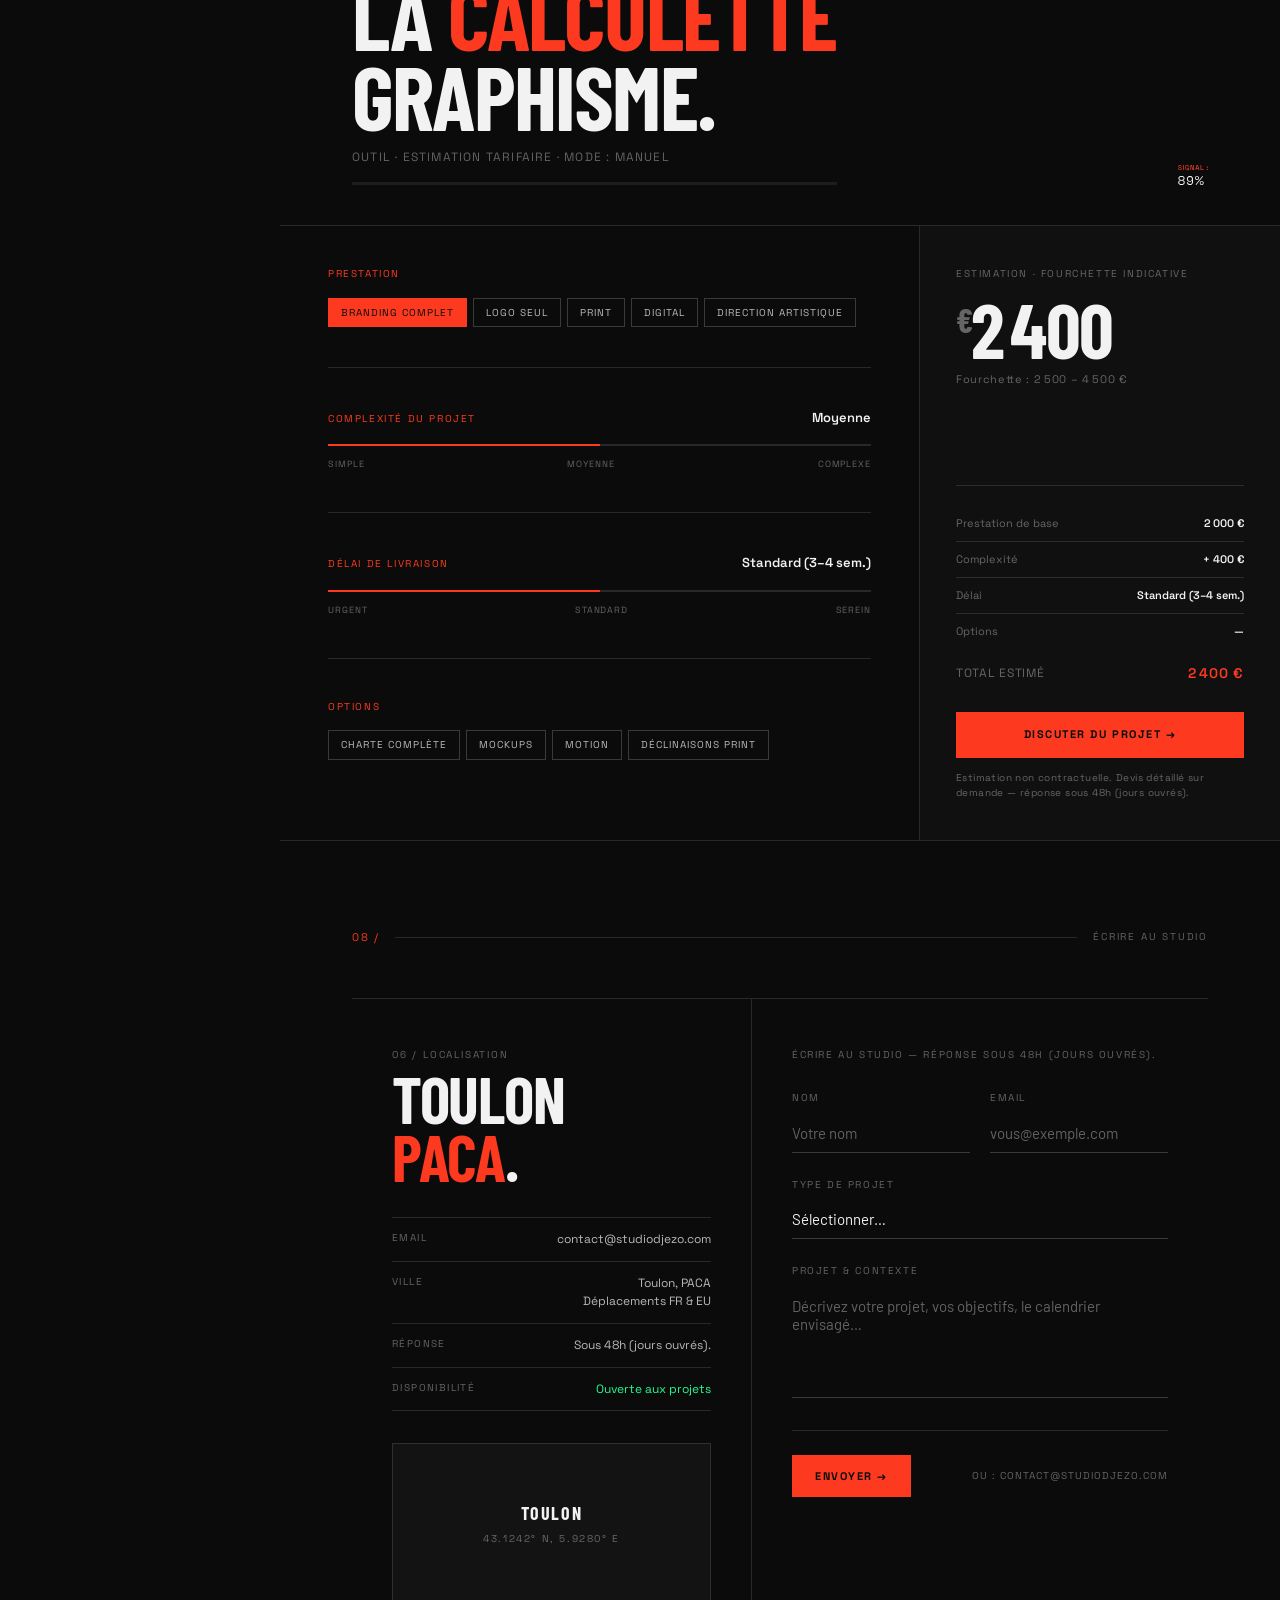
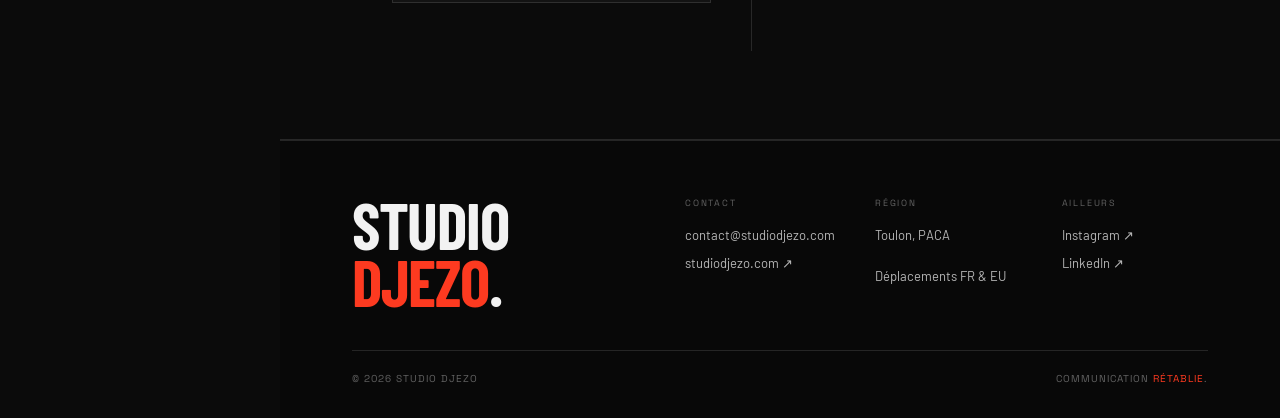
==== commit 4ba39032: "Update index.htmlml>" ====
--- a/index.html
+++ b/index.html
@@ -4,10 +4,9 @@
 <head>
   <meta charset="UTF-8">
   <meta name="viewport" content="width=device-width, initial-scale=1.0">
-      <meta name="description" content="Studio Djezo - Studio graphique independant a Toulon, PACA. Identite visuelle, branding, direction artistique et edition imprimee pour une communication retablie."nd
+      <meta name="description" content="Studio Djezo - Studio graphique independant a Toulon, PACA. Identite visuelle, branding, direction artistique et edition imprimee pour une communication retablie."nd>>
   <title>Studio Djezo — Communication rétablie.</title>
-  <link rel="icon" type="image/svg+xml"
-    href="[data-uri]">
+    <link rel="icon" type="image/svg+xml" href="assets/v2/sd-icon-vibrant.svg">
   <link rel="stylesheet" href="colors_and_type.css">
   <style>
     /* ============================================================
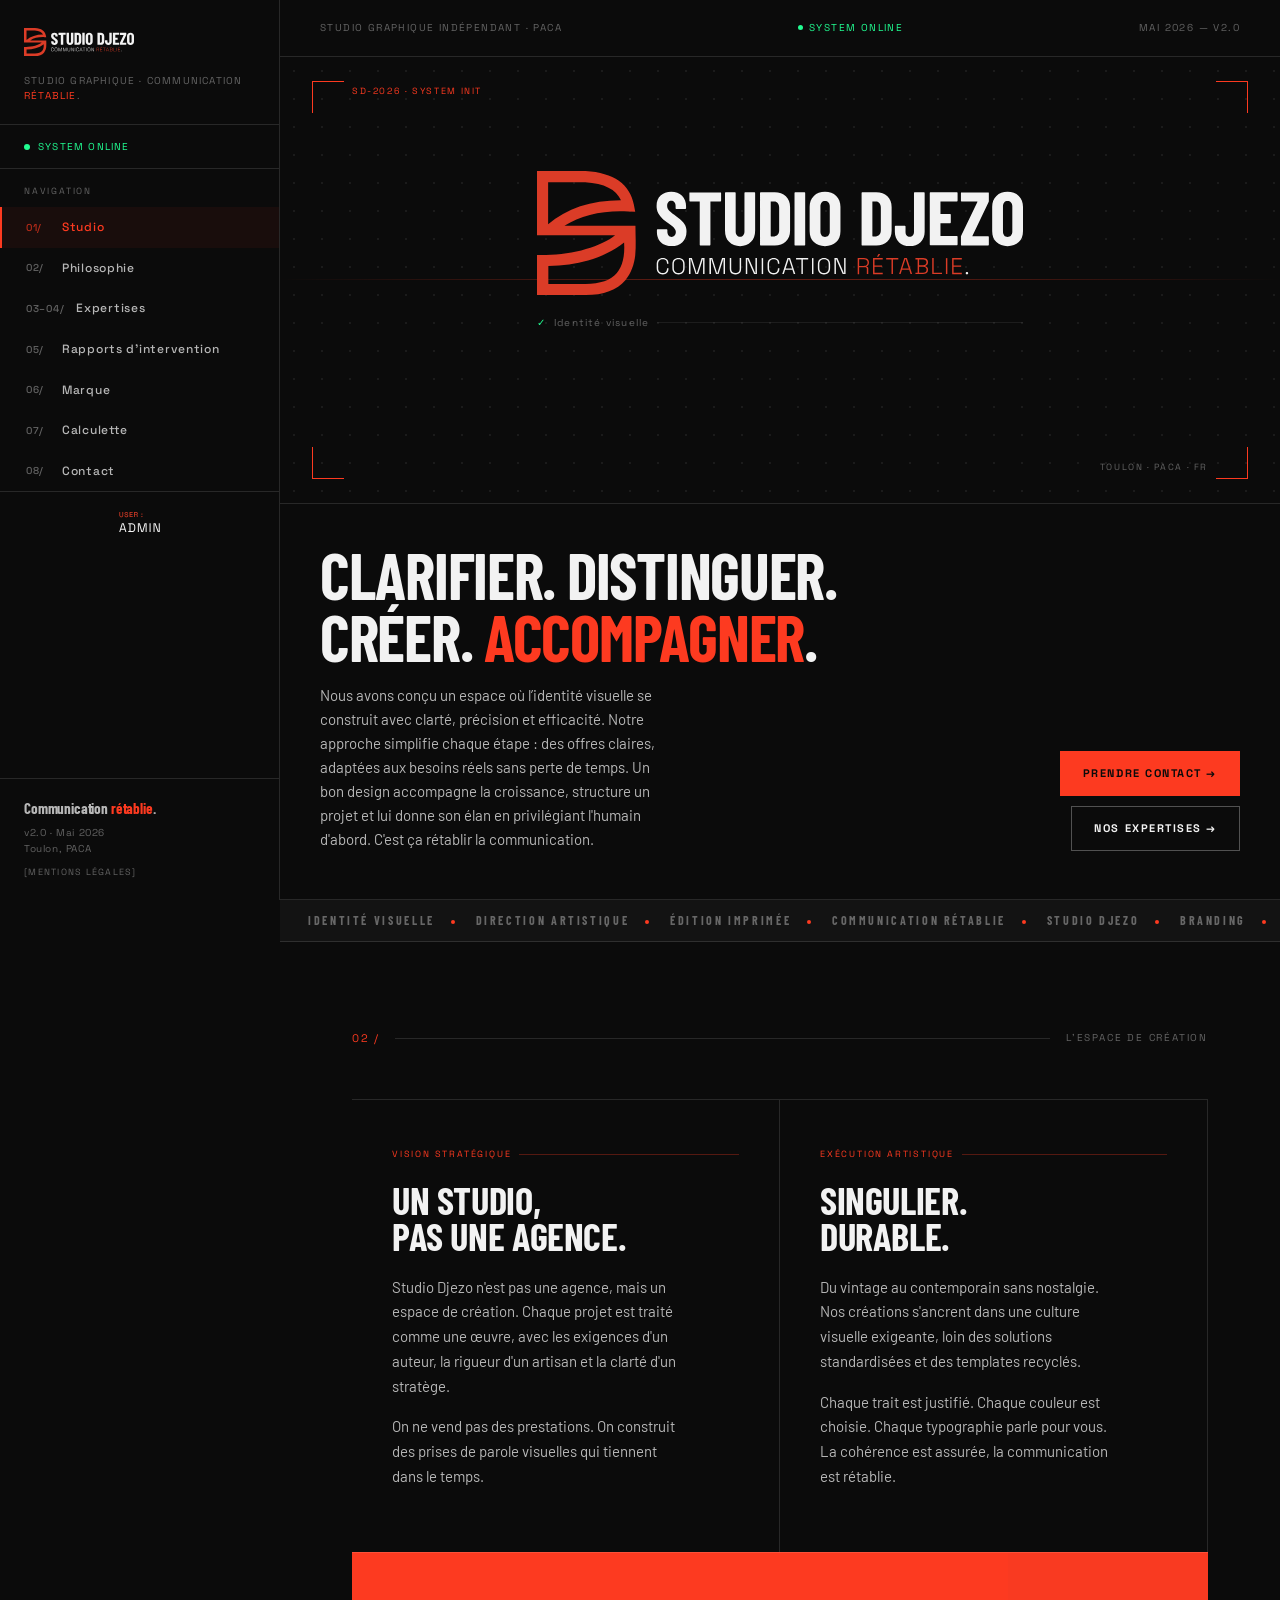
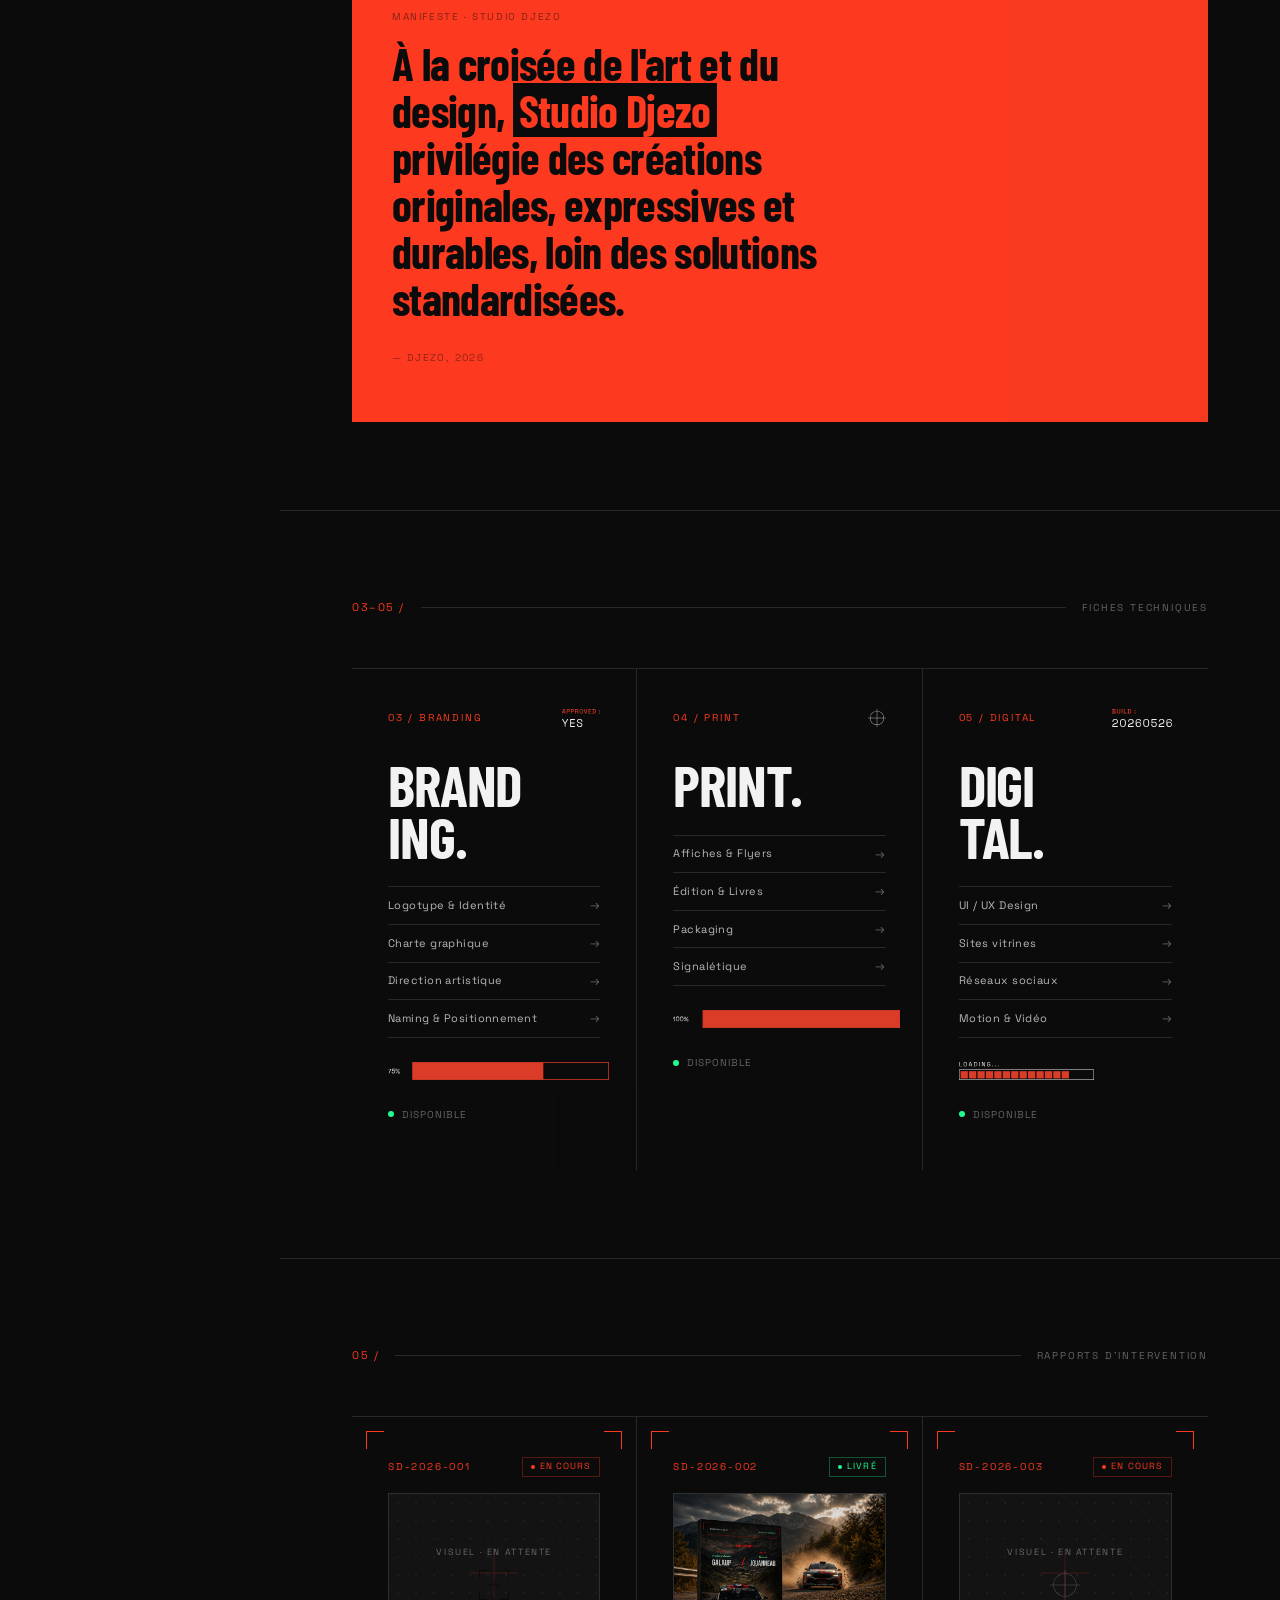
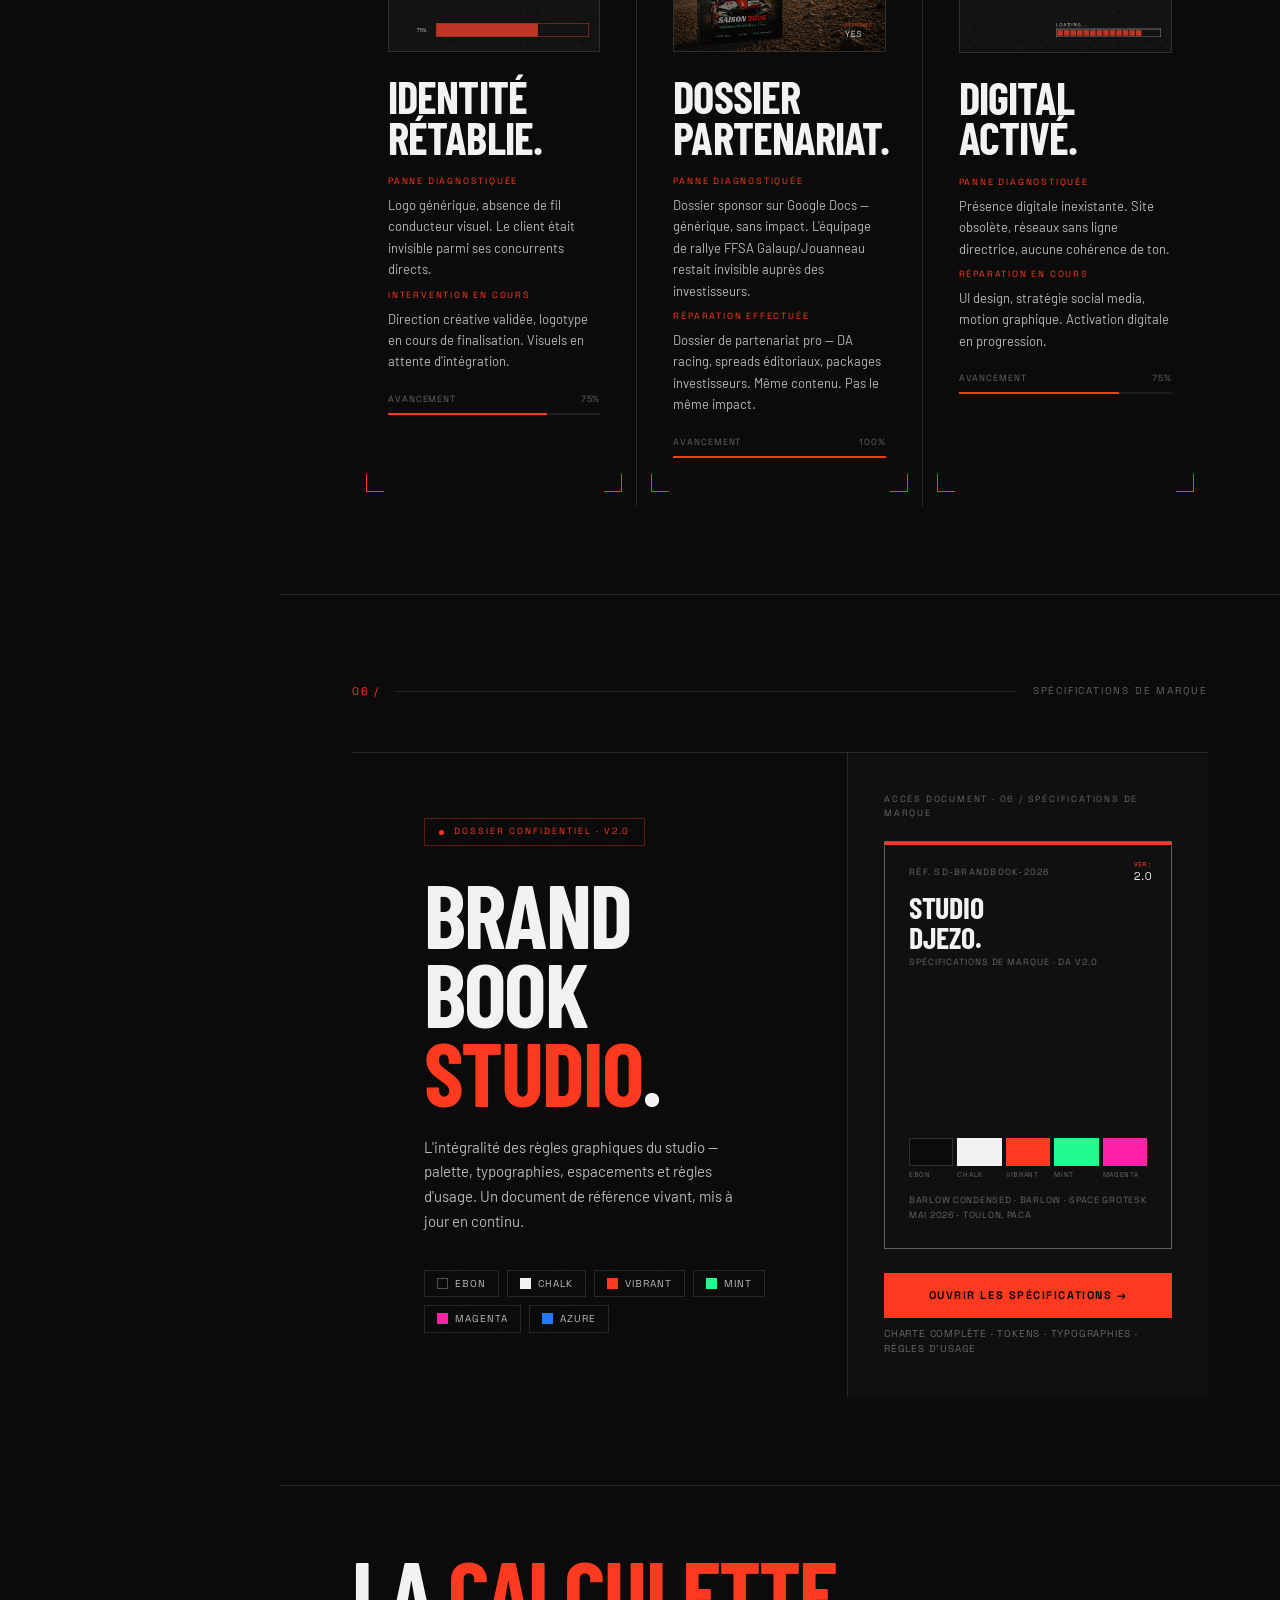
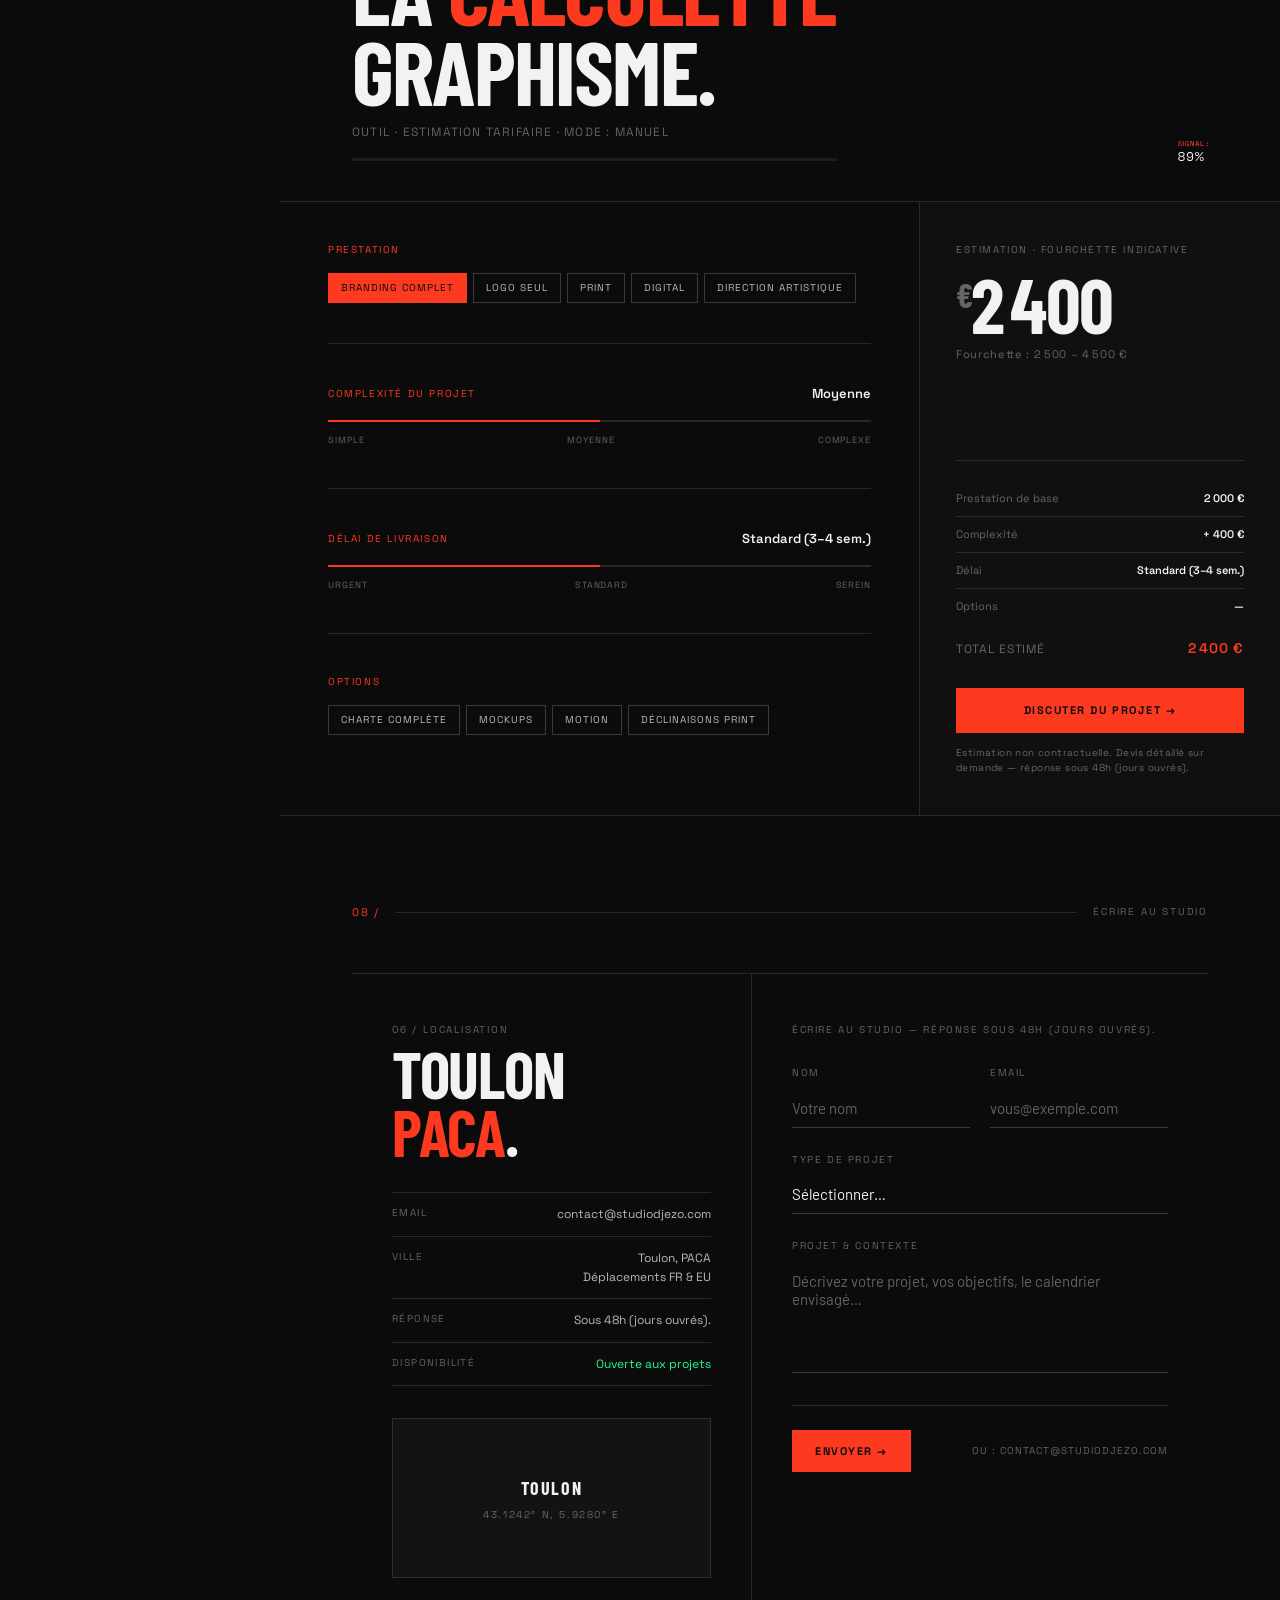
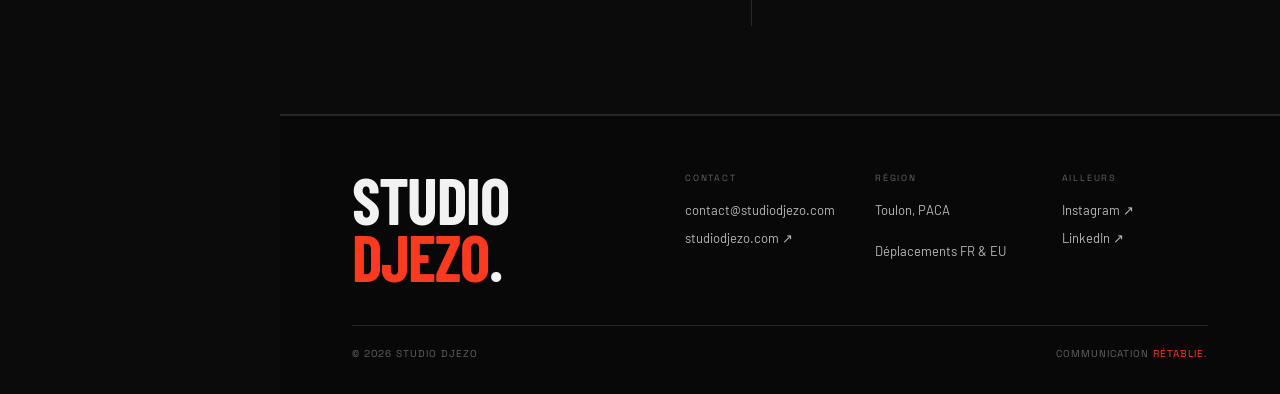
==== commit b7c6ddf1: "Update index.html" ====
--- a/index.html
+++ b/index.html
@@ -4,7 +4,7 @@
 <head>
   <meta charset="UTF-8">
   <meta name="viewport" content="width=device-width, initial-scale=1.0">
-      <meta name="description" content="Studio Djezo - Studio graphique independant a Toulon, PACA. Identite visuelle, branding, direction artistique et edition imprimee pour une communication retablie."nd>>
+      <meta name="description" content="Studio Djezo - Studio graphique independant a Toulon, PACA. Identite visuelle, branding, direction artistique et edition imprimee pour une communication retablie.">
   <title>Studio Djezo — Communication rétablie.</title>
     <link rel="icon" type="image/svg+xml" href="assets/v2/sd-icon-vibrant.svg">
   <link rel="stylesheet" href="colors_and_type.css">
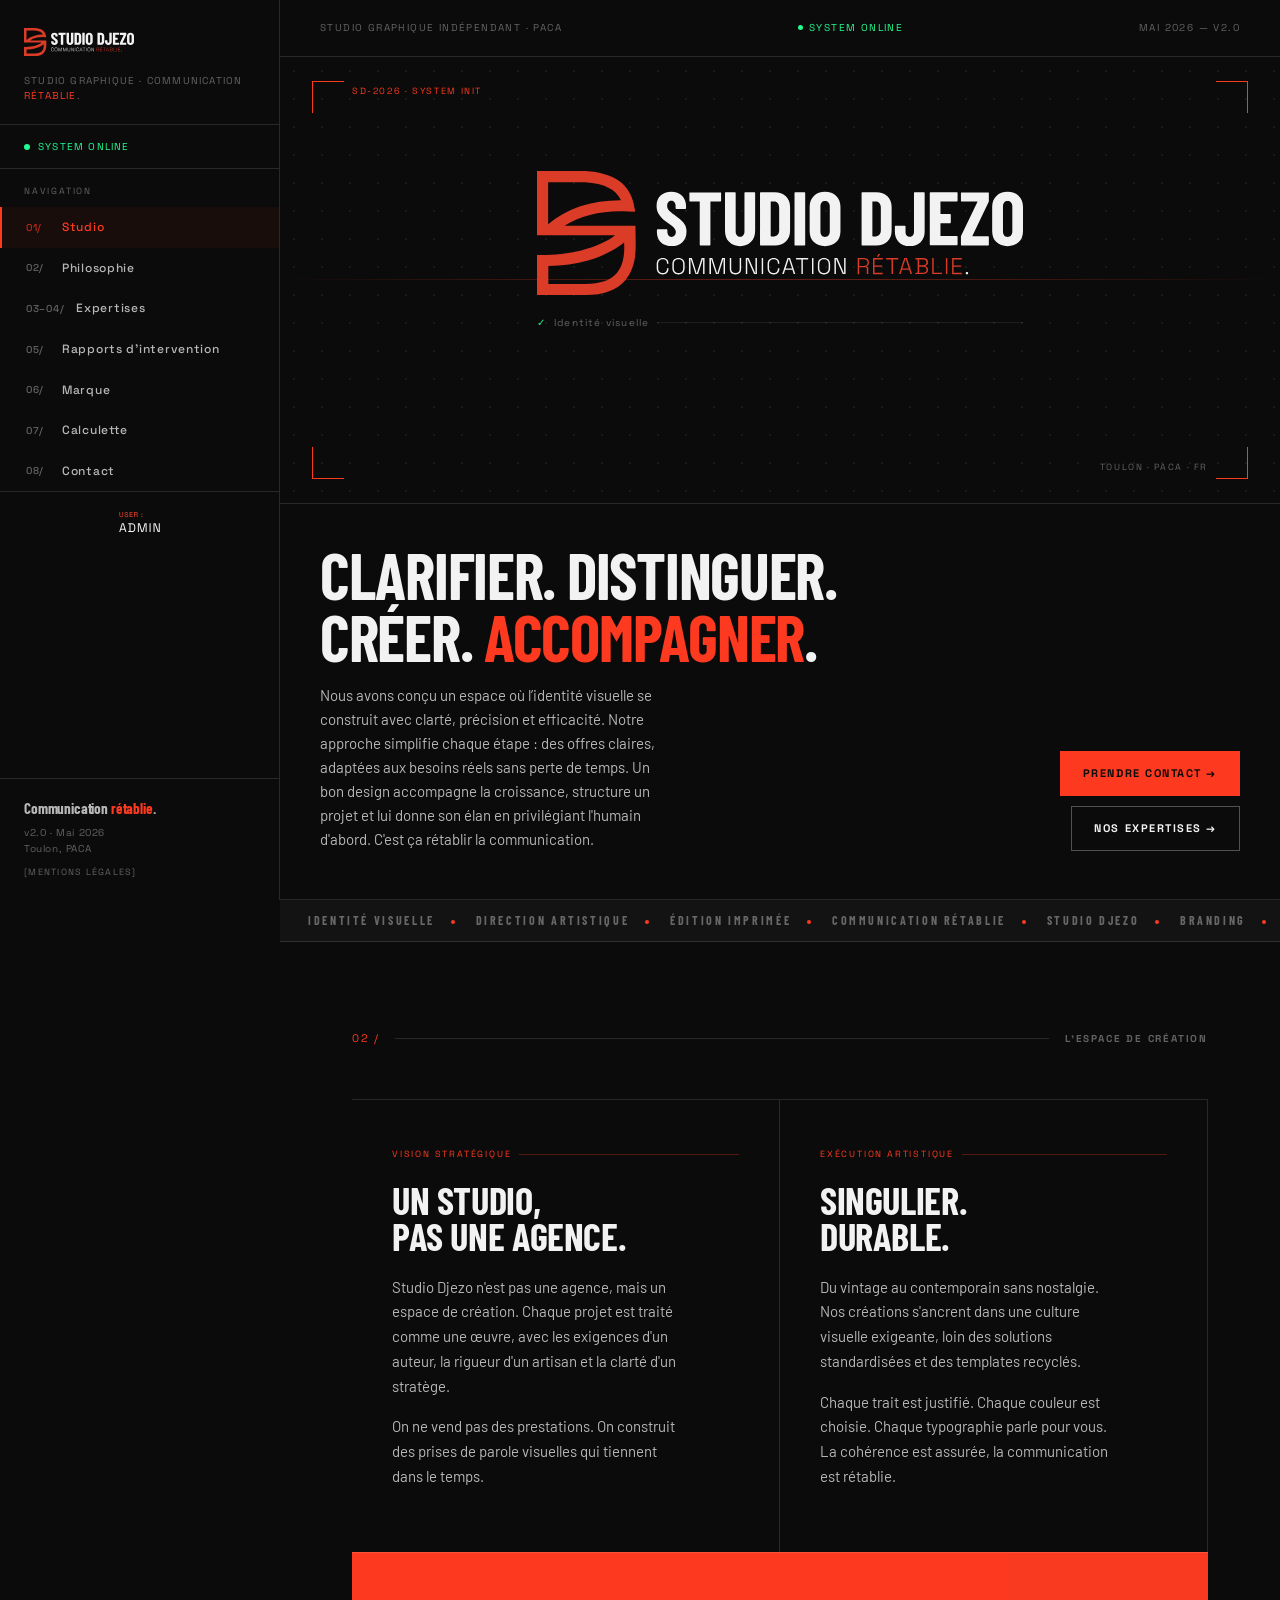
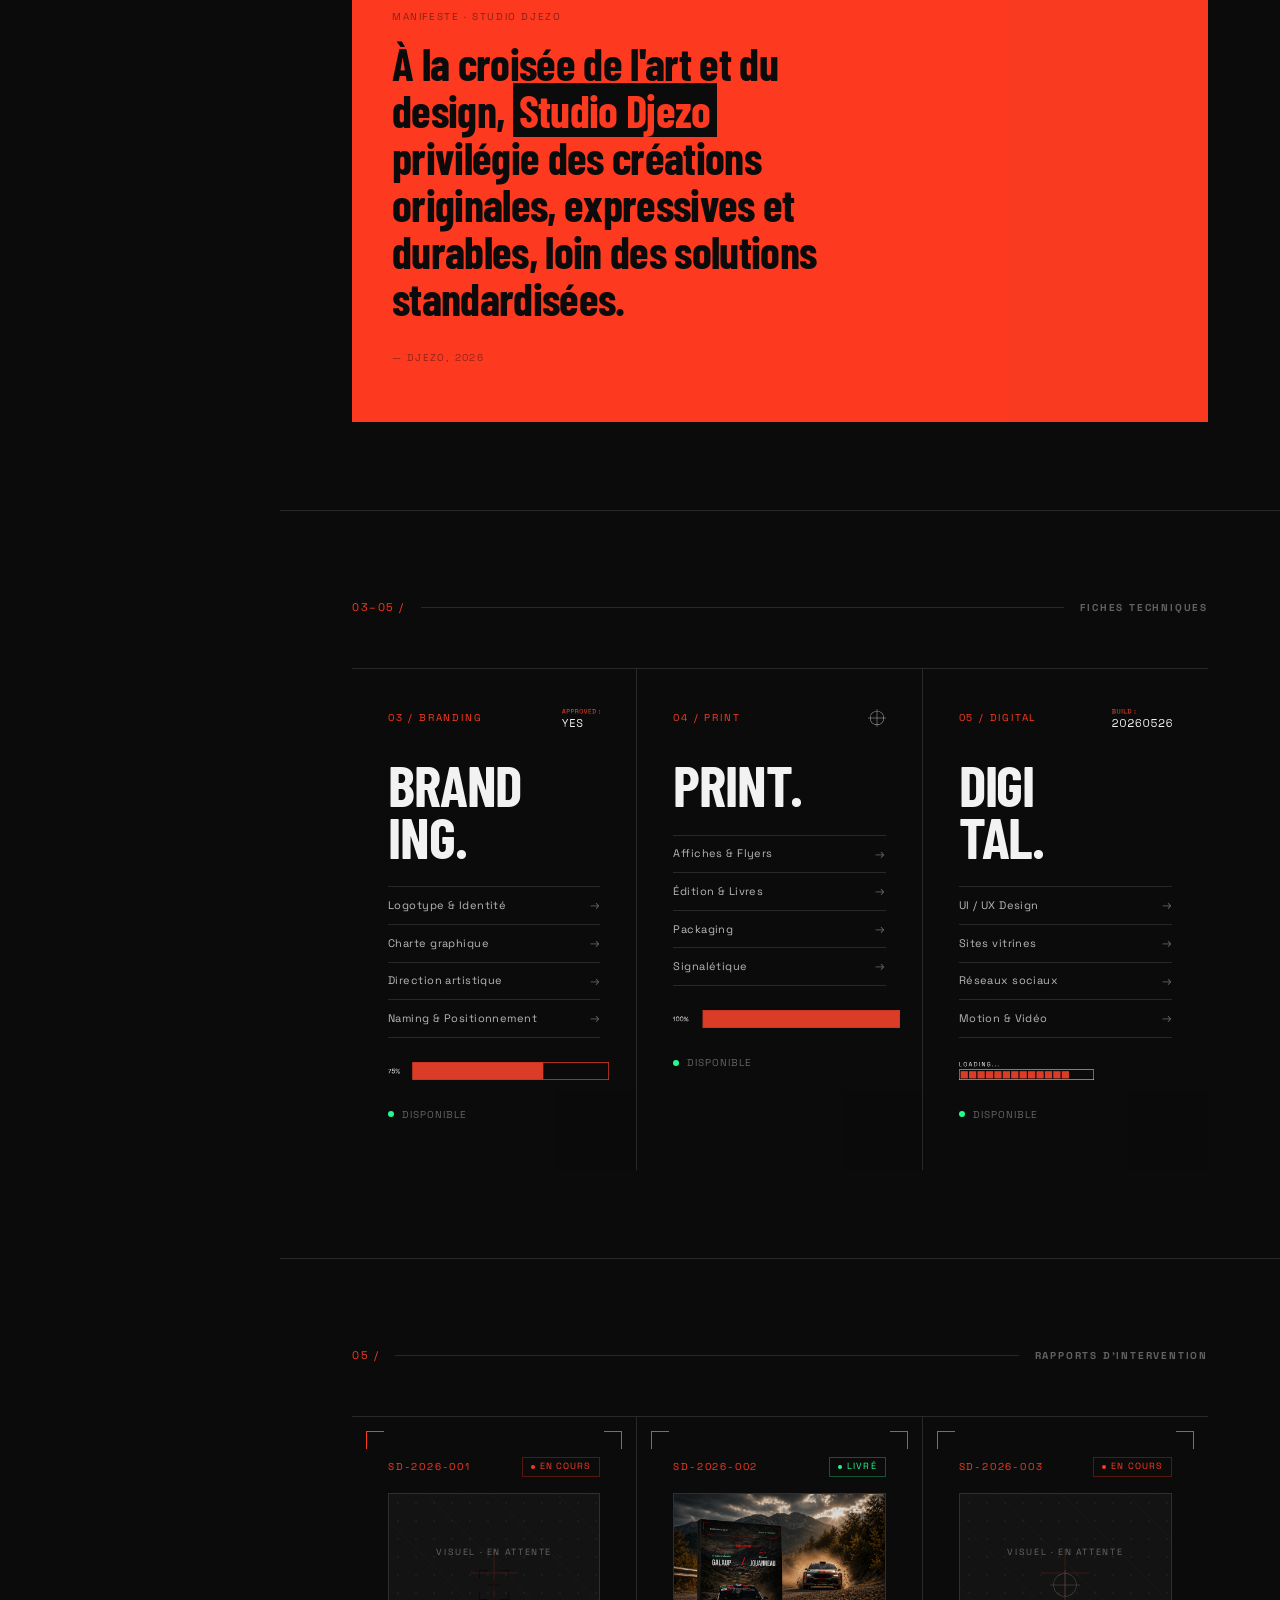
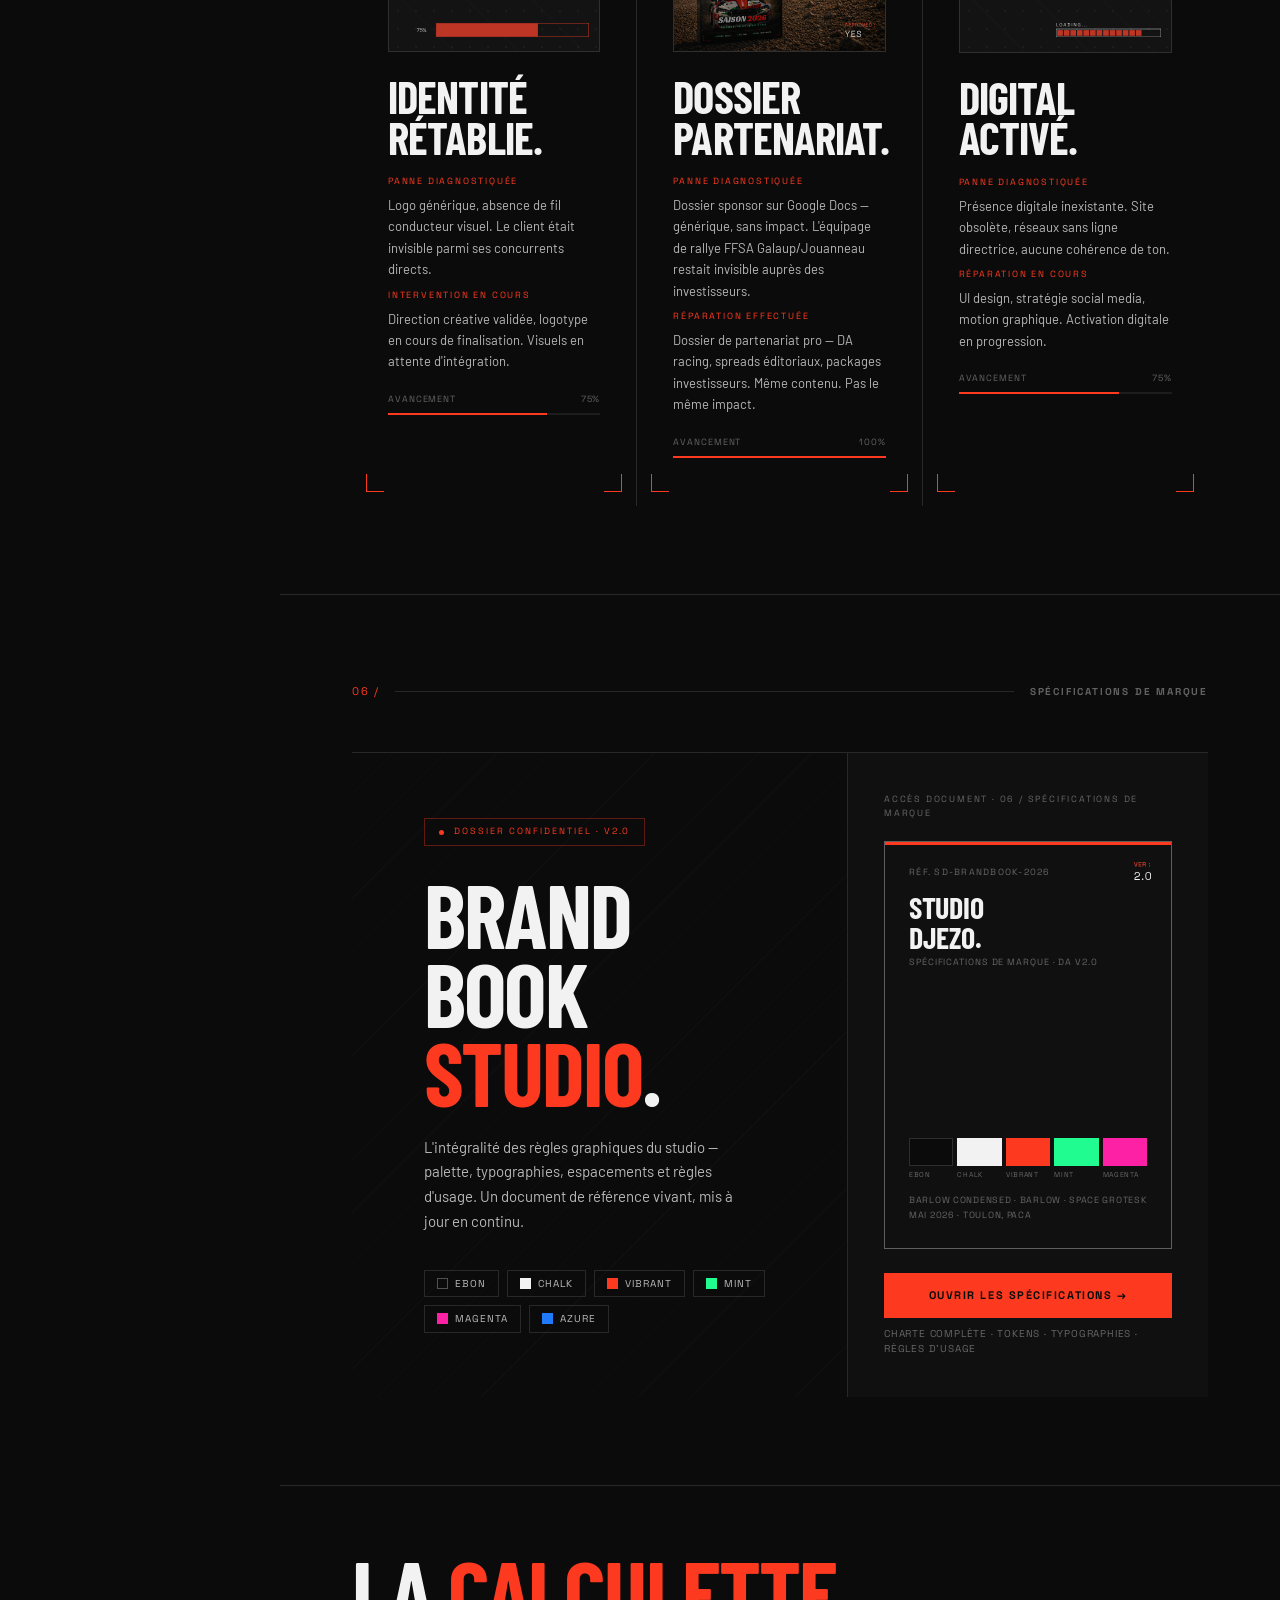
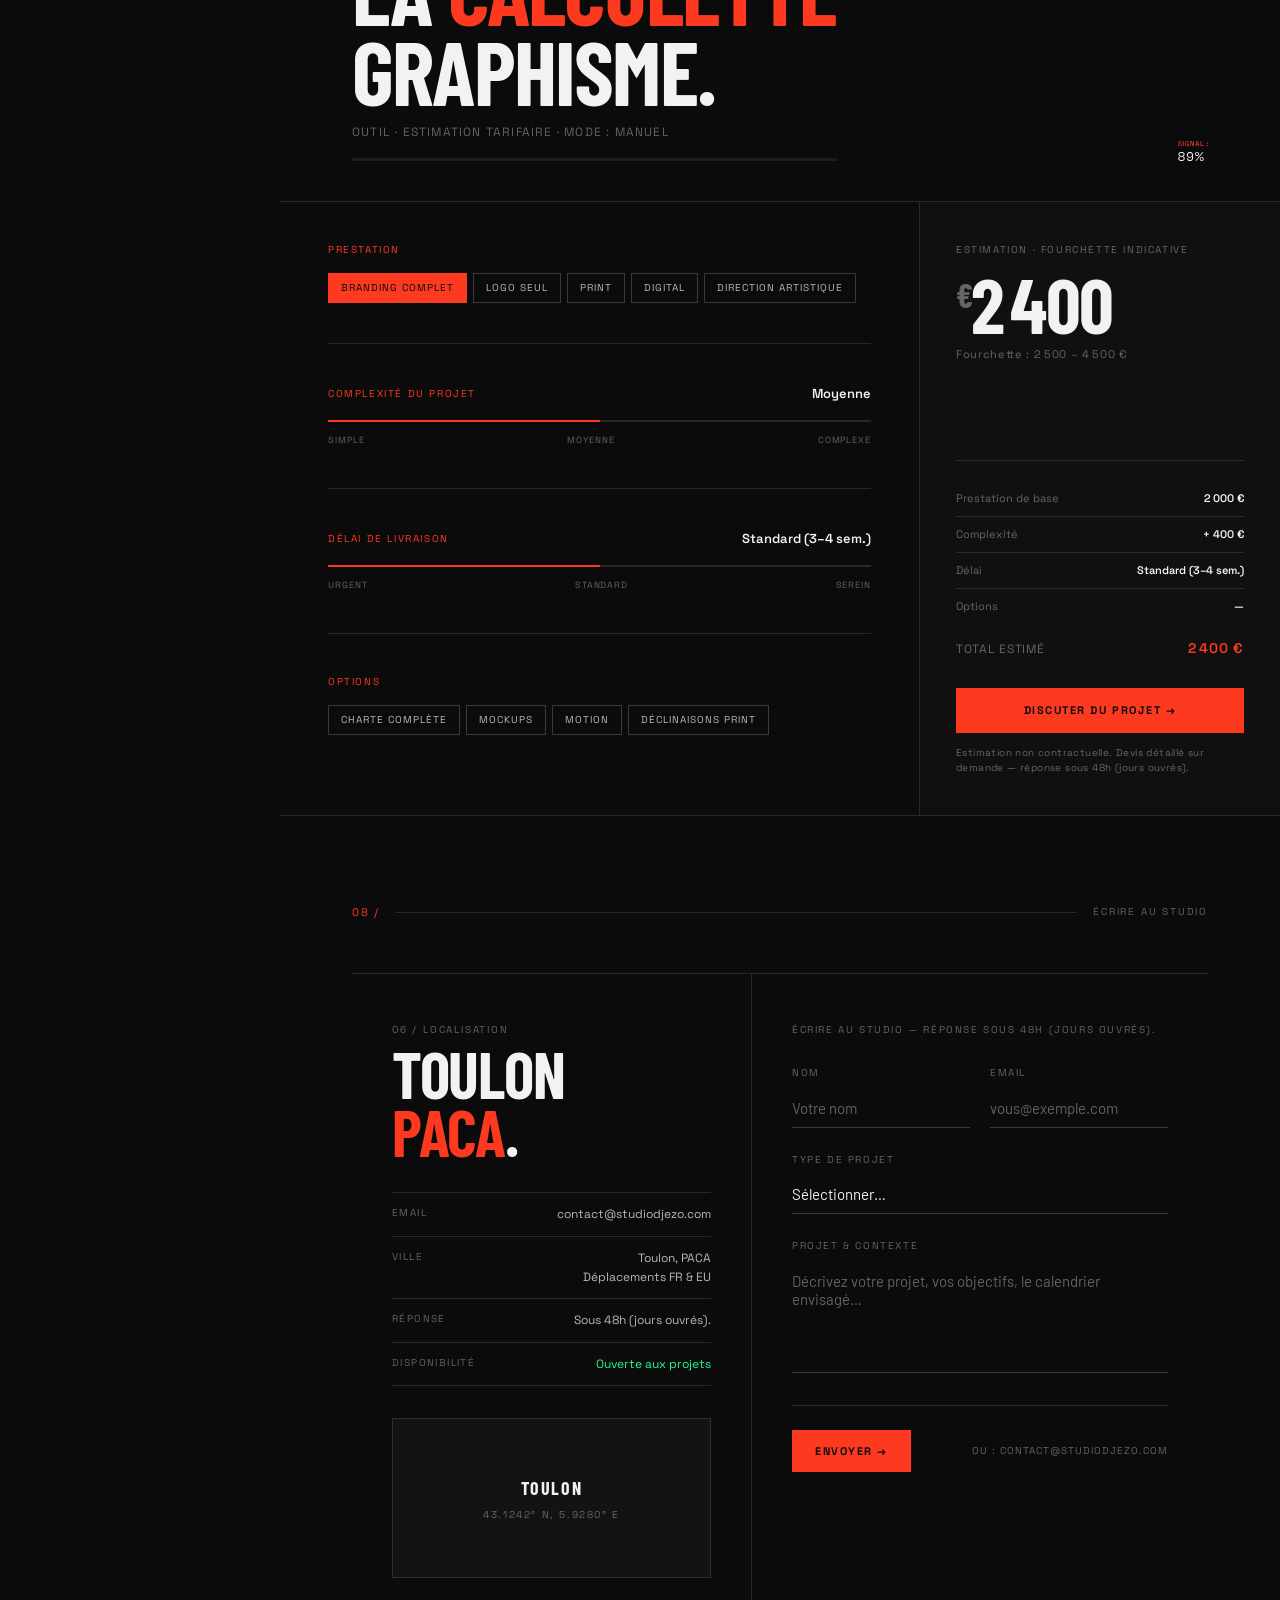
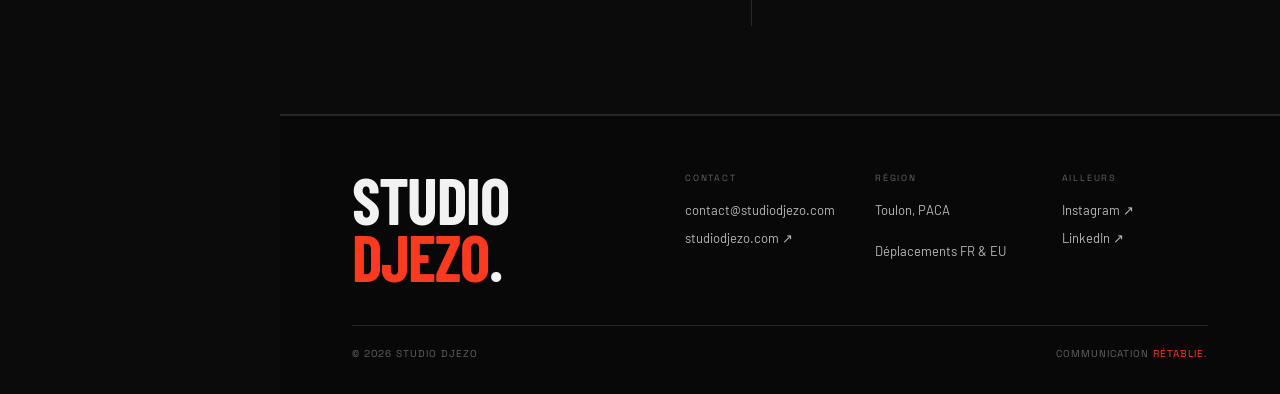
==== commit 9fd03777: "SEO: Restore favicon, meta-tags cleanup and implement legacy redirects (/projet1, /contactus, /about" ====
--- a/index.html
+++ b/index.html
@@ -4,9 +4,26 @@
 <head>
   <meta charset="UTF-8">
   <meta name="viewport" content="width=device-width, initial-scale=1.0">
-      <meta name="description" content="Studio Djezo - Studio graphique independant a Toulon, PACA. Identite visuelle, branding, direction artistique et edition imprimee pour une communication retablie.">
   <title>Studio Djezo — Communication rétablie.</title>
-    <link rel="icon" type="image/svg+xml" href="assets/v2/sd-icon-vibrant.svg">
+  <meta name="description" content="Studio Djezo : Studio de création visuelle indépendant à Toulon. Expertise en identité visuelle, design graphique et stratégie de marque. Rétablissons ensemble votre signal de communication.">
+  <meta name="keywords" content="Studio Djezo, Studio de création visuelle, Design graphique, Toulon, PACA, identité visuelle, branding, graphiste indépendant, communication visuelle">
+  <link rel="canonical" href="https://studiodjezo.com/">
+  
+  <!-- Open Graph / Facebook -->
+  <meta property="og:type" content="website">
+  <meta property="og:url" content="https://studiodjezo.com/">
+  <meta property="og:title" content="Studio Djezo — Communication rétablie.">
+  <meta property="og:description" content="Studio de création visuelle indépendant spécialisé dans le rétablissement du signal de marque.">
+  <meta property="og:image" content="https://studiodjezo.com/assets/v2/og-image.jpg">
+
+  <!-- Twitter -->
+  <meta property="twitter:card" content="summary_large_image">
+  <meta property="twitter:url" content="https://studiodjezo.com/">
+  <meta property="twitter:title" content="Studio Djezo — Communication rétablie.">
+  <meta property="twitter:description" content="Studio de création visuelle indépendant spécialisé dans le rétablissement du signal de marque.">
+  <meta property="twitter:image" content="https://studiodjezo.com/assets/v2/og-image.jpg">
+
+  <link rel="icon" type="image/svg+xml" href="assets/v2/sd-icon-vibrant.svg">
   <link rel="stylesheet" href="colors_and_type.css">
   <style>
     /* ============================================================
@@ -2540,10 +2557,10 @@
 
             <div class="hero-text-block">
               <div>
-                <div class="hero-headline reveal">
+                <h1 class="hero-headline reveal">
                   Clarifier. Distinguer.<br>
                   Créer. <span class="hl-accent">Accompagner</span>.
-                </div>
+                </h1>
                 <div class="hero-sub reveal" style="transition-delay:80ms">
                   Nous avons conçu un espace où l’identité visuelle se construit avec clarté, précision et efficacité.
                   Notre approche simplifie chaque étape : des offres claires, adaptées aux besoins réels sans perte de
@@ -2600,7 +2617,7 @@
         <div class="section-head">
           <span class="section-num">02 /</span>
           <span class="section-rule"></span>
-          <span class="section-kicker">L'espace de création</span>
+          <h2 class="section-kicker">L'espace de création</h2>
         </div>
 
         <div class="philosophie-grid reveal">
@@ -2640,7 +2657,7 @@
         <div class="section-head">
           <span class="section-num">03–05 /</span>
           <span class="section-rule"></span>
-          <span class="section-kicker">Fiches techniques</span>
+          <h2 class="section-kicker">Fiches techniques</h2>
         </div>
 
         <div class="expertises-grid reveal">
@@ -2716,7 +2733,7 @@
         <div class="section-head">
           <span class="section-num">05 /</span>
           <span class="section-rule"></span>
-          <span class="section-kicker">Rapports d'intervention</span>
+          <h2 class="section-kicker">Rapports d'intervention</h2>
         </div>
 
         <div class="rapports-grid reveal">
@@ -2868,7 +2885,7 @@
         <div class="section-head">
           <span class="section-num">06 /</span>
           <span class="section-rule"></span>
-          <span class="section-kicker">Spécifications de marque</span>
+          <h2 class="section-kicker">Spécifications de marque</h2>
         </div>
 
         <div class="brandbook-inner reveal">
@@ -2951,8 +2968,10 @@
               </div>
             </div>
 
-            <a href="brandbook/index.html" target="_blank" rel="noopener noreferrer" class="btn-primary" style="display:block;text-align:center;">
-    Ouvrir les spécifications →</a>
+            <a href="brandbook/brandbook.html" target="_blank" rel="noopener noreferrer" class="btn-primary"
+              style="display:block;text-align:center">
+              Ouvrir les spécifications →
+            </a>
             <div class="bb-cta-hint">Charte complète · Tokens · Typographies · Règles d'usage</div>
           </div>
 
@@ -3507,4 +3526,4 @@
   </script>
 </body>
 
-</html>
+</html>
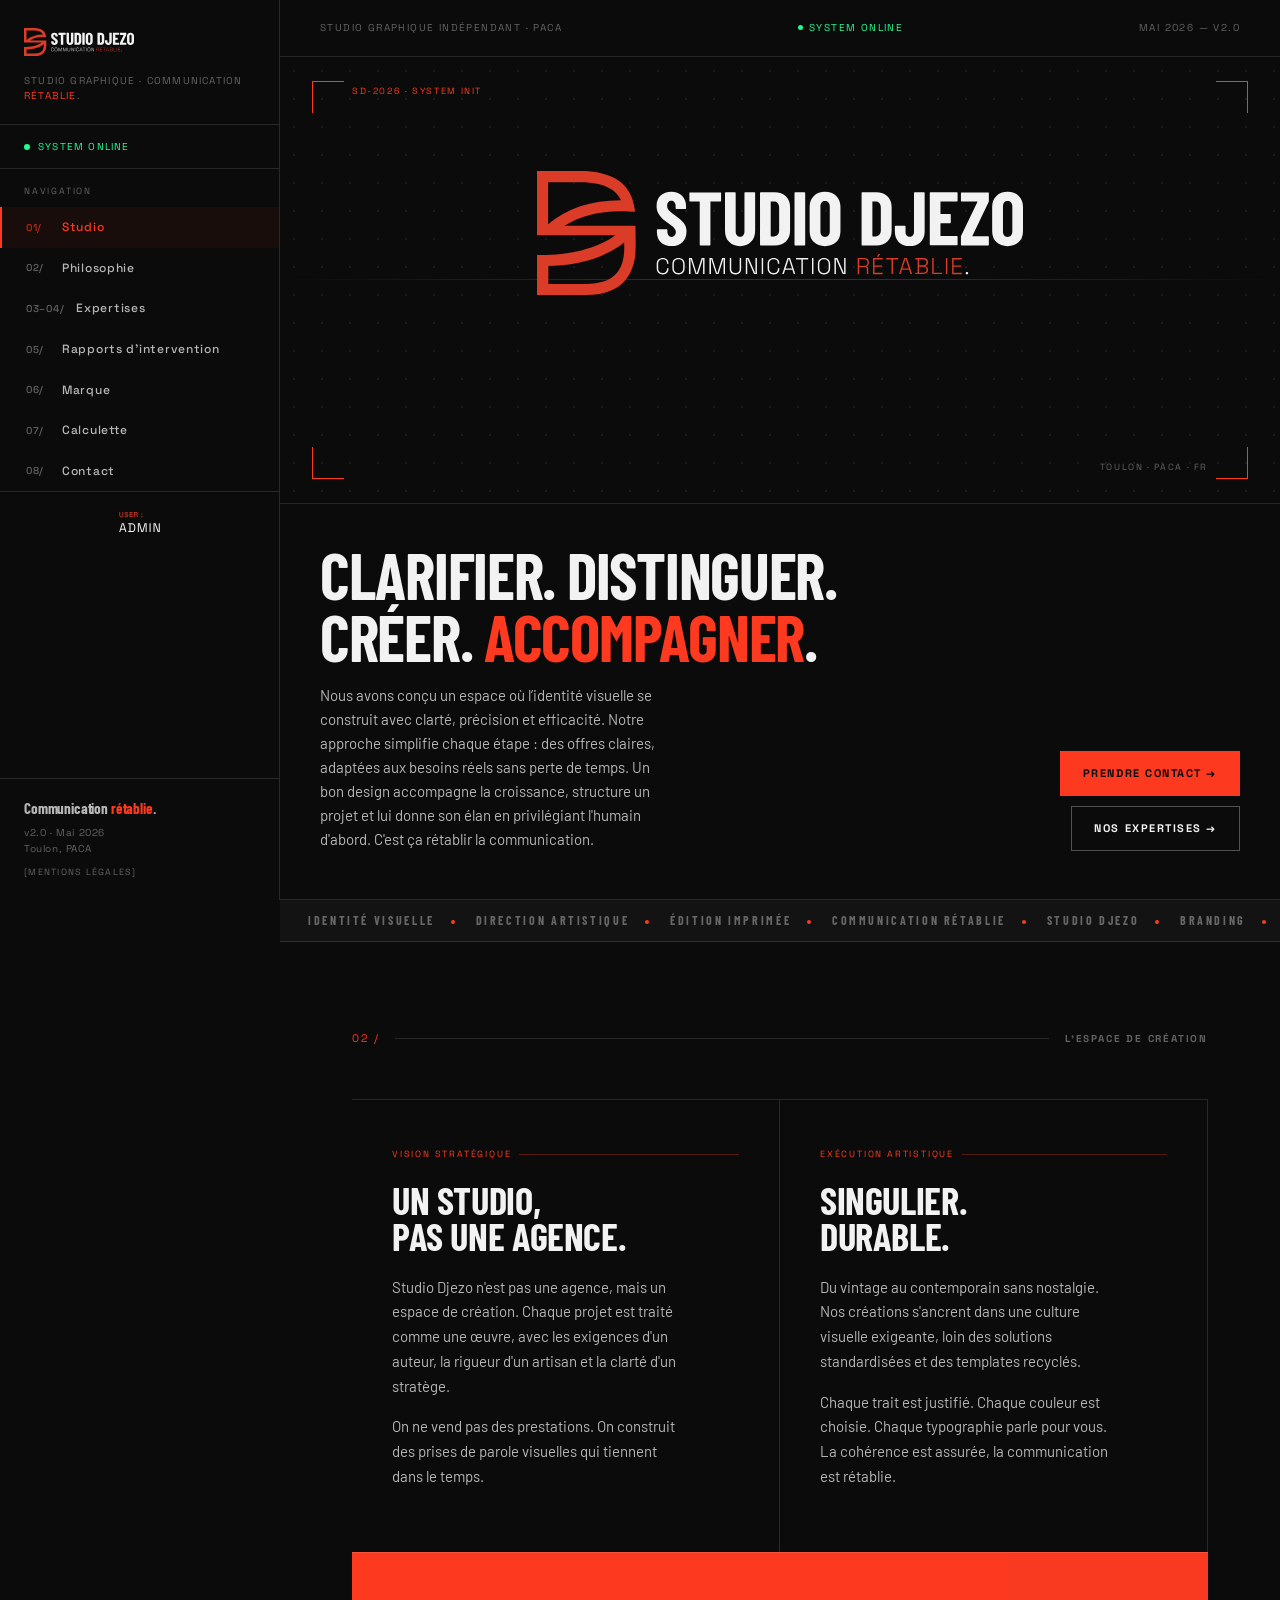
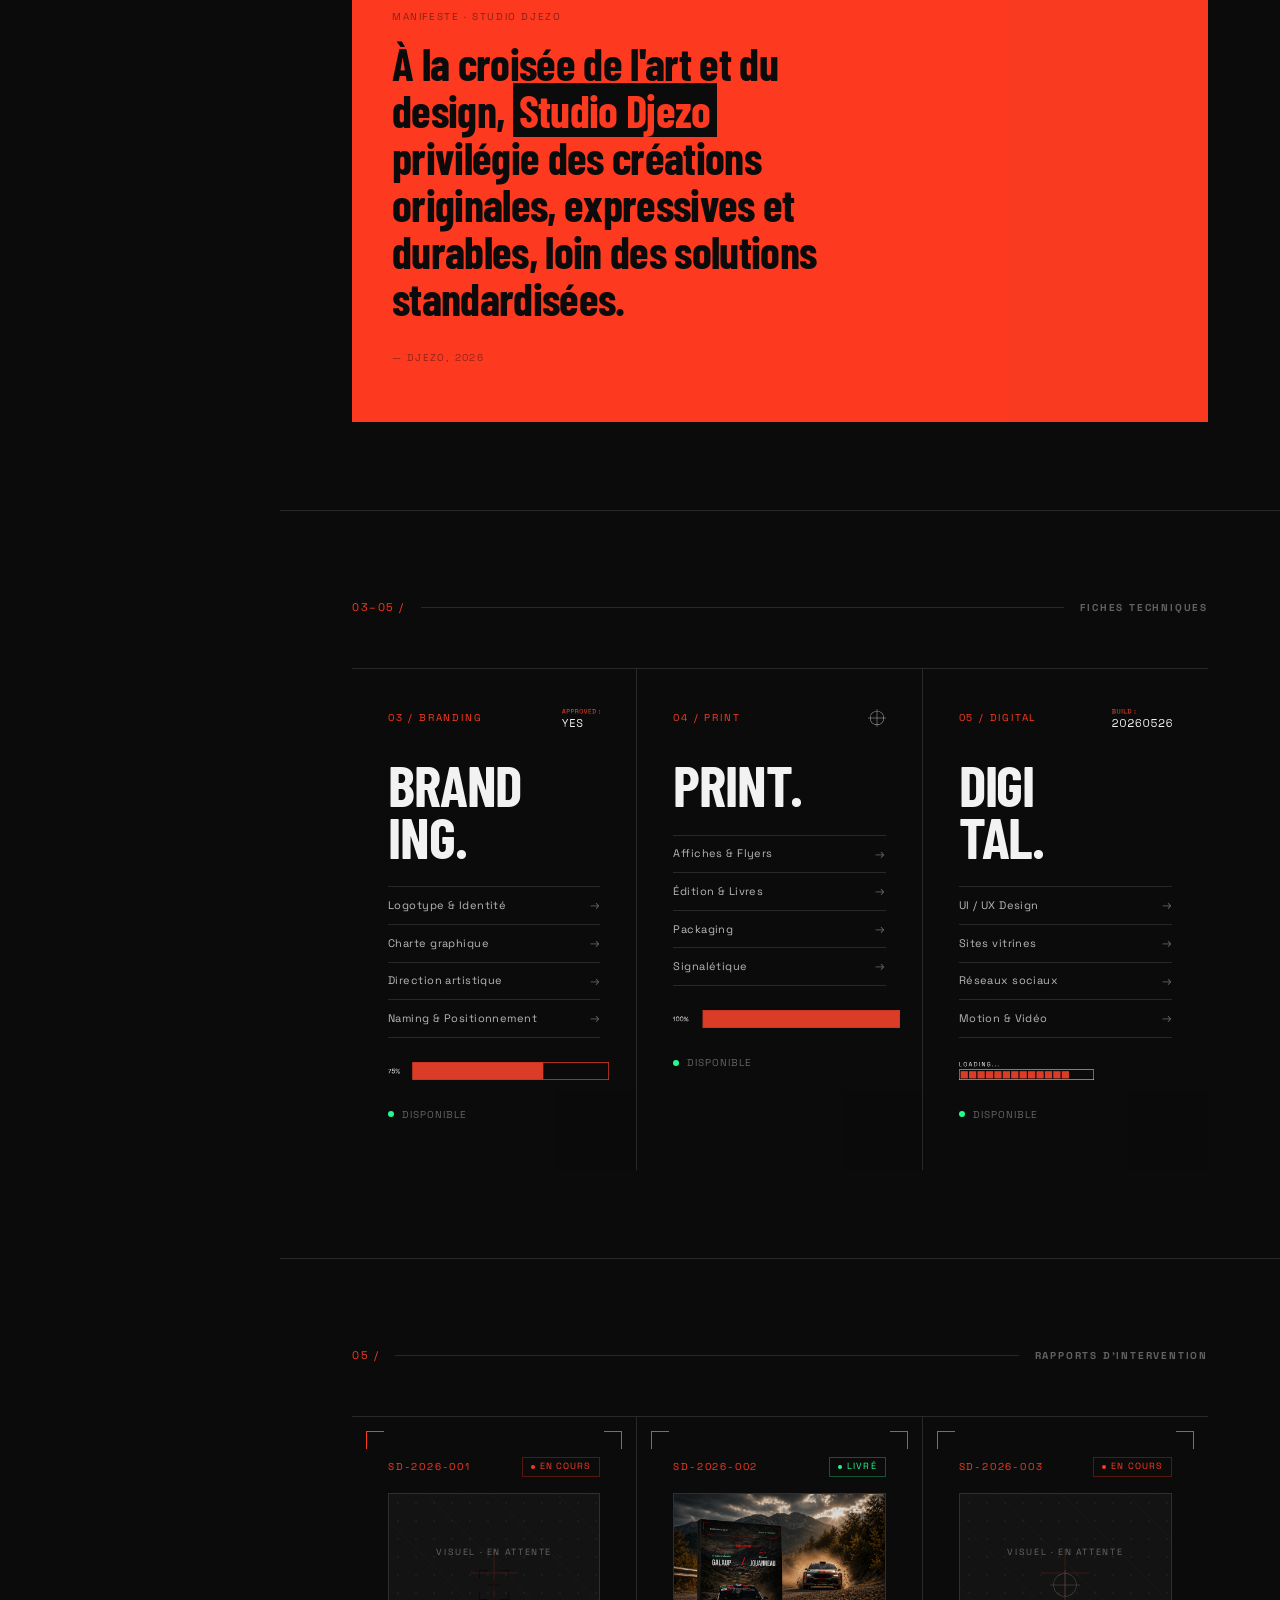
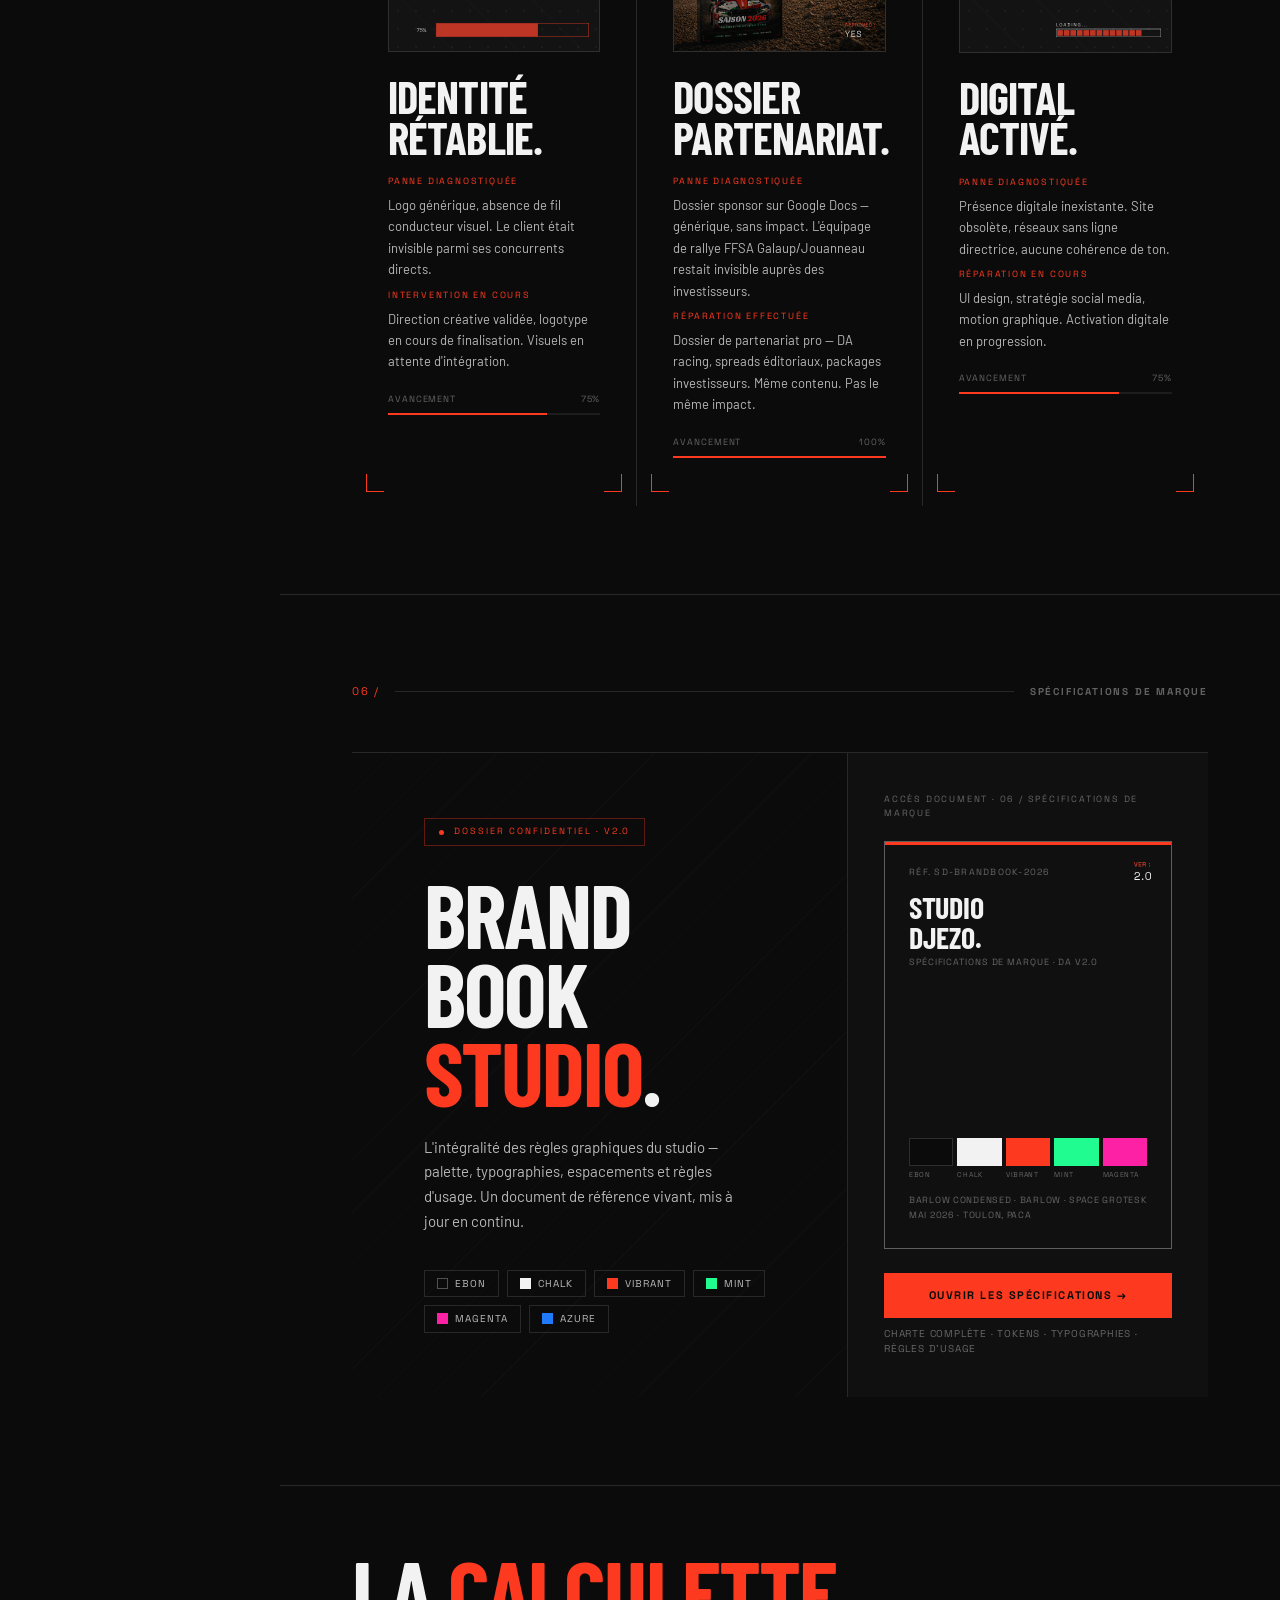
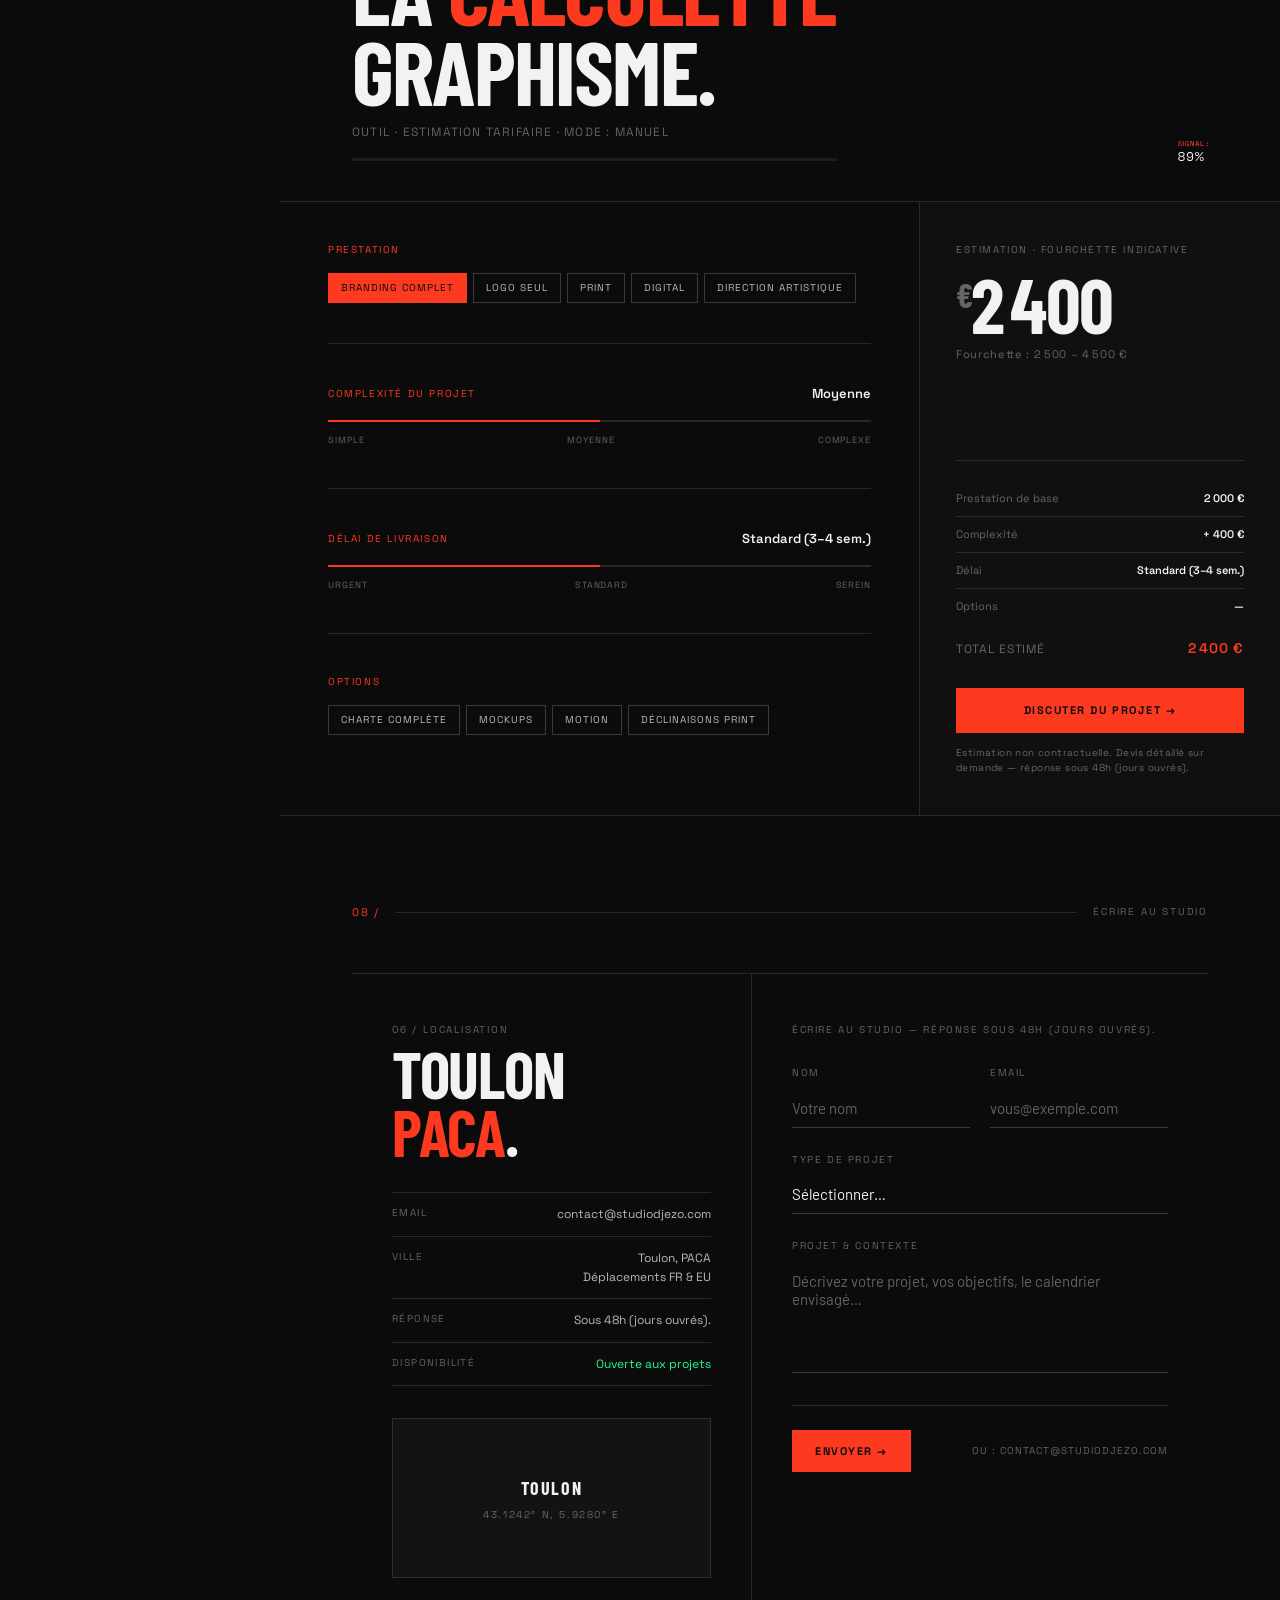
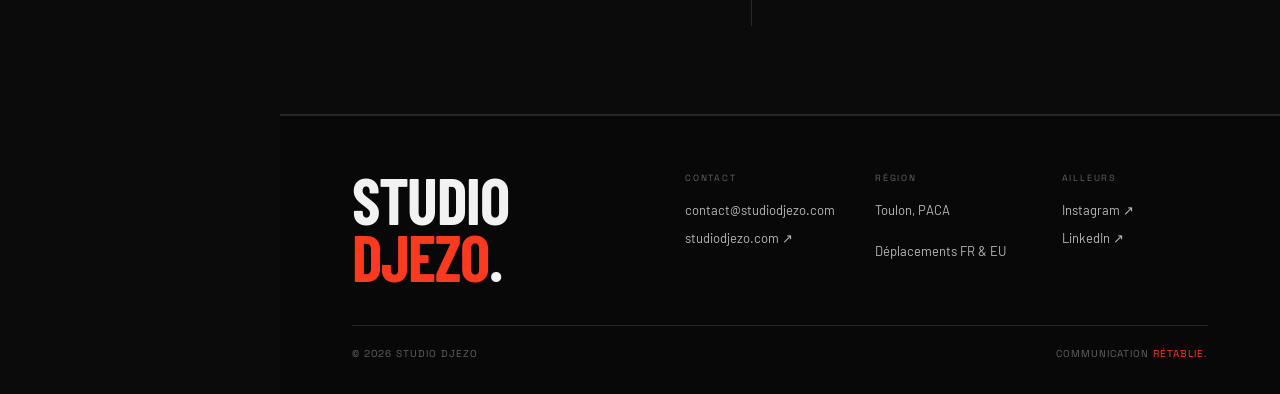
==== commit a1d221ae: "Update index.html" ====
--- a/index.html
+++ b/index.html
@@ -2968,7 +2968,7 @@
               </div>
             </div>
 
-            <a href="brandbook/brandbook.html" target="_blank" rel="noopener noreferrer" class="btn-primary"
+            <a href="brandbook/index.html" target="_blank" rel="noopener noreferrer" class="btn-primary"
               style="display:block;text-align:center">
               Ouvrir les spécifications →
             </a>
@@ -3526,4 +3526,4 @@
   </script>
 </body>
 
-</html>+</html>
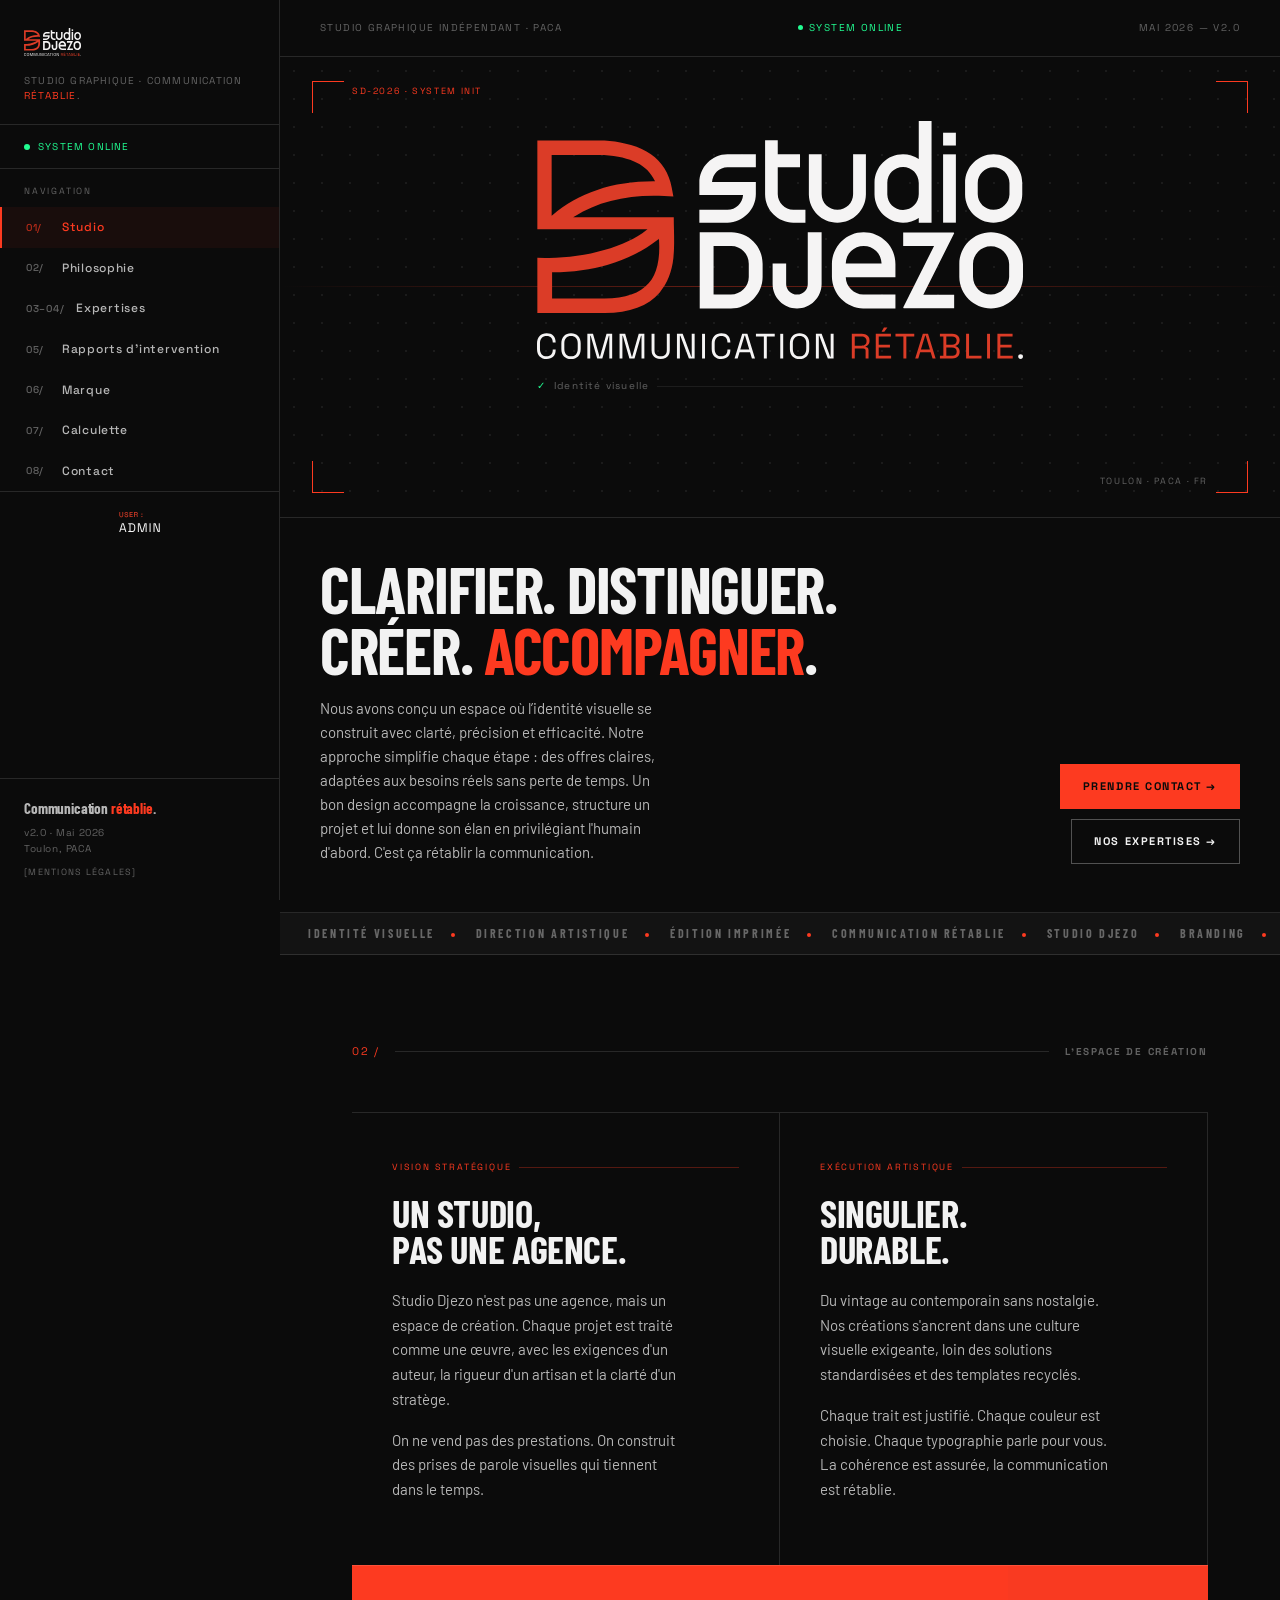
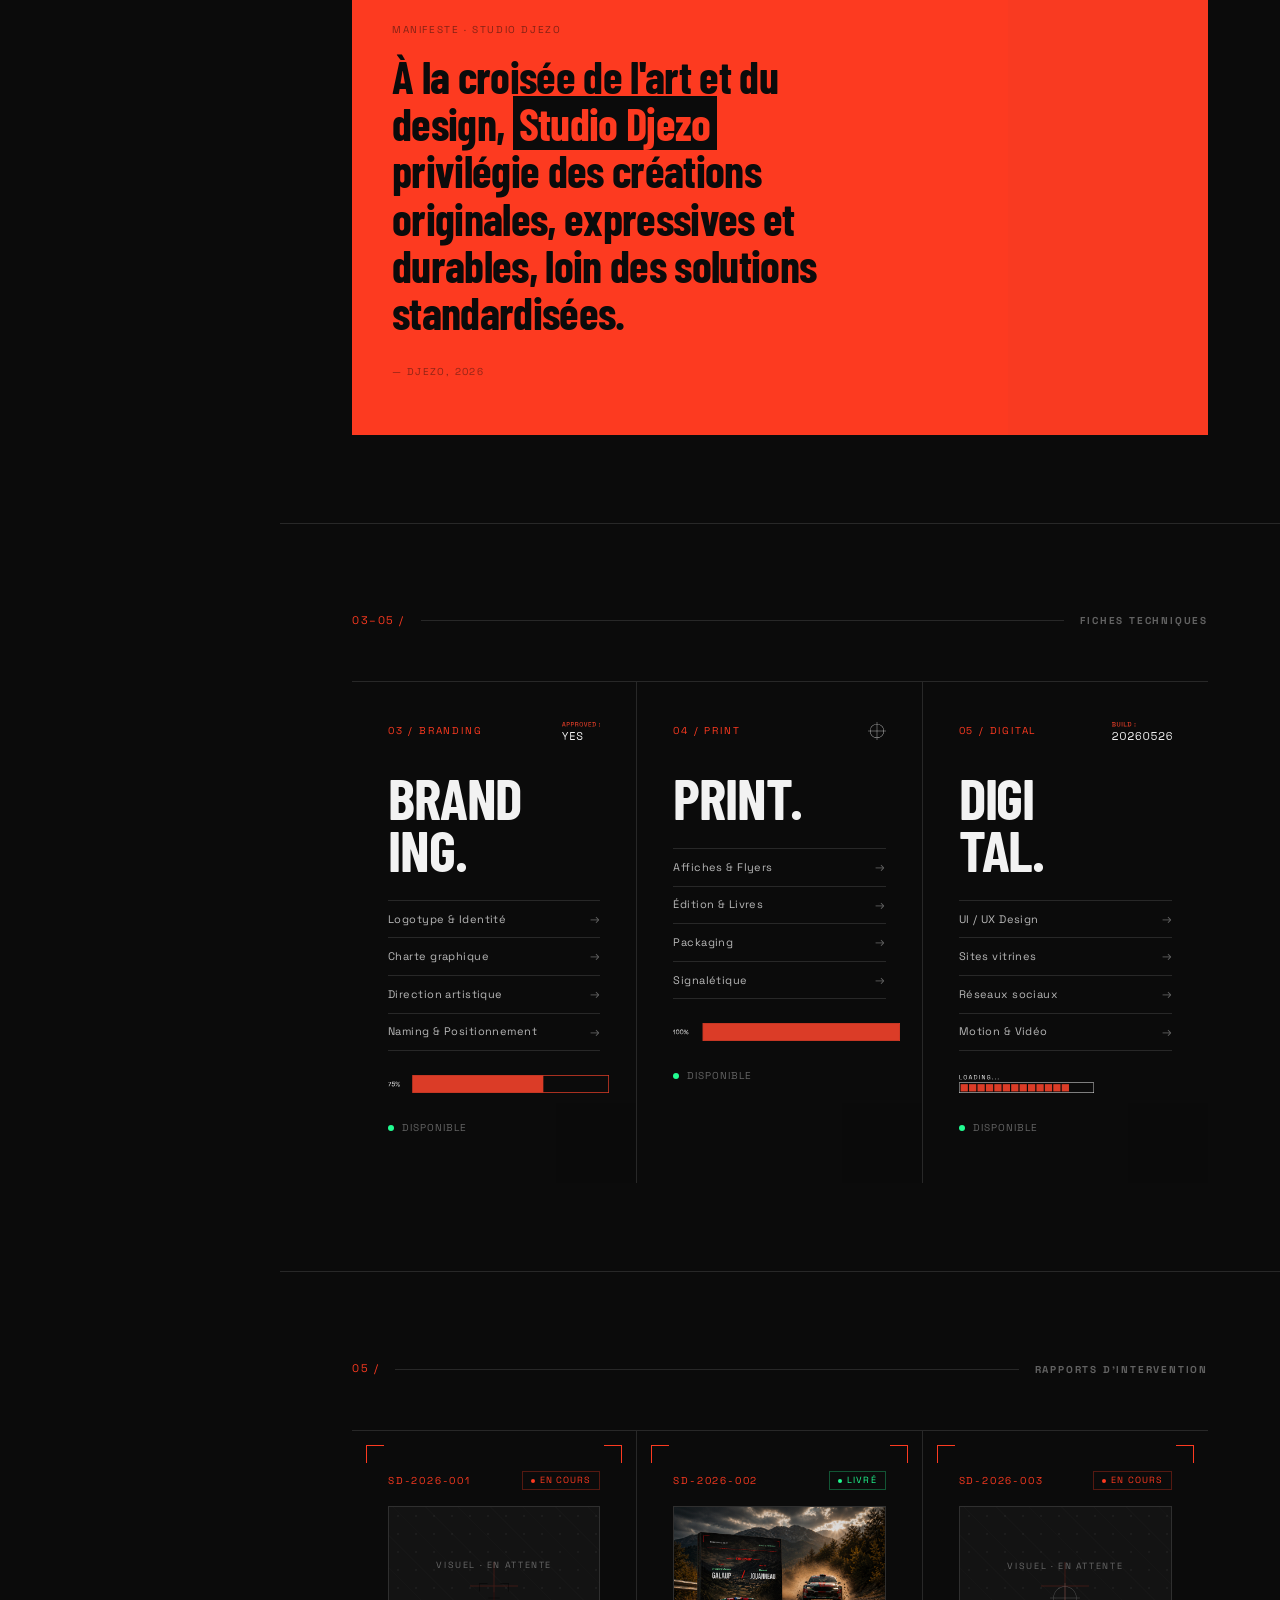
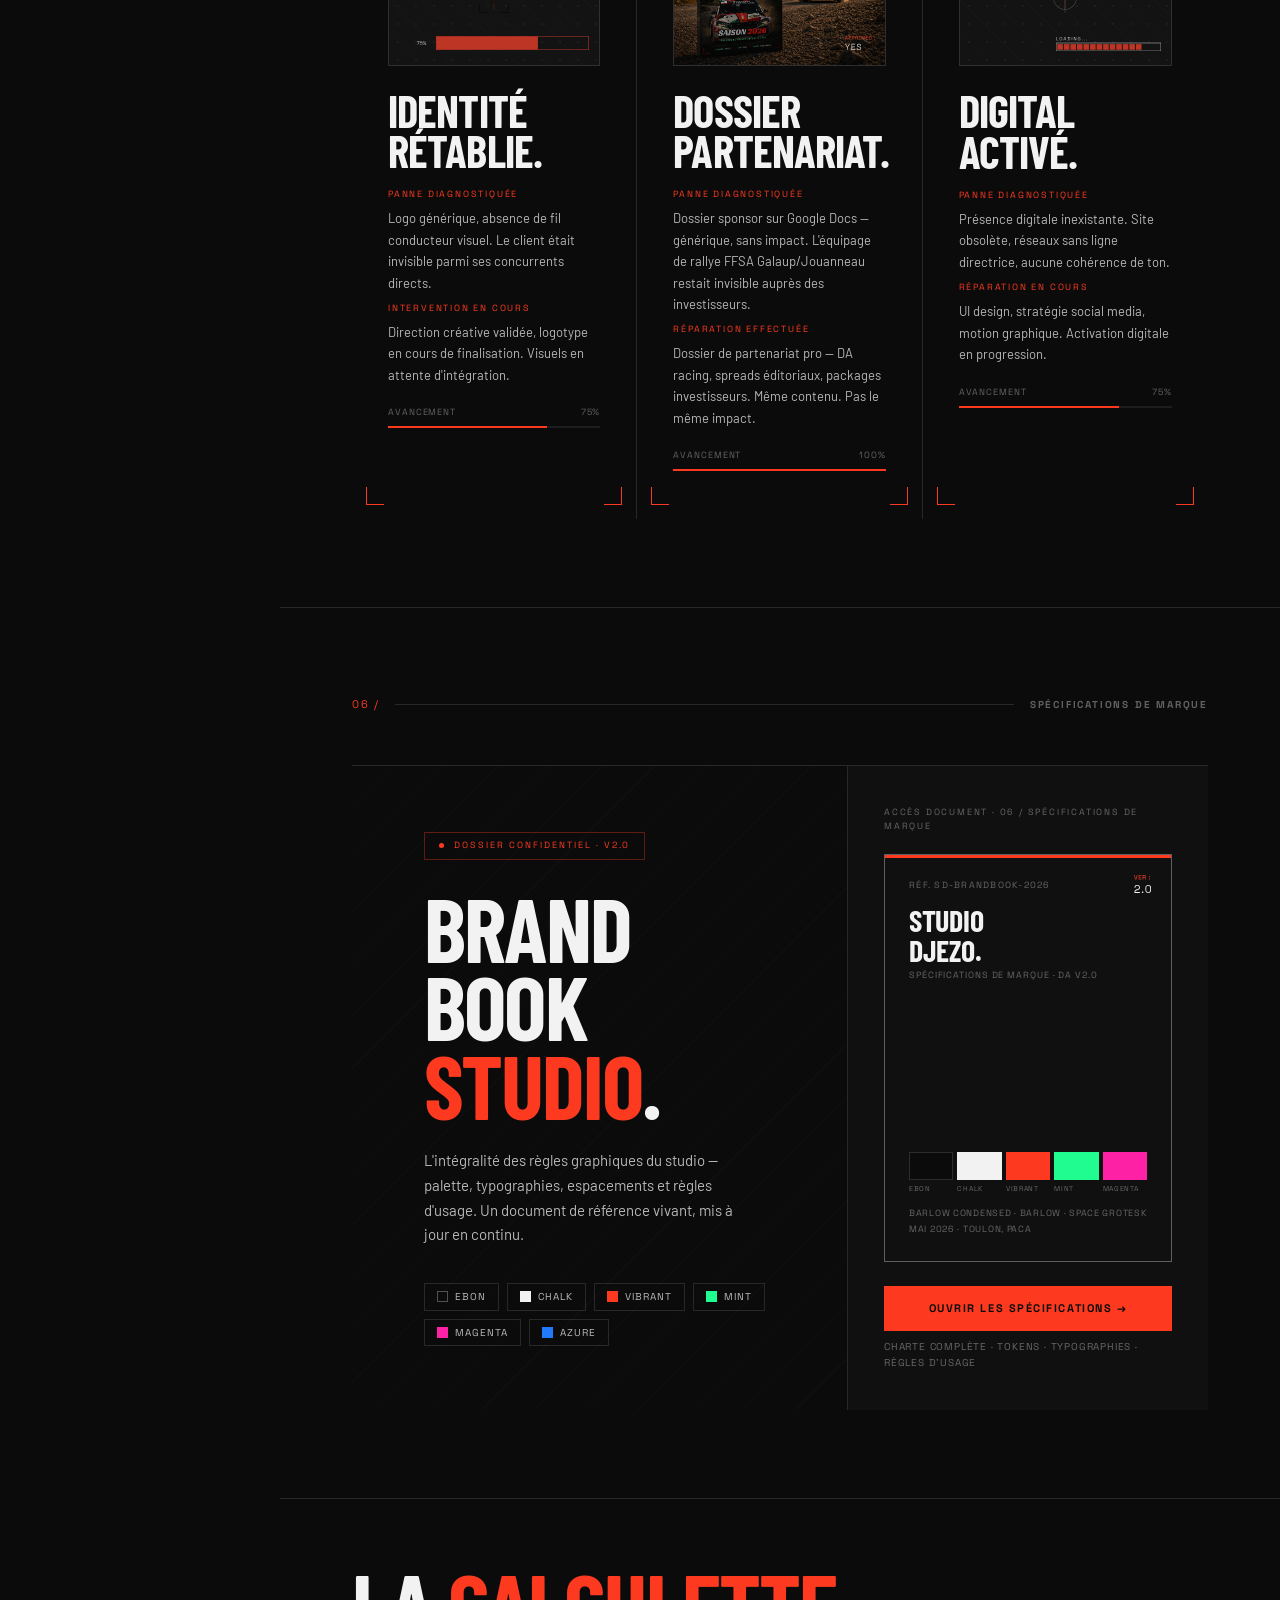
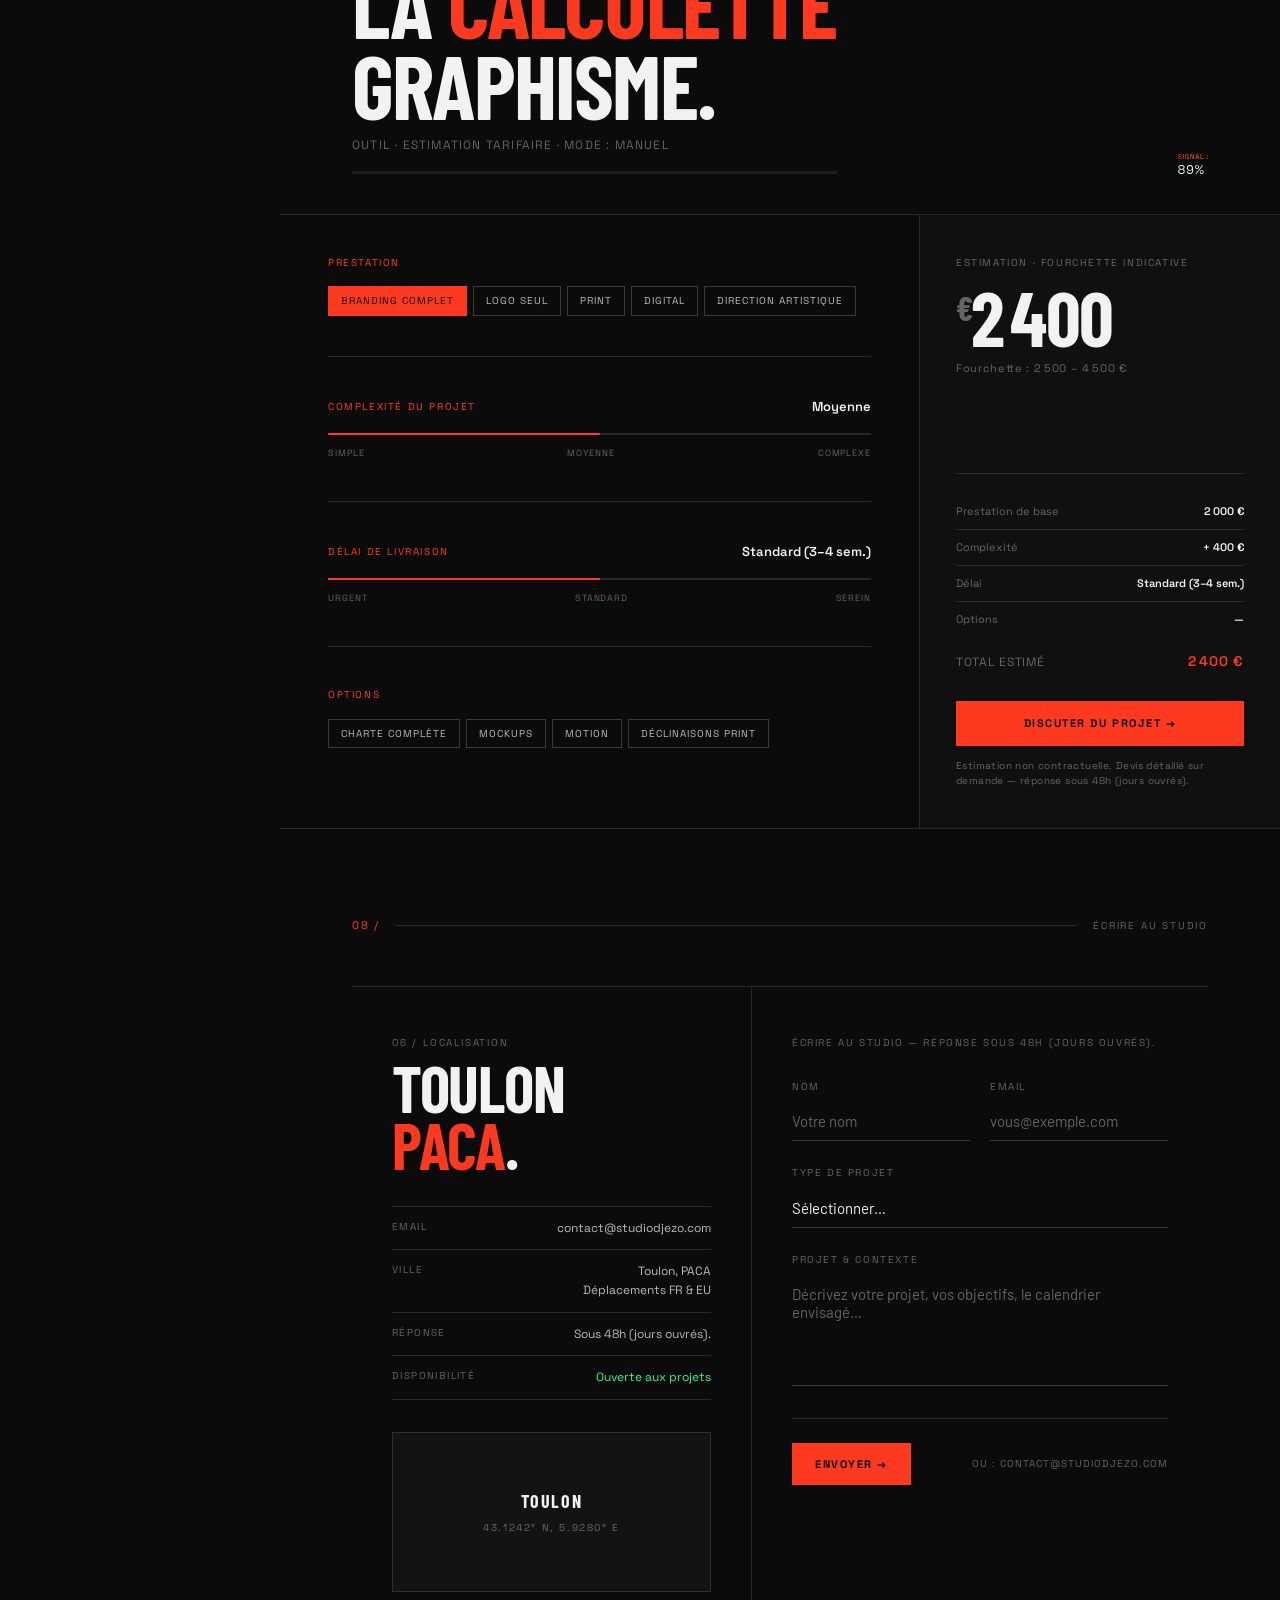
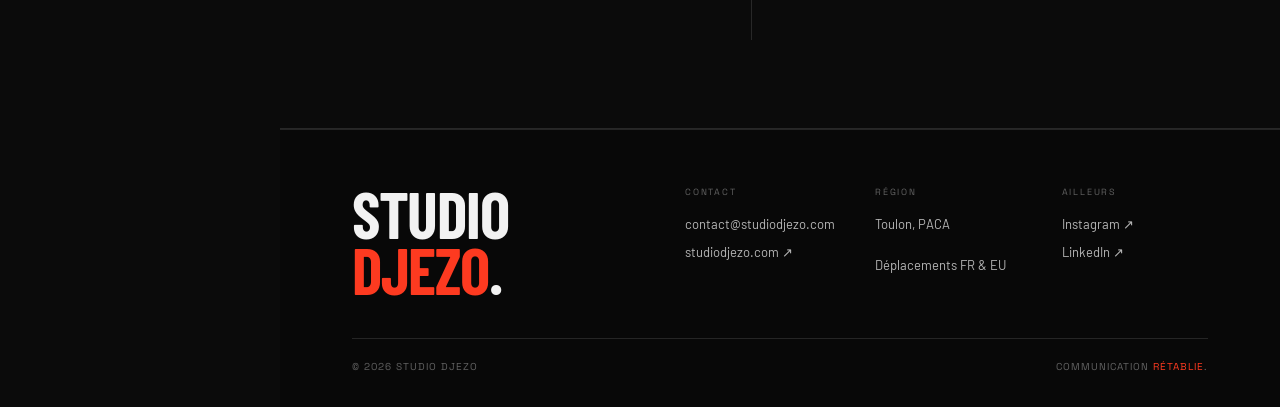
==== commit a083c468: "Update index.html" ====
--- a/index.html
+++ b/index.html
@@ -376,7 +376,7 @@
     .hero-logo-stage {
       position: relative;
       overflow: hidden;
-      min-height: 340px;
+      min-height: 460px;
       display: flex;
       align-items: center;
       justify-content: center;
@@ -2466,7 +2466,7 @@
     <!-- ========== SIDEBAR ========== -->
     <aside class="sidebar" id="sidebar">
       <div class="sb-brand">
-        <img class="sb-logo" src="assets/v2/sd-logo-h-main-chalk.svg" alt="Studio Djezo">
+        <a href="/"><img class="sb-logo" src="assets/v2/sd-logo-h-main-chalk.svg" alt="Studio Djezo"></a>
         <div class="sb-tagline">Studio graphique · Communication <span class="accent">rétablie</span>.</div>
       </div>
 
